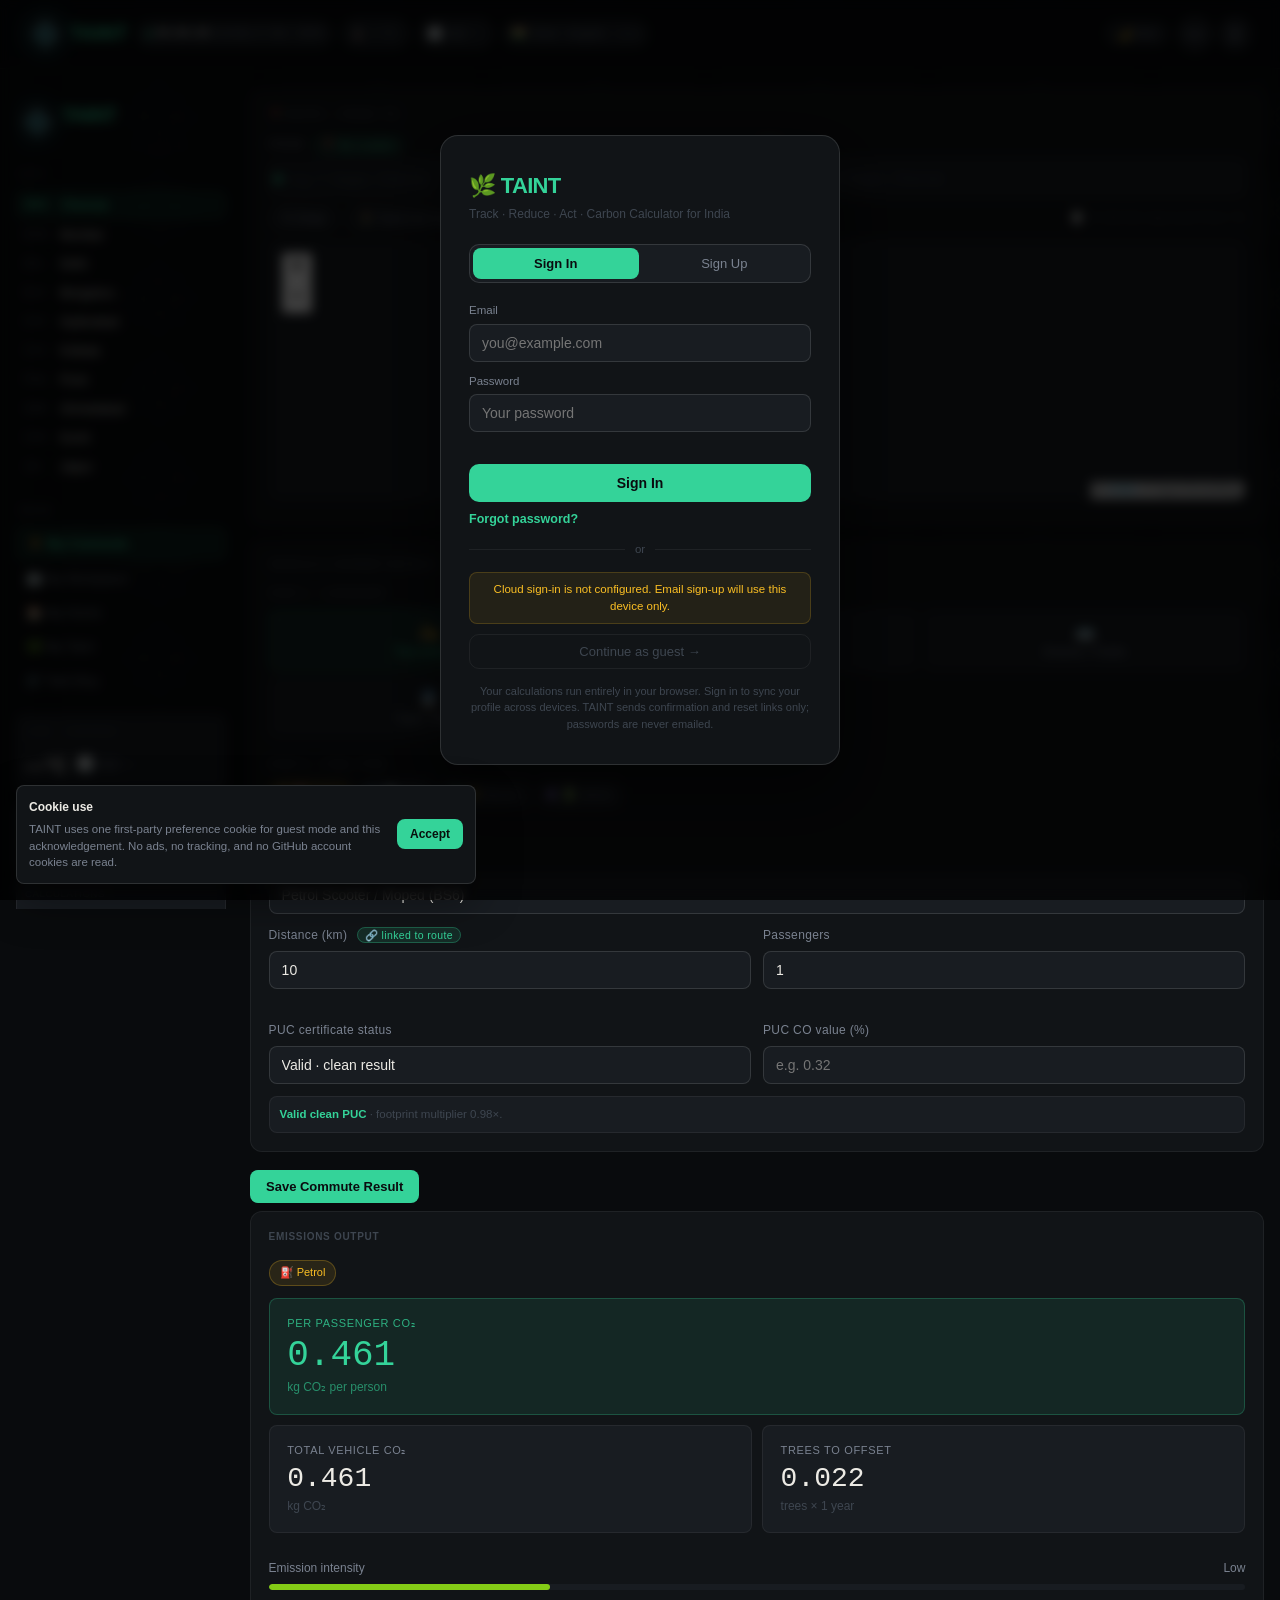
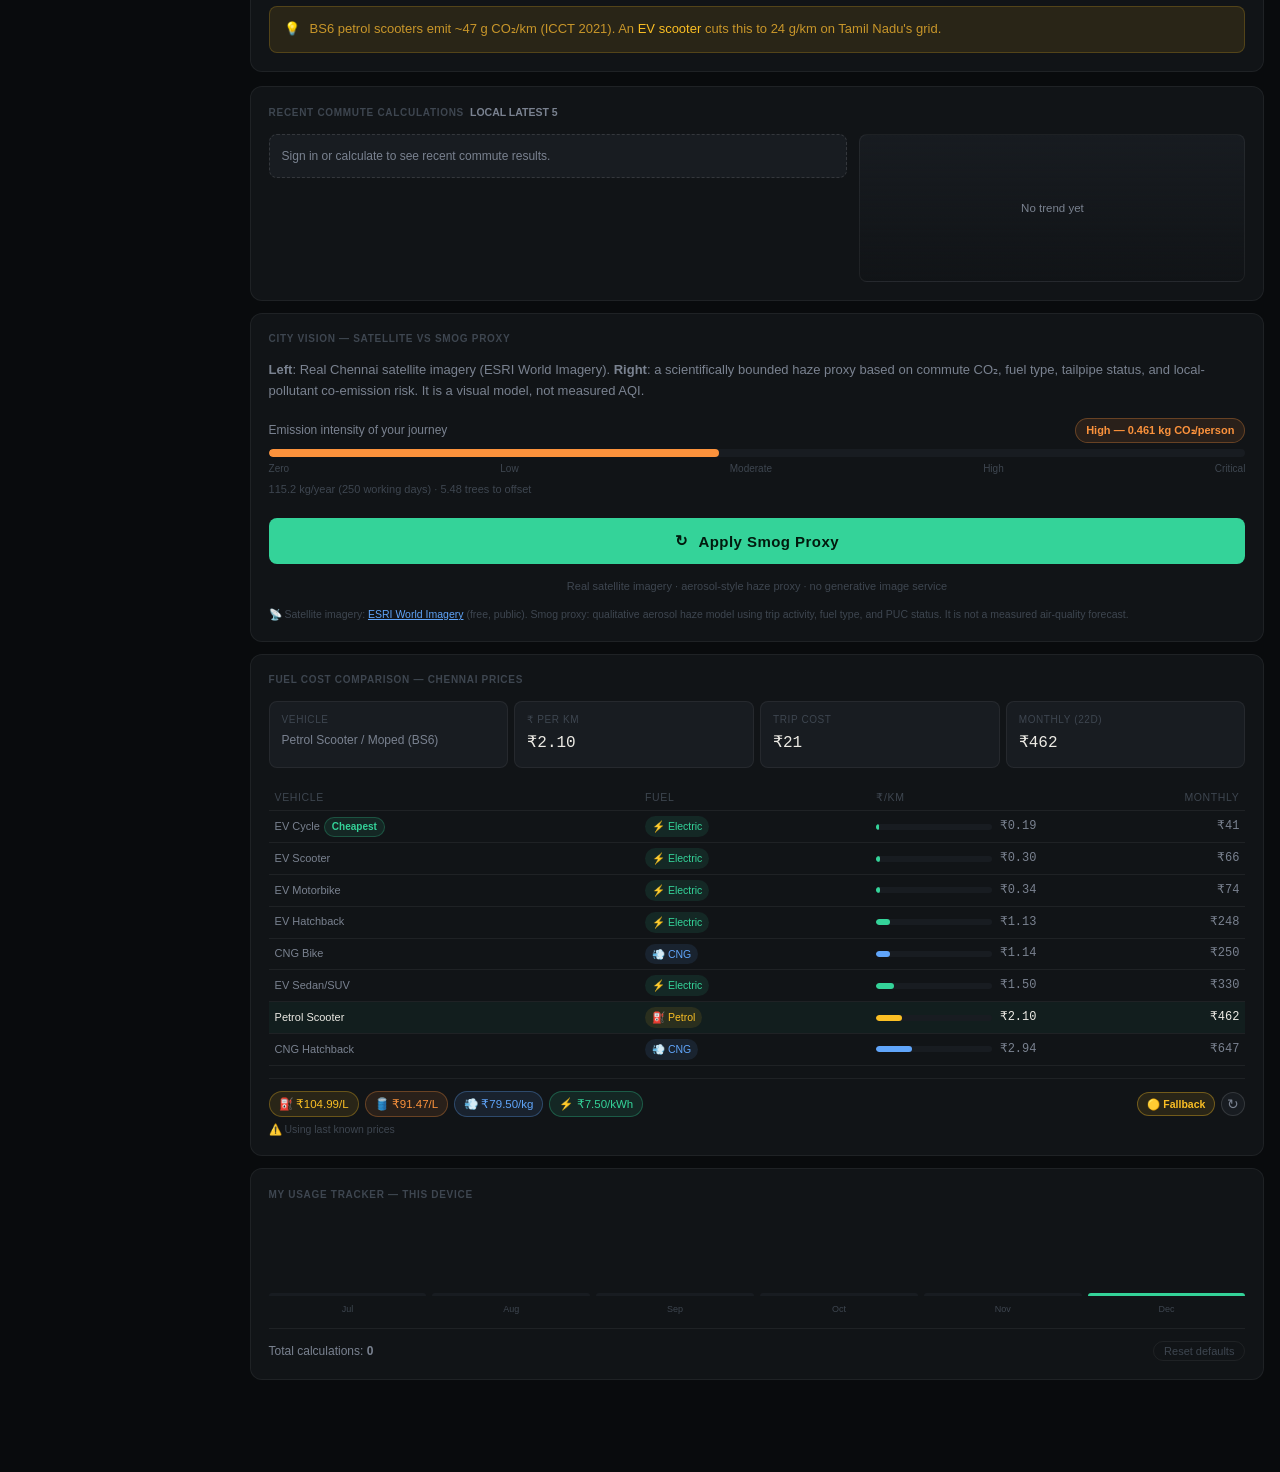
==== index.html @ b78916bf "Add auth validation and persisted history" ====
<!DOCTYPE html>
<html lang="en">
<head>
<!--
╔══════════════════════════════════════════════════════════════════════════════╗
║  TAINT — Carbon Emissions Calculator                                        ║
║  "Taint the Great Job Carefully!"                                           ║
╠══════════════════════════════════════════════════════════════════════════════╣
║  HOW TO HOST (free, no server required)                                     ║
║                                                                             ║
║  OPTION 1 — GitHub Pages                                                    ║
║    1. Create repo on github.com                                             ║
║    2. Upload file as index.html                                             ║
║    3. Settings → Pages → Deploy from branch → main / root                  ║
║    4. Live at: https://yourusername.github.io/repo-name                     ║
║                                                                             ║
║  OPTION 2 — Netlify Drop (30 seconds)                                       ║
║    1. Go to https://app.netlify.com/drop                                    ║
║    2. Drag & drop this file — instant live URL                              ║
║                                                                             ║
║  OPTION 3 — Vercel CLI                                                      ║
║    npm i -g vercel && vercel --yes (in folder with index.html)              ║
║                                                                             ║
║  GLOBAL STATS — Supabase (free Firebase alternative)                         ║
║    1. supabase.com → New project → SQL Editor → run setup SQL               ║
║    2. Enable Realtime Database (test mode)                                  ║
║    3. Replace SUPABASE_CONFIG below with your project URL + anon key        ║
║    4. Set DB rules: stats path → .read/.write true, all else false         ║
║                                                                             ║
║  LIVE FUEL PRICES                                                           ║
║    Scraped daily from goodreturns.in via CORS proxy.                        ║
║    No API key. Falls back: cache → DEFAULT_PRICES if fetch fails.           ║
║                                                                             ║
║  AQI — replace WAQI_TOKEN='demo' with free token from aqicn.org/api/       ║
║  FEEDBACK — replace FEEDBACK_EMAIL with your email (FormSubmit.co)         ║
║  CONTACT: taint.calculator@gmail.com                                        ║
╚══════════════════════════════════════════════════════════════════════════════╝
-->
<meta charset="UTF-8"/>
<meta http-equiv="Content-Security-Policy" content="default-src 'self'; script-src 'self' 'unsafe-inline' https://cdnjs.cloudflare.com https://cdn.jsdelivr.net; style-src 'self' 'unsafe-inline' https://fonts.googleapis.com https://cdnjs.cloudflare.com; font-src https://fonts.gstatic.com data:; img-src 'self' data: blob: https:; connect-src 'self' https://api.anthropic.com https://nominatim.openstreetmap.org https://router.project-osrm.org https://api.waqi.info https://api.open-meteo.com https://*.supabase.co https://formsubmit.co https://server.arcgisonline.com; form-action 'self' https://formsubmit.co; frame-src 'none'; worker-src 'none'; object-src 'none'; base-uri 'self';">

<meta name="viewport" content="width=device-width,initial-scale=1.0"/>
<title>TAINT — Carbon Emissions Calculator</title>
<meta name="description" content="TAINT: Taint the Great Job Carefully! Calculate CO₂ emissions for Indian city commutes, homes, workplaces, and purchases."/>
<meta name="theme-color" content="#090b0d" id="themeMeta"/>
<link rel="preconnect" href="https://fonts.googleapis.com"/>
<link rel="preconnect" href="https://fonts.gstatic.com" crossorigin/>
<link rel="stylesheet" href="./vendor/leaflet/1.9.4/leaflet.min.css"/>
<script src="./vendor/leaflet/1.9.4/leaflet.min.js"></script>
<script src="./assets/js/leaflet-popup-sanitize.js?v=20260527" defer></script>
<link href="https://fonts.googleapis.com/css2?family=Syne:wght@600;700&family=DM+Mono:wght@400;500&family=DM+Sans:wght@400;500;600&display=swap" rel="stylesheet"/>
<!-- Supabase used for global stats (no SDK needed — plain fetch) -->
<script src="https://cdn.jsdelivr.net/npm/@supabase/supabase-js@2.106.1/dist/umd/supabase.min.js" integrity="sha384-dzQgxMPp/h+N0t5qDf6Bp516wKZr3pXgGMpA7/ZM6tiWkqYo90N060L03dxnZ8Tf" crossorigin="anonymous" referrerpolicy="no-referrer" defer></script>

<link rel="stylesheet" href="./assets/css/app.css?v=20260531-data-regression"/>

</head>
<body>
<div class="loading-overlay" id="loadingOverlay" aria-hidden="true">
  <img class="loading-logo" src="./assets/logo1.png" alt="">
</div>

<!-- ═══════════════════════════════════════════════
     TOPBAR — sticky full-width, OUTSIDE .wrap
     Contains: TAINT logo · live clock · temperature
               AQI · language/country · theme toggle
     ═══════════════════════════════════════════════ -->
<nav class="topbar" role="banner">
  <div class="topbar-inner">

    <!-- Brand -->
    <a class="logo" href="#" aria-label="TAINT home">
      <img class="logo-mark" src="./assets/logo1.png" alt="">
      <span class="logo-text"><span class="logo-name">TAINT</span></span>
    </a>

    <!-- Live clock -->
    <div class="clock-pill" id="clockPill">
      <span class="clock-dot"></span>
      <strong id="cTime">--:--:--</strong>
      <span id="cDay">---</span>
      <span id="cDate">-- --- ----</span>
    </div>

    <!-- Live temperature (Open-Meteo, no key) -->
    <div class="temp-chip" id="tempChip" title="Current temperature">
      <span>🌡️</span>
      <span class="tv" id="tempVal">—</span>
      <span id="tempUnit">°C</span>
      <span style="font-size:10px;opacity:.7" id="tempDesc"></span>
    </div>

    <!-- Air quality index -->
    <div class="aqi-chip" id="aqiChip" title="Air Quality Index">
      <span id="aqiEmoji">🌫️</span>
      <span>AQI</span>
      <span class="av" id="aqiVal">—</span>
      <span style="font-size:10px;opacity:.7" id="aqiLbl"></span>
    </div>

    <!-- Language & country -->
    <div class="lang-chip" title="Website language and target region">
      <span>🇮🇳</span>
      <span>Tamil · English</span>
      <span style="opacity:.5;font-size:10px">· India</span>
    </div>

    <!-- Dark / light theme toggle -->
    <button class="theme-btn" id="themeBtn">🌙 Dark</button>
    <div class="account-controls">
      <button class="user-avatar-btn" id="userAvatarBtn" title="Sign in / Account" aria-label="User account">
        <span id="userAvatarInitial">GU</span>
      </button>
      <button class="account-menu-btn" id="accountMenuBtn" type="button" aria-label="Account menu" aria-expanded="false" aria-controls="accountMenu">
        <span></span><span></span><span></span>
      </button>
      <div class="account-menu" id="accountMenu" role="menu" aria-label="Account details">
        <div class="account-menu-title" id="accountMenuName">Guest</div>
        <div class="account-menu-email" id="accountMenuEmail">Not signed in</div>
        <div class="account-menu-meta" id="accountMenuProvider">Local browser</div>
        <button class="account-menu-action" id="accountDetailsBtn" type="button">Account details</button>
        <button class="account-menu-action danger" id="accountLogoutBtn" type="button">Logout</button>
      </div>
    </div>

  </div>
</nav>

<!-- ═══════════════════════════════════════════════
     PAGE WRAPPER — max-width centred column
     ═══════════════════════════════════════════════ -->
<main class="wrap">

  <!-- ── LEFT SIDEBAR (desktop) ── -->
  <aside class="app-sidebar" id="appSidebar">
    <div class="sb-brand">
      <img class="sb-brand-logo" src="./assets/logo1.png" alt="">
      <span class="sb-brand-name">TAINT</span>
    </div>
    <div class="sb-label">City</div>
    <div class="sb-cities" id="sbCities"></div>
    <div class="sb-label" style="margin-top:16px">Mode</div>
    <nav class="sb-modes" id="sbModes"></nav>
    <div class="sb-weather" id="sbWeather"></div>
    <div class="sb-mini-stats" id="sbMiniStats"></div>
    <!-- User state at bottom of sidebar -->
    <div class="sb-user" id="sbUser">
      <div class="sb-user-row" id="sbUserRow">
        <div class="sb-avatar" id="sbAvatar">GU</div>
        <div class="sb-user-info">
          <div class="sb-user-name" id="sbUserName">Guest</div>
          <button class="sb-user-action" id="sbUserAction">Sign In</button>
        </div>
      </div>
    </div>
  </aside>

  <!-- ── MOBILE TOP NAV ── -->
  <div class="mobile-nav">
    <!-- ── HEADER ── -->
  <div class="header">
    <div class="badge-row">
      <span class="badge">🌿 India · Multi-city</span>
      <span class="aqi-badge" id="aqiBadge">🌫️ AQI checking…</span>
      <span class="aqi-badge" id="tempBadge">🌡️ fetching temp…</span>
    </div>
    <h1>Carbon Emissions Calculator</h1>
    <p class="slogan">Taint the Great Job Carefully!</p>
    <p class="header-sub">Scientific methodology from CEA, ICCT, IPCC &amp; MoRTH. Live fuel prices · OSM routing · Real-time AQI &amp; weather.</p>
  </div>

  <!-- ── GLOBAL STATS ── -->
  <div class="stats-bar" hidden aria-hidden="true">
    <div class="stat-pill hl">
      <div class="sp-lbl"><span class="dot"></span>Unique visitors</div>
      <div class="sp-val" id="statUsers">—</div>
      <div class="sp-sub" id="statUsersLbl">connecting…</div>
    </div>
    <div class="stat-pill">
      <div class="sp-lbl">Total calculations</div>
      <div class="sp-val" id="statCalcs">—</div>
      <div class="sp-sub" id="statCalcsLbl">all time</div>
    </div>
    <div class="stat-pill">
      <div class="sp-lbl">This month (device)</div>
      <div class="sp-val" id="statMonth">0</div>
      <div class="sp-sub">on this device</div>
    </div>
  </div>

  <!-- ── CITY PICKER ── -->
  <div class="city-picker-wrap">
    <div class="city-picker" id="cityPicker">
      <button class="city-pill active" data-city="chennai"><span class="cp-code">MAS</span><span class="cp-name">Chennai</span></button>
      <button class="city-pill" data-city="mumbai"><span class="cp-code">BOM</span><span class="cp-name">Mumbai</span></button>
      <button class="city-pill" data-city="delhi"><span class="cp-code">DEL</span><span class="cp-name">Delhi NCR</span></button>
      <button class="city-pill" data-city="bangalore"><span class="cp-code">BLR</span><span class="cp-name">Bengaluru</span></button>
      <button class="city-pill" data-city="hyderabad"><span class="cp-code">HYD</span><span class="cp-name">Hyderabad</span></button>
      <button class="city-pill" data-city="kolkata"><span class="cp-code">CCU</span><span class="cp-name">Kolkata</span></button>
      <button class="city-pill" data-city="pune"><span class="cp-code">PNQ</span><span class="cp-name">Pune</span></button>
      <button class="city-pill" data-city="ahmedabad"><span class="cp-code">AMD</span><span class="cp-name">Ahmedabad</span></button>
      <button class="city-pill" data-city="kochi"><span class="cp-code">COK</span><span class="cp-name">Kochi</span></button>
      <button class="city-pill" data-city="jaipur"><span class="cp-code">JAI</span><span class="cp-name">Jaipur</span></button>
    </div>
  </div>

  <!-- ── MODE TOGGLE ── -->
  <div class="mode-toggle">
    <button class="mode-tab active" id="modeCommute"   data-mode="commute">🧍 My Commute</button>
    <button class="mode-tab"        id="modeWorkplace" data-mode="workplace">🏢 My Workplace</button>
    <button class="mode-tab"        id="modeHome"      data-mode="home">🏠 My Home</button>
    <button class="mode-tab"        id="modeTaint"     data-mode="taint">🌿 My Taint</button>
    <button class="mode-tab"        id="modeBuy"       data-mode="buy">🛒 Taint Buy</button>
    <button class="mode-tab"        id="modeAdmin"     data-mode="admin" data-admin-only="true" hidden>Taint Admin</button>
  </div>

  </div><!-- /mobile-nav -->

  <!-- ── MAIN CONTENT ── -->
  <div class="app-content">

  <!-- ════════════════════════════════════════════
       COMMUTE MODE (existing content)
       ════════════════════════════════════════════ -->
  <div id="commuteSection">
  <div class="card">
    <div class="card-title">📍 Route — From / To</div>

    <!-- Text search inputs -->
    <div class="route-grid">
      <div class="rg-fg">
        <label for="fromLoc">From <button class="geo-btn" id="geoFromBtn" title="Use my current location">📍 My Location</button></label>
        <div class="ri-wrap">
          <span class="ri-dot from-dot"></span>
          <input class="route-input" id="fromLoc" type="text" placeholder="e.g. T. Nagar, Chennai" autocomplete="off"/>
          <button class="ri-clear" id="fromClear">✕</button>
        </div>
        <div class="ac-list" id="fromAc"></div>
      </div>
      <div class="rg-fg">
        <label for="toLoc">To</label>
        <div class="ri-wrap">
          <span class="ri-dot to-dot"></span>
          <input class="route-input" id="toLoc" type="text" placeholder="e.g. Anna Nagar, Chennai" autocomplete="off"/>
          <button class="ri-clear" id="toClear">✕</button>
        </div>
        <div class="ac-list" id="toAc"></div>
      </div>
    </div>
    <div class="swap-row">
      <button class="swap-btn" id="swapBtn" title="Swap locations">⇅ Swap</button>
      <button class="live-track-btn" id="ltToggleBtn">🚦 Track Live Journey</button>
      <span class="route-map-hint" id="routeMapHint">🖱️ Or click the map to pin From / To</span>
    </div>

    <!-- Live Journey Tracker (expands below swap row) -->
    <div class="lt-card" id="ltCard">
      <!-- Status bar -->
      <div class="lt-status-bar">
        <span class="lt-status-dot" id="ltDot"></span>
        <span class="lt-status-txt" id="ltStatusTxt">Ready to track</span>
        <button class="lt-stop-btn" id="ltStopBtn">■ Stop</button>
      </div>

      <!-- Speed + vehicle prediction -->
      <div class="lt-main">
        <!-- Speed gauge -->
        <div class="lt-gauge">
          <svg viewBox="0 0 120 70" class="lt-gauge-svg">
            <path d="M10,65 A55,55 0 0,1 110,65" fill="none" stroke="var(--bd2)" stroke-width="8" stroke-linecap="round"/>
            <path d="M10,65 A55,55 0 0,1 110,65" fill="none" stroke="var(--green)" stroke-width="8" stroke-linecap="round"
              stroke-dasharray="172.8" stroke-dashoffset="172.8" id="ltGaugeArc" style="transition:stroke-dashoffset .5s,stroke .5s"/>
          </svg>
          <div class="lt-speed-overlay">
            <span class="lt-speed-val" id="ltSpeedVal">0</span>
            <span class="lt-speed-unit">km/h</span>
          </div>
        </div>

        <!-- Prediction panel -->
        <div class="lt-pred-panel">
          <div class="lt-pred-badge" id="ltPredBadge">
            <span class="lt-pred-icon" id="ltPredIcon">🔍</span>
            <span class="lt-pred-lbl"  id="ltPredLbl">Detecting…</span>
          </div>
          <div class="lt-confidence" id="ltConfidence">
            <span class="lt-conf-bar" id="ltConf1"></span>
            <span class="lt-conf-bar" id="ltConf2"></span>
            <span class="lt-conf-bar" id="ltConf3"></span>
            <span class="lt-conf-txt" id="ltConfTxt">—</span>
          </div>
          <div class="lt-stats-grid">
            <div class="lt-stat"><span class="lt-stat-v" id="ltDistVal">0.00</span><span class="lt-stat-l">km</span></div>
            <div class="lt-stat"><span class="lt-stat-v" id="ltCO2Val">0.0</span><span class="lt-stat-l">g CO₂</span></div>
            <div class="lt-stat"><span class="lt-stat-v" id="ltTimeVal">0:00</span><span class="lt-stat-l">elapsed</span></div>
            <div class="lt-stat"><span class="lt-stat-v" id="ltAvgSpeedVal">—</span><span class="lt-stat-l">avg km/h</span></div>
          </div>
        </div>
      </div>

      <!-- Speed history mini sparkline -->
      <div class="lt-spark-wrap">
        <span class="lt-spark-lbl">Speed history</span>
        <svg id="ltSparkline" class="lt-sparkline" viewBox="0 0 300 40" preserveAspectRatio="none">
          <polyline id="ltSparkPoly" points="" fill="none" stroke="var(--green)" stroke-width="1.5" stroke-linejoin="round"/>
        </svg>
      </div>

      <!-- Journey summary (shown after stop) -->
      <div class="lt-summary" id="ltSummary">
        <div class="lt-sum-title">Journey Summary</div>
        <div class="lt-sum-grid" id="ltSumGrid"></div>
        <button class="lt-use-btn" id="ltUseBtn">✓ Use this journey for CO₂ calculation</button>
      </div>
    </div>

    <!-- Route map -->
    <div id="routeMapWrap">
      <div id="routeMap"></div>
    </div>

    <!-- Route results strip -->
    <div class="route-result" id="routeResult">
      <span class="spin" id="routeSpin"></span>
      <div class="rr-mode-row" id="rrModeRow">
        <div class="rr-mode-chip active" id="chipDrive">🚗 <span id="rrTimeDrive">—</span></div>
        <div class="rr-mode-chip" id="chipBus">🚌 <span id="rrTimeBus">—</span></div>
        <div class="rr-mode-chip" id="chipCycle">🚲 <span id="rrTimeCycle">—</span></div>
        <div class="rr-mode-chip" id="chipWalk">🚶 <span id="rrTimeWalk">—</span></div>
        <div class="rr-mode-chip" id="chipTransit">🚆 <span id="rrTimeTransit">—</span></div>
      </div>
      <!-- effective distance — stays in sync with Step 3 input -->
      <div class="rr-effective" id="rrEffectiveRow">
        <span class="rr-eff-label">Effective distance for selected mode</span>
        <span class="rr-eff-val" id="rrEffective">—</span>
      </div>
      <!-- factor breakdown -->
      <div class="rr-factor-row" id="rrFactorRow"></div>
      <div class="rr-stats">
        <div class="rr-item">🛣️ <span class="rr-val" id="rrDist">—</span> km road</div>
        <span class="rr-sep">·</span>
        <div class="rr-item">📏 <span class="rr-val" id="rrLine">—</span> km straight</div>
        <span class="rr-note" id="rrModeNote">OpenStreetMap · OSRM · auto-fills distance below</span>
      </div>
    </div>
    <div class="route-err" id="routeErr">Could not find one or both locations. Try adding "Chennai".</div>
  </div>

  <!-- ── CALCULATOR INPUT ── -->
  <div class="card">
    <div class="card-title">Vehicle &amp; journey details</div>

    <!-- Step 1: Category -->
    <div class="card-title" style="margin-bottom:.5rem">Step 1 — Category</div>
    <div class="cat-toggle" id="catToggle">
      <button class="cat-btn active" data-cat="two"><span class="ci">🛵</span>Two-wheeler</button>
      <button class="cat-btn" data-cat="four"><span class="ci">🚗</span>Four-wheeler</button>
      <button class="cat-btn" data-cat="shared"><span class="ci">🚌</span>Shared / Public</button>
      <button class="cat-btn" data-cat="transit"><span class="ci">🚆</span>Train / Metro</button>
    </div>

    <!-- Step 2: Fuel type -->
    <div class="card-title" style="margin-bottom:.5rem">Step 2 — Fuel type</div>
    <div class="fuel-pills" id="fuelPills"></div>

    <!-- Hybrid sub-type panel (shown only for hybrid) -->
    <div class="hybrid-panel" id="hybridPanel" style="display:none">
      <div class="hp-lbl">Hybrid technology</div>
      <button class="hp-btn active" data-htype="mild">Mild Hybrid (MHEV)</button>
      <button class="hp-btn" data-htype="strong">Strong Hybrid (HEV)</button>
      <button class="hp-btn" data-htype="phev">Plug-in Hybrid (PHEV)</button>
    </div>

    <!-- Step 3: Vehicle + journey params -->
    <div class="card-title" style="margin-bottom:.5rem">Step 3 — Vehicle &amp; journey</div>
    <div class="form-grid">
      <div class="fg full">
        <label for="vehicle">Vehicle type</label>
        <select id="vehicle"></select>
        <div class="no-veh" id="noVeh">No vehicles for this combination.</div>
      </div>
      <div class="fg">
        <label for="distance">Distance (km)
          <span class="dist-link-badge" id="distLinkBadge">🔗 linked to route</span>
          <button class="dist-reset-btn" id="distResetBtn" style="display:none">↩ reset</button>
        </label>
        <input type="number" id="distance" min="0.1" step="0.1" value="10" placeholder="e.g. 15"/>
      </div>
      <div class="fg">
        <label for="passengers">Passengers</label>
        <input type="number" id="passengers" min="1" step="1" value="1" placeholder="e.g. 2"/>
      </div>
      <div class="fg">
        <label for="pucStatus">PUC certificate status</label>
        <select id="pucStatus">
          <option value="valid_clean" selected>Valid · clean result</option>
          <option value="valid_average">Valid · average result</option>
          <option value="near_limit">Valid · near limit</option>
          <option value="expired">Expired / not available</option>
          <option value="failed">Failed / above limit</option>
          <option value="unknown">Unknown</option>
        </select>
      </div>
      <div class="fg" id="pucCoField">
        <label for="pucCo">PUC CO value (%)</label>
        <input type="number" id="pucCo" min="0" max="10" step="0.01" placeholder="e.g. 0.32"/>
      </div>
      <div class="fg" id="pucSmokeField" style="display:none">
        <label for="pucSmoke">Diesel smoke opacity (%)</label>
        <input type="number" id="pucSmoke" min="0" max="100" step="0.1" placeholder="e.g. 42"/>
      </div>
      <div class="fg full">
        <div class="puc-note" id="pucNote">PUC data applies a maintenance correction to tailpipe vehicles. Electric and rail modes use city grid intensity instead.</div>
      </div>
    </div>
  </div>

  <!-- ── EMISSIONS OUTPUT ── -->
  <button class="wp-calc-btn compact-calc" id="commuteCalcBtn" style="margin-bottom:8px">Save Commute Result</button>

  <div class="card">
    <div class="card-title">Emissions output</div>
    <div class="fuel-badge petrol" id="fuelBadge">⛽ Petrol</div>
    <div class="results-grid">
      <div class="rc primary">
        <div class="rc-lbl">Per passenger CO₂</div>
        <div class="rc-val" id="perPax">0.000</div>
        <div class="rc-unit">kg CO₂ per person</div>
      </div>
      <div class="rc">
        <div class="rc-lbl">Total vehicle CO₂</div>
        <div class="rc-val" id="totalCo2">0.000</div>
        <div class="rc-unit">kg CO₂</div>
      </div>
      <div class="rc">
        <div class="rc-lbl">Trees to offset</div>
        <div class="rc-val" id="trees">0.000</div>
        <div class="rc-unit">trees × 1 year</div>
      </div>
    </div>
    <!-- Comparison vs petrol (hidden for petrol) -->
    <div class="cmp-row" id="cmpRow"></div>
    <!-- Emission intensity bar -->
    <div class="rating-wrap">
      <div class="rating-lbl"><span>Emission intensity</span><span id="ratingTxt">—</span></div>
      <div class="rating-bg"><div class="rating-fill" id="ratingBar" style="width:0%"></div></div>
    </div>
    <!-- Personalised tip -->
    <div class="tip">💡 <span id="tipText">Select a vehicle above to see your personalised insight.</span></div>
  </div>

  <!-- ══════════════════════════════════════════════════
       CITY VISION — Satellite + Smog Proxy
       LEFT  : Real Chennai satellite imagery via ESRI
               World Imagery (free · no key · instant)
       RIGHT : synced satellite view with an aerosol haze proxy
               scaled by calculated CO₂, fuel, and PUC status
       ══════════════════════════════════════════════════ -->
  <div class="card recent-card" id="commuteHistoryCard">
    <div class="card-title">Recent Commute Calculations <span class="recent-meta" id="commuteRecentMeta">latest 5</span></div>
    <div class="recent-layout">
      <div class="recent-list" id="commuteRecentList"><div class="recent-empty">Sign in or calculate to see recent commute results.</div></div>
      <div class="trend-chart" id="commuteTrendChart" aria-label="Commute trend chart"></div>
    </div>
  </div>

  <div class="card" id="cityVisionCard">
    <div class="card-title">City vision — Satellite vs Smog Proxy</div>
    <p class="vision-intro">
      <strong>Left</strong>: Real <span id="visionCityName">Chennai</span> satellite imagery (ESRI World Imagery).
      <strong>Right</strong>: a scientifically bounded haze proxy based on commute CO₂, fuel type,
      tailpipe status, and local-pollutant co-emission risk. It is a visual model, not measured AQI.
    </p>

    <!-- Emission intensity meter -->
    <div class="vi-meter">
      <div class="vi-meter-labels">
        <span>Emission intensity of your journey</span>
        <span class="vi-badge" id="viIntensityText">Calculate above to see impact ↑</span>
      </div>
      <div class="vi-bar-bg">
        <div class="vi-bar-fill" id="viBarFill" style="width:0%"></div>
      </div>
      <div class="vi-scale">
        <span>Zero</span><span>Low</span><span>Moderate</span><span>High</span><span>Critical</span>
      </div>
      <div style="font-size:11px;color:var(--hi);margin-top:4px" id="viDetail"></div>
    </div>

    <!-- Generate CTA — reveals after first calculation -->
    <div id="genCta" style="display:none">
      <button class="gen-btn" id="genBtn">
        <span id="genBtnIcon">↻</span>
        <span id="genBtnText">Apply Smog Proxy</span>
      </button>
      <div style="font-size:11px;color:var(--hi);text-align:center;margin-top:5px">
        Real satellite imagery · aerosol-style haze proxy · no generative image service
      </div>
    </div>

    <!-- Image comparison -->
    <div class="vision-grid" id="visionGrid" style="display:none">

      <!-- LEFT: Real ESRI satellite tiles stitched on canvas (3×3 grid, CORS-enabled) -->
      <div class="vision-panel">
        <div class="vision-label-row">
          <span class="vision-label">Real satellite — Chennai</span>
          <span class="vs-pill green">ESRI World Imagery</span>
        </div>
        <div class="img-frame" id="frameClean" style="min-height:320px">
          <div id="mapSat" style="width:100%;height:100%;border-radius:var(--rs);min-height:320px"></div>
          <div class="img-overlay hidden" id="overlayClean">
            <div class="img-spinner"></div>
            <span id="overlayCleanTxt">Loading satellite tiles…</span>
          </div>
        </div>
        <div class="vision-stats">
          <span class="vs-pill green">ESRI World Imagery</span>
          <span class="vs-pill green">13.08°N · 80.27°E · Chennai</span>
        </div>
        <div class="sat-controls">
          <label style="font-size:11px;color:var(--mu)">Area:</label>
          <select id="satArea" class="sat-select">
            <option value="marina">Marina &amp; Central</option>
            <option value="adyar">South — Adyar</option>
            <option value="annanagar">Anna Nagar</option>
            <option value="omr">OMR / IT Corridor</option>
            <option value="guindy">Guindy / Airport</option>
          </select>
          <button class="sat-reload-btn" id="satReloadBtn">↺ Reload</button>
        </div>
      </div>

      <!-- RIGHT: Canvas copy + CSS filter + smog overlay per emission level -->
      <div class="vision-panel">
        <div class="vision-label-row">
          <span class="vision-label">Smog proxy from this trip</span>
          <span class="vs-pill" id="vsPollBadge">Calculate above ↑</span>
        </div>
        <div class="img-frame" style="position:relative;min-height:320px">
          <div id="mapEffect" style="width:100%;height:100%;min-height:320px;border-radius:var(--rs);transition:filter .8s"></div>
          <div id="smogOverlay" style="position:absolute;inset:0;border-radius:var(--rs);pointer-events:none;transition:background .8s,opacity .8s;opacity:0"></div>
          <div class="img-overlay" id="overlayPolluted">
            <div class="img-spinner" id="pollSpinner" style="display:none"></div>
            <span id="overlayPollTxt">Calculate a journey above ↑</span>
          </div>
        </div>
        <div class="vision-stats">
          <span class="vs-pill" id="vsAqiPill">Local pollutant proxy…</span>
          <span class="vs-pill" id="vsSmogPill">Haze level…</span>
        </div>
        <div style="font-size:10.5px;color:var(--hi);margin-top:6px;line-height:1.5">
          Same satellite map with aerosol-style desaturation, brightness loss, and haze overlay. CO₂ is used as an activity proxy; fuel and PUC status adjust local-smog intensity.
        </div>
      </div>
    </div>
    <!-- Prompt inspection -->
    <details id="promptDetails" style="display:none;margin-top:.75rem">
      <summary style="font-size:12px;color:var(--mu)">View smog proxy method</summary>
      <div style="margin-top:8px">
        <div style="font-size:10px;color:var(--hi);text-transform:uppercase;letter-spacing:.06em;margin-bottom:3px">Smog proxy method</div>
        <div class="prompt-box" id="promptPolluted"></div>
      </div>
    </details>

    <!-- Impact stats -->
    <div class="vision-compare" id="visionCompare" style="display:none">
      <div class="vc-item">
        <div class="vc-lbl">Annual CO₂</div>
        <div class="vc-val" id="vcAnnual">—</div>
        <div class="vc-unit">kg CO₂/yr (250 days)</div>
      </div>
      <div class="vc-item">
        <div class="vc-lbl">Trees to offset</div>
        <div class="vc-val" id="vcTrees">—</div>
        <div class="vc-unit">trees × 1 year</div>
      </div>
      <div class="vc-item">
        <div class="vc-lbl">Local pollutant proxy</div>
        <div class="vc-val" id="vcAqi">—</div>
        <div class="vc-unit">index points added</div>
      </div>
      <div class="vc-item">
        <div class="vc-lbl">Visibility loss</div>
        <div class="vc-val" id="vcVis">—</div>
        <div class="vc-unit">% vs clear satellite day</div>
      </div>
    </div>

    <p style="font-size:10.5px;color:var(--hi);margin-top:.75rem;line-height:1.5">
      📡 Satellite imagery: <a href="https://www.esri.com/en-us/arcgis/products/arcgis-world-imagery" target="_blank" rel="noopener" style="color:var(--blue)">ESRI World Imagery</a> (free, public).
      Smog proxy: qualitative aerosol haze model using trip activity, fuel type, and PUC status. It is not a measured air-quality forecast.
    </p>
  </div>
  <!-- ── FUEL COST COMPARISON ── -->
  <div class="card">
    <div class="card-title">Fuel cost comparison — Chennai prices</div>
    <div class="cost-summary">
      <div class="cs-box"><div class="cs-lbl">Vehicle</div><div style="font-size:12px;color:var(--mu);margin-top:2px" id="costVehName">—</div></div>
      <div class="cs-box"><div class="cs-lbl">₹ per km</div><div class="cs-val" id="costPerKm">—</div></div>
      <div class="cs-box"><div class="cs-lbl">Trip cost</div><div class="cs-val" id="costTrip">—</div></div>
      <div class="cs-box"><div class="cs-lbl">Monthly (22d)</div><div class="cs-val" id="costMonth">—</div></div>
    </div>
    <table class="alt-table">
      <thead><tr><th>Vehicle</th><th>Fuel</th><th>₹/km</th><th>Monthly</th></tr></thead>
      <tbody id="altBody"></tbody>
    </table>
    <!-- Live price pills + badge -->
    <div class="price-row">
      <div class="price-pills">
        <span class="pp petrol">⛽ <span id="ppPetrol">₹—/L</span></span>
        <span class="pp diesel">🛢️ <span id="ppDiesel">₹—/L</span></span>
        <span class="pp cng">💨 <span id="ppCng">₹—/kg</span></span>
        <span class="pp electric">⚡ <span id="ppElec">₹—/kWh</span></span>
      </div>
      <div class="price-right">
        <span class="pbadge loading" id="priceBadge">⏳ Fetching…</span>
        <button class="refresh-btn" id="refreshBtn" title="Refresh prices">↻</button>
      </div>
    </div>
    <div class="price-updated" id="priceUpdated"></div>
  </div>

  <!-- ── MONTHLY USAGE TRACKER ── -->
  <div class="card">
    <div class="card-title">My usage tracker — this device</div>
    <div class="month-chart" id="monthChart"></div>
    <div class="month-lbls" id="monthLbls"></div>
    <div class="tracker-foot">
      <span>Total calculations: <strong id="totalLocal">0</strong> <span id="firstSeenLbl" style="font-size:11px"></span></span>
      <button class="reset-btn" id="resetBtn" title="Restore calculator defaults and clear local usage counters">Reset defaults</button>
    </div>
  </div>

  </div><!-- /commuteSection -->

  <!-- ════════════════════════════════════════════
       TAINT ADMIN MODE
       ════════════════════════════════════════════ -->
  <div id="adminSection" style="display:none">

  <div class="card">
    <div class="card-title">Taint Admin overview <span class="admin-owner-pill" id="adminAccessState">Owner only</span></div>
    <div class="admin-metrics">
      <div class="admin-metric">
        <div class="admin-metric-label">Unique users</div>
        <div class="admin-metric-val" id="adminUsers">—</div>
        <div class="admin-metric-sub" id="adminUsersLbl">waiting for stats</div>
      </div>
      <div class="admin-metric">
        <div class="admin-metric-label">Calculation count</div>
        <div class="admin-metric-val" id="adminCalcs">—</div>
        <div class="admin-metric-sub" id="adminCalcsLbl">all time</div>
      </div>
      <div class="admin-metric">
        <div class="admin-metric-label">This month</div>
        <div class="admin-metric-val" id="adminMonth">0</div>
        <div class="admin-metric-sub">on this device</div>
      </div>
    </div>
    <div class="admin-note">Admin mode contains technical factors, scientific references, and source audit notes. Hosting instructions are intentionally kept out of the app UI and remain in the repository docs.</div>
  </div>

  <div class="card admin-layer-card">
    <div class="card-title">Application layers</div>
    <div class="admin-env-row">
      <span>Environment</span>
      <b id="adminEnvName">dev</b>
      <span id="adminEnvProject">Supabase dev project</span>
      <span id="adminEnvSite">GitHub Pages dev site</span>
    </div>
    <div class="layer-grid">
      <div class="layer-tile presentation">
        <b>Presentation</b>
        <span>HTML, CSS, responsive modes, logo, loading state, and UI notifications.</span>
      </div>
      <div class="layer-tile business">
        <b>Business</b>
        <span>Carbon formulas, commute/home/workplace calculations, PUC adjustment, and recommendations.</span>
      </div>
      <div class="layer-tile persistence">
        <b>Persistence</b>
        <span>First-party guest cookie, localStorage fallback, Supabase Auth, and queued writes.</span>
      </div>
      <div class="layer-tile data">
        <b>Data</b>
        <span>Supabase tables, RPCs, JSON artifacts, media buckets, process logs, and scientific references.</span>
      </div>
    </div>
  </div>

  <!-- ── EMISSION FACTORS TABLE ── -->
  <div class="card factor-card">
    <details>
      <summary>Emission factors by vehicle &amp; fuel type</summary>
      <table class="ft">
        <thead><tr><th>Vehicle</th><th>Fuel</th><th>Source</th><th>g CO₂/km</th></tr></thead>
        <tbody>
          <tr class="gh"><td colspan="4">Two-wheelers (BS6 real-world urban)</td></tr>
          <tr><td>E-bicycle / EV Cycle</td><td><span class="fdc"><span class="fdot electric"></span>Electric</span></td><td>ICCT 2021</td><td>11</td></tr>
          <tr><td>EV Scooter (Ola S1, Ather)</td><td><span class="fdc"><span class="fdot electric"></span>Electric</span></td><td>ICCT 2021, CEA grid</td><td>24</td></tr>
          <tr><td>EV Motorbike (Revolt, Ultraviolette)</td><td><span class="fdc"><span class="fdot electric"></span>Electric</span></td><td>ICCT 2021</td><td>27</td></tr>
          <tr><td>CNG Motorbike (Bajaj Freedom 125)</td><td><span class="fdc"><span class="fdot cng"></span>CNG</span></td><td>IPCC 2006, ARAI</td><td>35</td></tr>
          <tr><td>Petrol Scooter / Moped (BS6)</td><td><span class="fdc"><span class="fdot petrol"></span>Petrol</span></td><td>ICCT 2021, MoRTH</td><td>47</td></tr>
          <tr><td>Petrol Motorbike 100–150cc</td><td><span class="fdc"><span class="fdot petrol"></span>Petrol</span></td><td>ICCT 2021</td><td>57</td></tr>
          <tr><td>Petrol Bike 150cc+</td><td><span class="fdc"><span class="fdot petrol"></span>Petrol</span></td><td>ICCT 2021</td><td>78</td></tr>
          <tr><td>Mild Hybrid Scooter (MHEV)</td><td><span class="fdc"><span class="fdot hybrid"></span>Hybrid</span></td><td>ICCT 2021 derived</td><td>34</td></tr>
          <tr><td>Strong Hybrid Scooter (HEV)</td><td><span class="fdc"><span class="fdot hybrid"></span>Hybrid</span></td><td>ICCT 2021 derived</td><td>26</td></tr>
          <tr class="gh"><td colspan="4">Four-wheelers (BS6 + real-world adj.)</td></tr>
          <tr><td>EV Car — hatchback (TN grid)</td><td><span class="fdc"><span class="fdot electric"></span>Electric</span></td><td>ICCT 2021, CEA grid</td><td>91</td></tr>
          <tr><td>EV Car — sedan/SUV (TN grid)</td><td><span class="fdc"><span class="fdot electric"></span>Electric</span></td><td>ICCT 2021, CEA grid</td><td>105</td></tr>
          <tr><td>CNG Hatchback (WagonR CNG)</td><td><span class="fdc"><span class="fdot cng"></span>CNG</span></td><td>IPCC 2006 + ARAI</td><td>90</td></tr>
          <tr><td>CNG Sedan</td><td><span class="fdc"><span class="fdot cng"></span>CNG</span></td><td>IPCC 2006 + ARAI</td><td>110</td></tr>
          <tr><td>CNG SUV/MPV (Ertiga CNG)</td><td><span class="fdc"><span class="fdot cng"></span>CNG</span></td><td>IPCC 2006 + ARAI</td><td>128</td></tr>
          <tr><td>Petrol Hatchback (Swift, i20)</td><td><span class="fdc"><span class="fdot petrol"></span>Petrol</span></td><td>MoRTH / ICCT 2021</td><td>104</td></tr>
          <tr><td>Petrol Sedan (City, Verna) ★</td><td><span class="fdc"><span class="fdot petrol"></span>Petrol</span></td><td>MoRTH / ICCT 2021</td><td>121</td></tr>
          <tr><td>Petrol SUV/MUV (Creta, XUV)</td><td><span class="fdc"><span class="fdot petrol"></span>Petrol</span></td><td>MoRTH / ICCT 2021</td><td>155</td></tr>
          <tr><td>Diesel Sedan</td><td><span class="fdc"><span class="fdot diesel"></span>Diesel</span></td><td>IIT Delhi / ScienceDirect</td><td>98</td></tr>
          <tr><td>Diesel SUV / MUV</td><td><span class="fdc"><span class="fdot diesel"></span>Diesel</span></td><td>IIT Delhi / ScienceDirect</td><td>138</td></tr>
          <tr><td>Mild Hybrid MHEV sedan</td><td><span class="fdc"><span class="fdot hybrid"></span>Hybrid</span></td><td>ICCT LCA India 2025</td><td>88</td></tr>
          <tr><td>Strong Hybrid HEV sedan ★</td><td><span class="fdc"><span class="fdot hybrid"></span>Hybrid</span></td><td>ICCT LCA India 2025</td><td>70</td></tr>
          <tr><td>Strong Hybrid HEV SUV</td><td><span class="fdc"><span class="fdot hybrid"></span>Hybrid</span></td><td>ICCT LCA India 2025</td><td>90</td></tr>
          <tr><td>PHEV sedan</td><td><span class="fdc"><span class="fdot hybrid"></span>Hybrid</span></td><td>ICCT 2021 global LCA</td><td>55</td></tr>
          <tr><td>PHEV SUV</td><td><span class="fdc"><span class="fdot hybrid"></span>Hybrid</span></td><td>ICCT 2021 global LCA</td><td>73</td></tr>
          <tr class="gh"><td colspan="4">Shared / Public — petrol taxis</td></tr>
          <tr><td>Petrol Taxi hatchback (Ola/Uber Micro)</td><td><span class="fdc"><span class="fdot petrol"></span>Petrol</span></td><td>MoRTH/ICCT 2021</td><td>130</td></tr>
          <tr><td>Petrol Taxi sedan (Ola Prime, Uber Go)</td><td><span class="fdc"><span class="fdot petrol"></span>Petrol</span></td><td>MoRTH/ICCT 2021</td><td>148</td></tr>
          <tr><td>Petrol Taxi SUV (Ola SUV, Innova taxi)</td><td><span class="fdc"><span class="fdot petrol"></span>Petrol</span></td><td>MoRTH/ICCT 2021</td><td>168</td></tr>
          <tr><td>Petrol Maxi-cab / Shared taxi</td><td><span class="fdc"><span class="fdot petrol"></span>Petrol</span></td><td>MoRTH/ICCT 2021</td><td>175</td></tr>
          <tr><td>Petrol Mini-bus (school/office)</td><td><span class="fdc"><span class="fdot petrol"></span>Petrol</span></td><td>MoRTH estimated</td><td>280</td></tr>
          <tr class="gh"><td colspan="4">Shared / Public — CNG / Diesel / Electric</td></tr>
          <tr><td>Auto-rickshaw (CNG)</td><td><span class="fdc"><span class="fdot cng"></span>CNG</span></td><td>ScienceDirect 2022</td><td>55</td></tr>
          <tr><td>Share Auto (CNG)</td><td><span class="fdc"><span class="fdot cng"></span>CNG</span></td><td>ScienceDirect 2022</td><td>55</td></tr>
          <tr><td>CNG City Bus</td><td><span class="fdc"><span class="fdot cng"></span>CNG</span></td><td>IPCC 2006 + ARAI</td><td>520</td></tr>
          <tr><td>MTC City Bus (diesel)</td><td><span class="fdc"><span class="fdot diesel"></span>Diesel</span></td><td>MoRTH / IPCC 2006</td><td>640</td></tr>
          <tr><td>Electric Auto / E-rickshaw</td><td><span class="fdc"><span class="fdot electric"></span>Electric</span></td><td>ICCT India, CEA grid</td><td>14</td></tr>
          <tr><td>Electric Bus (TN grid)</td><td><span class="fdc"><span class="fdot electric"></span>Electric</span></td><td>ICCT 2021, CEA grid</td><td>195</td></tr>
          <tr><td>Metro Rail — CMRL</td><td><span class="fdc"><span class="fdot electric"></span>Electric</span></td><td>CMRL / CEA grid</td><td>35</td></tr>
        </tbody>
      </table>
      <p class="factor-note">★ Key benchmarks: petrol sedan fleet avg 120.6 g/km (ICCT/MoRTH 2021); Honda City HEV ~70 g/km (ICCT LCA 2025). EV values use city/state grid intensity from CEA (current Chennai/Tamil Nadu setting: 0.716 kg CO₂/kWh). CNG via IPCC 2006 × ARAI mileage. 1 tree ≈ 21 kg CO₂/yr (IPCC AR6).</p>
    </details>
  </div>

  <!-- ── SCIENTIFIC REFERENCES ── -->
  <div class="card">
    <details>
      <summary>Scientific references</summary>
      <div class="src-list">
        <div class="src-item"><span class="src-tag tn">CEA</span>Central Electricity Authority. <em>CO₂ Baseline Database for the Indian Power Sector.</em> Used for state/grid electricity intensity. <a href="https://cea.nic.in/cdm-co2-baseline-database/?lang=en" target="_blank" rel="noopener">Source</a></div>
        <div class="src-item"><span class="src-tag icct">ICCT</span>International Council on Clean Transportation. <em>Life-cycle greenhouse gas emissions of combustion engine and electric passenger cars and two-wheelers in India.</em> Used for vehicle technology comparisons. <a href="https://theicct.org/publication/life-cycle-greenhouse-gas-emissions-of-combustion-engine-and-electric-passenger-cars-and-two-wheelers-in-india/" target="_blank" rel="noopener">Source</a></div>
        <div class="src-item"><span class="src-tag ipcc">IPCC</span>IPCC AR6 WGIII, Chapter 10: Transport. Used for transport decarbonisation framing and mitigation benchmarks. <a href="https://www.ipcc.ch/report/ar6/wg3/downloads/" target="_blank" rel="noopener">Source</a></div>
        <div class="src-item"><span class="src-tag ipcc">IPCC</span>IPCC 2006 Guidelines for National Greenhouse Gas Inventories. Used for fuel combustion accounting principles. <a href="https://www.ipcc-nggip.iges.or.jp/public/2006gl/" target="_blank" rel="noopener">Source</a></div>
        <div class="src-item"><span class="src-tag morth">MoRTH</span>Ministry of Road Transport &amp; Highways. Vehicular emission norms and PUC context for India. <a href="https://morth.nic.in/en/vehicular-emission-norms" target="_blank" rel="noopener">Source</a></div>
        <div class="src-item"><span class="src-tag morth">PUC</span>National Government Services Portal. PUC certificates confirm whether vehicle emissions meet required norms; TAINT uses the PUC value as a maintenance correction, not as a direct CO₂ measurement. <a href="https://services.india.gov.in/service/detail/pollution-under-control-puc-certificate-1" target="_blank" rel="noopener">Source</a></div>
      </div>
      <div class="gap-list">
        <div class="gap-item"><b>Gap fixed:</b> grid electricity now cites CEA's CO₂ Baseline Database instead of a state utility-only note, so EV and rail factors have an India power-sector source.</div>
        <div class="gap-item"><b>Gap fixed:</b> vehicle comparisons cite ICCT's India life-cycle work and IPCC AR6 transport context instead of relying only on raw table factors.</div>
        <div class="gap-item"><b>Gap fixed:</b> PUC is treated as a maintenance and tailpipe-pollutant proxy. It is not used as a direct CO₂ instrument.</div>
        <div class="gap-item warn"><b>Remaining approximation:</b> city fleet mix, live congestion emissions, real AQI chemistry, and satellite-smog visuals are modeled estimates. Admin factors should be recalibrated when verified city fleet or remote-sensing data is available.</div>
      </div>
    </details>
  </div>

  <!-- ── HOSTING GUIDE ── -->
  <div class="card" hidden aria-hidden="true">
    <details>
      <summary>How to host this page &amp; enable global stats</summary>
      <div class="host-steps">
        <div class="host-step"><span class="hn">1</span><div>Test locally over HTTP, not <code style="color:var(--blue);font-family:'DM Mono',monospace">file://</code>, so Supabase Auth redirects and browser storage behave like production.<div class="code-blk">python -m http.server 8787</div><div class="code-blk">http://127.0.0.1:8787/index.html</div></div></div>
        <div class="host-step"><span class="hn">2</span><div>Deploy the static site from this repository:<div class="code-blk">GitHub Pages: Settings → Pages → Deploy from branch → main / root</div><div class="code-blk">Netlify: drag &amp; drop this folder or connect the GitHub repo</div><div class="code-blk">Vercel: import the GitHub repo as a static project</div></div></div>
        <div class="host-step"><span class="hn">3</span><div>
          Create a free Supabase project for global tracking:<br>
          <div class="code-blk">supabase.com → New project → SQL Editor → run setup SQL → paste URL + anon/publishable key</div>
        </div></div>
        <div class="host-step"><span class="hn">4</span><div>Paste your Project URL and anon/publishable key into <code style="color:var(--blue);font-family:'DM Mono',monospace">supabase-config.js</code>.</div></div>
        <div class="host-step"><span class="hn">5</span><div>Run <code style="color:var(--blue);font-family:'DM Mono',monospace">taint_supabase_schema.sql</code>, <code style="color:var(--blue);font-family:'DM Mono',monospace">supabase_business_storage_migration.sql</code>, <code style="color:var(--blue);font-family:'DM Mono',monospace">supabase_sensitive_data_encryption.sql</code>, and both advisor follow-up SQL files in Supabase SQL Editor.</div></div>
        <div class="host-step"><span class="hn">6</span><div>In Supabase Authentication → URL Configuration, set the Site URL and Redirect URLs to your hosted domain. Enable Google, GitHub, or enterprise SSO in Authentication → Providers only when those buttons should appear.</div></div>
      </div>
    </details>
  </div>

  </div><!-- /adminSection -->

  <!-- ════════════════════════════════════════════
       WORKPLACE MODE
       ════════════════════════════════════════════ -->
  <div id="workplaceSection" style="display:none">

  <!-- WP1: Profile -->
  <div class="card">
    <div class="card-title">🏢 Workplace Profile</div>
    <div class="fg-grid">
      <div class="fg"><label>Company / Office name</label>
        <input type="text" id="wpName" placeholder="e.g. Acme Technologies"/></div>
      <div class="fg"><label>Industry sector</label>
        <select id="wpSector">
          <option value="it">IT / Software / Tech</option>
          <option value="finance">Finance / Banking / Insurance</option>
          <option value="healthcare">Healthcare / Pharma</option>
          <option value="retail">Retail / E-commerce</option>
          <option value="manufacturing">Manufacturing / Industrial</option>
          <option value="education">Education / Research</option>
          <option value="hospitality">Hospitality / Food service</option>
          <option value="other">Other / Mixed</option>
        </select></div>
      <div class="fg"><label>Total employees in office</label>
        <input type="number" id="wpEmployees" min="1" value="50" placeholder="50"/></div>
      <div class="fg"><label>Office area (sq ft)</label>
        <input type="number" id="wpArea" min="100" value="5000" placeholder="5000"/></div>
      <div class="fg"><label>Working days per year</label>
        <input type="number" id="wpDays" min="1" max="365" value="250" placeholder="250"/></div>
      <div class="fg"><label>Office occupancy (%)</label>
        <input type="number" id="wpOccupancy" min="1" max="100" value="80" placeholder="80"/></div>
    </div>
  </div>

  <!-- WP2: Energy -->
  <div class="card">
    <div class="card-title">⚡ Energy Consumption</div>
    <div class="wp-section-lbl">Grid electricity
      <span id="wpGridNote" style="text-transform:none;font-weight:400;letter-spacing:0;color:var(--hi);margin-left:6px;">Chennai (Tamil Nadu): 0.716 kg CO₂/kWh</span>
    </div>
    <div class="fg-grid">
      <div class="fg"><label>Monthly electricity (kWh)
        <span class="wp-or">or</span>
        <span class="wp-note">₹ bill ÷ ₹8/kWh ≈ kWh</span></label>
        <input type="number" id="wpElecKwh" min="0" value="8000" placeholder="8000"/></div>
      <div class="fg"><label>Renewable / Solar share (%)</label>
        <input type="number" id="wpSolar" min="0" max="100" value="0" placeholder="0"/></div>
    </div>
    <div class="wp-section-lbl">Air conditioning</div>
    <div class="fg-grid">
      <div class="fg"><label>Number of AC units</label>
        <input type="number" id="wpAcUnits" min="0" value="10" placeholder="10"/></div>
      <div class="fg"><label>Average capacity (tons each)</label>
        <select id="wpAcTons">
          <option value="1">1 ton</option>
          <option value="1.5" selected>1.5 ton</option>
          <option value="2">2 ton</option>
          <option value="5">5 ton (cassette)</option>
        </select></div>
      <div class="fg"><label>Usage hours per working day</label>
        <input type="number" id="wpAcHours" min="0" max="24" value="9" placeholder="9"/></div>
    </div>
    <div class="wp-section-lbl">Backup / Other fuel</div>
    <div class="fg-grid">
      <div class="fg"><label>Diesel generator (litres / month)</label>
        <input type="number" id="wpDiesel" min="0" value="0" placeholder="0"/></div>
      <div class="fg"><label>LPG / Piped gas (kg / month)</label>
        <input type="number" id="wpLpg" min="0" value="0" placeholder="0"/></div>
    </div>
  </div>

  <!-- WP3: Devices -->
  <div class="card">
    <div class="card-title">💻 Work Devices</div>
    <div class="fg-grid">
      <div class="fg"><label>Laptops / Tablets</label>
        <input type="number" id="wpLaptops" min="0" value="50" placeholder="50"/></div>
      <div class="fg"><label>Avg laptop hours / working day</label>
        <input type="number" id="wpLaptopHrs" min="0" max="24" value="8" placeholder="8"/></div>
      <div class="fg"><label>Desktop computers</label>
        <input type="number" id="wpDesktops" min="0" value="0" placeholder="0"/></div>
      <div class="fg"><label>Avg desktop hours / working day</label>
        <input type="number" id="wpDesktopHrs" min="0" max="24" value="8" placeholder="8"/></div>
      <div class="fg"><label>External monitors</label>
        <input type="number" id="wpMonitors" min="0" value="30" placeholder="30"/></div>
      <div class="fg"><label>Server room? Rated power (kW)</label>
        <input type="number" id="wpServerKw" min="0" value="0" placeholder="0 if none"/></div>
      <div class="fg"><label>Printer pages per month</label>
        <input type="number" id="wpPrintPages" min="0" value="500" placeholder="500"/></div>
    </div>
  </div>

  <!-- WP4: Business Travel -->
  <div class="card">
    <div class="card-title">✈️ Business Travel <span class="wp-per">(per year, whole team)</span></div>
    <div class="wp-section-lbl">Flights</div>
    <div class="fg-grid">
      <div class="fg"><label>Domestic round trips</label>
        <input type="number" id="wpDomFlights" min="0" value="0" placeholder="0"/></div>
      <div class="fg"><label>Avg domestic flight distance (km one-way)</label>
        <input type="number" id="wpDomFlightKm" min="0" value="800" placeholder="800"/></div>
      <div class="fg"><label>International round trips</label>
        <input type="number" id="wpIntlFlights" min="0" value="0" placeholder="0"/></div>
      <div class="fg"><label>Avg international flight distance (km one-way)</label>
        <input type="number" id="wpIntlFlightKm" min="0" value="3000" placeholder="3000"/></div>
    </div>
    <div class="wp-section-lbl">Ground travel</div>
    <div class="fg-grid">
      <div class="fg"><label>Intercity train (km / year, team total)</label>
        <input type="number" id="wpTrainKm" min="0" value="0" placeholder="0"/></div>
      <div class="fg"><label>Intercity road / taxi (km / year, team total)</label>
        <input type="number" id="wpRoadKm" min="0" value="0" placeholder="0"/></div>
    </div>
  </div>

  <!-- WP5: Remote Work -->
  <div class="card">
    <div class="card-title">🏠 Remote Work / WFH</div>
    <div class="fg-grid">
      <div class="fg"><label>WFH days per week per employee</label>
        <input type="number" id="wpWfhDays" min="0" max="7" value="1" placeholder="1"/></div>
      <div class="fg"><label>Typical home setup</label>
        <select id="wpHomeSetup">
          <option value="laptop">Laptop only (~50W)</option>
          <option value="laptop_monitor" selected>Laptop + monitor (~80W)</option>
          <option value="desktop">Desktop setup (~200W)</option>
        </select></div>
      <div class="fg"><label>Home AC hours during WFH (hrs / day)</label>
        <input type="number" id="wpHomeAcHrs" min="0" max="24" value="4" placeholder="4"/></div>
    </div>
  </div>

  <!-- WP6: Resources & Waste -->
  <div class="card">
    <div class="card-title">🗑️ Resources &amp; Waste</div>
    <div class="fg-grid">
      <div class="fg"><label>Paper reams / month (500 sheets each)</label>
        <input type="number" id="wpPaper" min="0" value="10" placeholder="10"/></div>
      <div class="fg"><label>Water consumption (litres / day)</label>
        <input type="number" id="wpWater" min="0" value="500" placeholder="500"/></div>
      <div class="fg"><label>Cafeteria / catered meals per day</label>
        <input type="number" id="wpMeals" min="0" value="0" placeholder="0"/></div>
      <div class="fg"><label>General waste (kg / month)</label>
        <input type="number" id="wpWaste" min="0" value="50" placeholder="50"/></div>
    </div>
  </div>

  <!-- WP7: Team Commute -->
  <div class="card">
    <div class="card-title">🚌 Team Commute <span class="wp-per">(aggregate)</span></div>
    <div class="fg-grid">
      <div class="fg"><label>Employees commuting to office daily</label>
        <input type="number" id="wpCommuters" min="0" value="40" placeholder="40"/></div>
      <div class="fg"><label>Average one-way distance (km)</label>
        <input type="number" id="wpCommuteKm" min="0" value="12" placeholder="12"/></div>
    </div>
    <div class="wp-mode-split">
      <div class="wp-split-lbl">Transport mode split (must sum to 100%)</div>
      <div class="wp-split-grid">
        <div class="wp-split-row"><span>🚗 Car / Two-wheeler (petrol)</span>
          <input type="number" class="wp-split-inp" id="wpSplitCar" min="0" max="100" value="40"/><span>%</span></div>
        <div class="wp-split-row"><span>🚌 Bus / MTC</span>
          <input type="number" class="wp-split-inp" id="wpSplitBus" min="0" max="100" value="30"/><span>%</span></div>
        <div class="wp-split-row"><span>🚆 Metro / MRTS</span>
          <input type="number" class="wp-split-inp" id="wpSplitMetro" min="0" max="100" value="20"/><span>%</span></div>
        <div class="wp-split-row"><span>🛺 Auto / Share</span>
          <input type="number" class="wp-split-inp" id="wpSplitAuto" min="0" max="100" value="10"/><span>%</span></div>
      </div>
      <div class="wp-split-total">Total: <span id="wpSplitSum">100</span>%
        <span class="wp-split-ok" id="wpSplitOk">✓</span></div>
    </div>
  </div>

  <!-- WP Calculate button -->
  <button class="wp-calc-btn" id="wpCalcBtn">Calc Workplace</button>

  <!-- WP Results -->
  <div class="card" id="wpResultCard" style="display:none">
    <div class="card-title">📊 Workplace Carbon Footprint
      <button class="wp-export-btn" id="wpExportBtn">📥 Export Report</button>
    </div>

    <!-- Headline number -->
    <div class="wp-hero">
      <div class="wp-hero-num">
        <span id="wpTotalVal">—</span>
        <span class="wp-hero-unit">t CO₂e / year</span>
      </div>
      <div class="wp-hero-sub">
        <span id="wpPerEmp">—</span> t CO₂e per employee ·
        <span id="wpGrade" class="sc-grade">—</span>
      </div>
    </div>

    <!-- Scope bars -->
    <div class="wp-scopes">
      <div class="wp-scope-row" id="wpScope1Row">
        <div class="wp-scope-hdr">
          <span class="wp-scope-dot s1"></span>
          <span class="wp-scope-name">Scope 1 — Direct emissions</span>
          <span class="wp-scope-val" id="wpS1Val">—</span>
        </div>
        <div class="wp-scope-bar-wrap"><div class="wp-scope-bar s1" id="wpS1Bar"></div></div>
        <div class="wp-scope-detail" id="wpS1Detail"></div>
      </div>
      <div class="wp-scope-row" id="wpScope2Row">
        <div class="wp-scope-hdr">
          <span class="wp-scope-dot s2"></span>
          <span class="wp-scope-name">Scope 2 — Purchased electricity</span>
          <span class="wp-scope-val" id="wpS2Val">—</span>
        </div>
        <div class="wp-scope-bar-wrap"><div class="wp-scope-bar s2" id="wpS2Bar"></div></div>
        <div class="wp-scope-detail" id="wpS2Detail"></div>
      </div>
      <div class="wp-scope-row" id="wpScope3Row">
        <div class="wp-scope-hdr">
          <span class="wp-scope-dot s3"></span>
          <span class="wp-scope-name">Scope 3 — Value chain</span>
          <span class="wp-scope-val" id="wpS3Val">—</span>
        </div>
        <div class="wp-scope-bar-wrap"><div class="wp-scope-bar s3" id="wpS3Bar"></div></div>
        <div class="wp-scope-detail" id="wpS3Detail"></div>
      </div>
    </div>

    <!-- Breakdown donut + category table -->
    <div class="wp-breakdown">
      <svg id="wpDonut" viewBox="0 0 120 120" class="wp-donut">
        <circle cx="60" cy="60" r="48" fill="none" stroke="var(--bd2)" stroke-width="18"/>
      </svg>
      <div class="wp-cat-list" id="wpCatList"></div>
    </div>

    <!-- Industry benchmark -->
    <div class="wp-benchmark" id="wpBenchmark"></div>

    <!-- Reduction tips -->
    <div class="wp-tips" id="wpTips">
      <div class="wp-tips-title">💡 Top reduction opportunities</div>
      <div id="wpTipsList"></div>
    </div>
  </div>

  <div class="card recent-card" id="workplaceHistoryCard">
    <div class="card-title">Recent Workplace Calculations <span class="recent-meta" id="workplaceRecentMeta">latest 5</span></div>
    <div class="recent-layout">
      <div class="recent-list" id="workplaceRecentList"><div class="recent-empty">Sign in or calculate to see recent workplace results.</div></div>
      <div class="trend-chart" id="workplaceTrendChart" aria-label="Workplace trend chart"></div>
    </div>
  </div>

  </div><!-- /workplaceSection -->

  <!-- ════════════════════════════════════════════
       HOME MODE
       ════════════════════════════════════════════ -->
  <div id="homeSection" style="display:none">

  <!-- HM1: Home Profile -->
  <div class="card">
    <div class="card-title">🏠 Home Profile</div>
    <div class="fg-grid">
      <div class="fg"><label>House type</label>
        <select id="hmType">
          <option value="apartment">Apartment / Flat</option>
          <option value="independent">Independent House / Villa</option>
          <option value="row">Row House / Duplex</option>
          <option value="studio">Studio / 1-Room</option>
        </select></div>
      <div class="fg"><label>Size</label>
        <select id="hmBhk">
          <option value="1bhk">1 BHK (~500 sq ft)</option>
          <option value="2bhk" selected>2 BHK (~900 sq ft)</option>
          <option value="3bhk">3 BHK (~1400 sq ft)</option>
          <option value="4bhk">4+ BHK / Villa (~2500 sq ft)</option>
        </select></div>
      <div class="fg"><label>Number of occupants</label>
        <input type="number" id="hmOccupants" min="1" max="20" value="4" placeholder="4"/></div>
      <div class="fg"><label>Floors in building</label>
        <select id="hmFloor">
          <option value="ground">Ground floor</option>
          <option value="mid">Mid floor (2–6)</option>
          <option value="high" selected>High floor (7+)</option>
          <option value="independent">Independent / No lift</option>
        </select></div>
    </div>
  </div>

  <!-- HM2: Energy & Appliances -->
  <div class="card">
    <div class="card-title">⚡ Energy &amp; Appliances</div>
    <div class="wp-section-lbl">Grid electricity
      <span id="hmGridNote" style="text-transform:none;font-weight:400;letter-spacing:0;color:var(--hi);margin-left:6px">Chennai: 0.716 kg CO₂/kWh</span>
    </div>
    <div class="fg-grid">
      <div class="fg"><label>Monthly electricity (kWh)
        <span class="wp-note">₹ bill ÷ ₹7/kWh ≈ kWh</span></label>
        <input type="number" id="hmElec" min="0" value="200" placeholder="200"/></div>
      <div class="fg"><label>Solar / renewable share (%)</label>
        <input type="number" id="hmSolar" min="0" max="100" value="0" placeholder="0"/></div>
    </div>
    <div class="wp-section-lbl">Air conditioning</div>
    <div class="fg-grid">
      <div class="fg"><label>AC units</label>
        <input type="number" id="hmAcUnits" min="0" value="1" placeholder="1"/></div>
      <div class="fg"><label>Capacity (tons each)</label>
        <select id="hmAcTons">
          <option value="1">1 ton</option>
          <option value="1.5" selected>1.5 ton</option>
          <option value="2">2 ton</option>
        </select></div>
      <div class="fg"><label>Usage hours / day</label>
        <input type="number" id="hmAcHours" min="0" max="24" value="6" placeholder="6"/></div>
      <div class="fg"><label>Months in use / year</label>
        <input type="number" id="hmAcMonths" min="0" max="12" value="8" placeholder="8"/></div>
    </div>
    <div class="wp-section-lbl">Other appliances</div>
    <div class="fg-grid">
      <div class="fg"><label>Ceiling fans (count)</label>
        <input type="number" id="hmFans" min="0" value="4" placeholder="4"/></div>
      <div class="fg"><label>Fan usage hours / day</label>
        <input type="number" id="hmFanHrs" min="0" max="24" value="10" placeholder="10"/></div>
      <div class="fg"><label>Water heater / geyser</label>
        <select id="hmGeyser">
          <option value="none">None / Cold water</option>
          <option value="solar_thermal">Solar thermal</option>
          <option value="electric_2kw" selected>Electric 2 kW</option>
          <option value="electric_3kw">Electric 3 kW</option>
          <option value="instant">Instant / Tankless 4.5 kW</option>
        </select></div>
      <div class="fg"><label>Geyser usage (litres / day)</label>
        <input type="number" id="hmGeyserL" min="0" value="60" placeholder="60"/></div>
      <div class="fg"><label>Refrigerator size</label>
        <select id="hmFridge">
          <option value="small">Small &lt;180 L (~0.5 kWh/day)</option>
          <option value="medium" selected>Medium 180–400 L (~1 kWh/day)</option>
          <option value="large">Large 400–600 L (~1.5 kWh/day)</option>
          <option value="double">Double door / Side-by-side (~2 kWh/day)</option>
        </select></div>
      <div class="fg"><label>Washing machine loads / week</label>
        <input type="number" id="hmWash" min="0" value="5" placeholder="5"/></div>
      <div class="fg"><label>TV / streaming hours / day</label>
        <input type="number" id="hmTvHrs" min="0" max="24" value="3" placeholder="3"/></div>
      <div class="fg"><label>Computers / laptops at home</label>
        <input type="number" id="hmLaptops" min="0" value="2" placeholder="2"/></div>
    </div>
  </div>

  <!-- HM3: Cooking -->
  <div class="card">
    <div class="card-title">🔥 Cooking</div>
    <div class="fg-grid">
      <div class="fg"><label>LPG cylinders / month
        <span class="wp-note">(14.2 kg each, ~42 kg CO₂)</span></label>
        <input type="number" id="hmLpg" min="0" step="0.1" value="0.8" placeholder="0.8"/></div>
      <div class="fg"><label>PNG / piped gas (SCM / month)</label>
        <input type="number" id="hmPng" min="0" value="0" placeholder="0"/></div>
      <div class="fg"><label>Induction / electric cooking (hrs / day)</label>
        <input type="number" id="hmInduction" min="0" max="8" value="0" placeholder="0"/></div>
      <div class="fg"><label>Microwave / oven usage (hrs / day)</label>
        <input type="number" id="hmMicrowave" min="0" max="4" value="0.25" placeholder="0.25"/></div>
    </div>
  </div>

  <!-- HM4: Water -->
  <div class="card">
    <div class="card-title">💧 Water Usage</div>
    <div class="fg-grid">
      <div class="fg"><label>Daily household water (litres)</label>
        <input type="number" id="hmWater" min="0" value="300" placeholder="300"/></div>
      <div class="fg"><label>RO / water purifier (litres / day)</label>
        <input type="number" id="hmRo" min="0" value="10" placeholder="10"/></div>
      <div class="fg"><label>Swimming pool? (volume in litres)</label>
        <input type="number" id="hmPool" min="0" value="0" placeholder="0 if none"/></div>
      <div class="fg"><label>Garden / irrigation (litres / day)</label>
        <input type="number" id="hmGarden" min="0" value="0" placeholder="0"/></div>
    </div>
  </div>

  <!-- HM5: Personal Transport -->
  <div class="card">
    <div class="card-title">🚗 Personal Transport
      <span class="wp-per">(household total, excluding daily commute)</span></div>
    <div class="wp-section-lbl">Vehicles owned</div>
    <div class="fg-grid">
      <div class="fg"><label>Cars (petrol/diesel) — km / month</label>
        <input type="number" id="hmCarKm" min="0" value="500" placeholder="500"/></div>
      <div class="fg"><label>Car fuel type</label>
        <select id="hmCarFuel">
          <option value="petrol">Petrol</option>
          <option value="diesel">Diesel</option>
          <option value="cng">CNG</option>
          <option value="ev">Electric</option>
          <option value="none" selected>No car</option>
        </select></div>
      <div class="fg"><label>Two-wheelers — km / month</label>
        <input type="number" id="hmBikeKm" min="0" value="300" placeholder="300"/></div>
      <div class="fg"><label>Two-wheeler fuel</label>
        <select id="hmBikeFuel">
          <option value="petrol" selected>Petrol</option>
          <option value="electric">Electric</option>
          <option value="none">No two-wheeler</option>
        </select></div>
    </div>
    <div class="wp-section-lbl">Flights &amp; ride-hailing</div>
    <div class="fg-grid">
      <div class="fg"><label>Domestic flights / year (round trips)</label>
        <input type="number" id="hmDomFlights" min="0" value="2" placeholder="2"/></div>
      <div class="fg"><label>International flights / year (round trips)</label>
        <input type="number" id="hmIntlFlights" min="0" value="0" placeholder="0"/></div>
      <div class="fg"><label>Cab / auto (Ola, Uber) — km / month</label>
        <input type="number" id="hmCabKm" min="0" value="100" placeholder="100"/></div>
    </div>
  </div>

  <!-- HM6: Diet & Food -->
  <div class="card">
    <div class="card-title">🍽️ Diet &amp; Food</div>
    <div class="fg-grid">
      <div class="fg"><label>Diet type</label>
        <select id="hmDiet">
          <option value="vegan">Vegan (~2.5 kg CO₂/person/day)</option>
          <option value="vegetarian" selected>Vegetarian (~2.8 kg CO₂/person/day)</option>
          <option value="eggetarian">Eggetarian (~3.2 kg CO₂/person/day)</option>
          <option value="nonveg_occ">Non-veg occasionally (~3.8 kg CO₂/person/day)</option>
          <option value="nonveg_reg">Non-veg regularly (~5.0 kg CO₂/person/day)</option>
        </select></div>
      <div class="fg"><label>Local / seasonal produce (%)</label>
        <input type="number" id="hmLocalFood" min="0" max="100" value="60" placeholder="60"/></div>
      <div class="fg"><label>Eating out / ordering meals per week</label>
        <input type="number" id="hmEatOut" min="0" value="3" placeholder="3"/></div>
      <div class="fg"><label>Estimated food waste (%)</label>
        <select id="hmFoodWaste">
          <option value="5">Minimal (~5%)</option>
          <option value="15" selected>Average (~15%)</option>
          <option value="30">High (~30%)</option>
        </select></div>
    </div>
  </div>

  <!-- HM7: Shopping & Consumption -->
  <div class="card">
    <div class="card-title">🛍️ Shopping &amp; Consumption</div>
    <div class="fg-grid">
      <div class="fg"><label>New clothing items / year (household)</label>
        <input type="number" id="hmClothes" min="0" value="20" placeholder="20"/></div>
      <div class="fg"><label>Electronics purchased / year
        <span class="wp-note">(phones, gadgets)</span></label>
        <input type="number" id="hmElectronics" min="0" value="1" placeholder="1"/></div>
      <div class="fg"><label>Large appliances / year
        <span class="wp-note">(TV, fridge, AC)</span></label>
        <input type="number" id="hmAppliances" min="0" value="0" placeholder="0"/></div>
      <div class="fg"><label>Online deliveries / week</label>
        <input type="number" id="hmDeliveries" min="0" value="3" placeholder="3"/></div>
      <div class="fg"><label>Furniture / home goods / year</label>
        <select id="hmFurniture">
          <option value="0">None this year</option>
          <option value="1" selected>Minor (cushions, décor)</option>
          <option value="2">Moderate (shelf, table)</option>
          <option value="3">Major (sofa, bed, wardrobe)</option>
        </select></div>
    </div>
  </div>

  <!-- HM8: Waste & Recycling -->
  <div class="card">
    <div class="card-title">🗑️ Waste &amp; Recycling</div>
    <div class="fg-grid">
      <div class="fg"><label>Dry waste segregated for recycling?</label>
        <select id="hmSegregation">
          <option value="none">No segregation</option>
          <option value="partial">Partial segregation</option>
          <option value="full" selected>Full dry/wet separation</option>
        </select></div>
      <div class="fg"><label>Home composting?</label>
        <select id="hmCompost">
          <option value="no" selected>No</option>
          <option value="partial">Partial (some wet waste)</option>
          <option value="yes">Yes (most wet waste)</option>
        </select></div>
      <div class="fg"><label>E-waste properly recycled?</label>
        <select id="hmEwaste">
          <option value="no">No / bin disposal</option>
          <option value="yes" selected>Yes (authorised recycler)</option>
        </select></div>
      <div class="fg"><label>Single-use plastic usage</label>
        <select id="hmPlastic">
          <option value="high">High (bags, bottles, straws daily)</option>
          <option value="medium" selected>Medium (some reusables)</option>
          <option value="low">Low (mostly reusables)</option>
          <option value="none">Minimal / zero plastic</option>
        </select></div>
    </div>
  </div>

  <!-- HM Calculate -->
  <button class="wp-calc-btn" id="hmCalcBtn">Calc Home</button>

  <!-- HM Results -->
  <div class="card" id="hmResultCard" style="display:none">
    <div class="card-title">📊 Home Carbon Footprint
      <button class="wp-export-btn" id="hmExportBtn">📥 Export Report</button>
    </div>

    <!-- Hero -->
    <div class="wp-hero">
      <div class="wp-hero-num">
        <span id="hmTotalVal">—</span>
        <span class="wp-hero-unit">t CO₂e / year</span>
      </div>
      <div class="wp-hero-sub">
        <span id="hmPerCapita">—</span> t CO₂e per person ·
        <span id="hmGrade" class="sc-grade">—</span>
      </div>
    </div>

    <!-- Carbon budget bar -->
    <div class="hm-budget-wrap">
      <div class="hm-budget-bar-bg">
        <div class="hm-budget-bar-fill" id="hmBudgetBar"></div>
        <div class="hm-budget-marker india" id="hmMarkerIndia" title="India average">🇮🇳</div>
        <div class="hm-budget-marker paris" id="hmMarkerParis" title="1.5°C Paris budget">🌍</div>
        <div class="hm-budget-marker you"   id="hmMarkerYou"   title="Your footprint">📍</div>
      </div>
      <div class="hm-budget-labels">
        <span>0</span>
        <span id="hmBudgetScale"></span>
      </div>
      <div class="hm-budget-legend">
        <span>🇮🇳 India avg 1.9 t</span>
        <span>🌍 Paris 1.5°C budget 2.3 t/yr</span>
        <span>📍 You</span>
      </div>
    </div>

    <!-- Category breakdown -->
    <div class="wp-breakdown">
      <svg id="hmDonut" viewBox="0 0 120 120" class="wp-donut">
        <circle cx="60" cy="60" r="48" fill="none" stroke="var(--bd2)" stroke-width="18"/>
      </svg>
      <div class="wp-cat-list" id="hmCatList"></div>
    </div>

    <!-- Scope bars -->
    <div class="wp-scopes">
      <div class="wp-scope-row">
        <div class="wp-scope-hdr">
          <span class="wp-scope-dot s1"></span>
          <span class="wp-scope-name">Scope 1 — Direct (cooking gas, vehicles)</span>
          <span class="wp-scope-val" id="hmS1Val">—</span>
        </div>
        <div class="wp-scope-bar-wrap"><div class="wp-scope-bar s1" id="hmS1Bar"></div></div>
        <div class="wp-scope-detail" id="hmS1Detail"></div>
      </div>
      <div class="wp-scope-row">
        <div class="wp-scope-hdr">
          <span class="wp-scope-dot s2"></span>
          <span class="wp-scope-name">Scope 2 — Home electricity</span>
          <span class="wp-scope-val" id="hmS2Val">—</span>
        </div>
        <div class="wp-scope-bar-wrap"><div class="wp-scope-bar s2" id="hmS2Bar"></div></div>
        <div class="wp-scope-detail" id="hmS2Detail"></div>
      </div>
      <div class="wp-scope-row">
        <div class="wp-scope-hdr">
          <span class="wp-scope-dot s3"></span>
          <span class="wp-scope-name">Scope 3 — Food, shopping, flights, water, waste</span>
          <span class="wp-scope-val" id="hmS3Val">—</span>
        </div>
        <div class="wp-scope-bar-wrap"><div class="wp-scope-bar s3" id="hmS3Bar"></div></div>
        <div class="wp-scope-detail" id="hmS3Detail"></div>
      </div>
    </div>

    <!-- Benchmark -->
    <div class="wp-benchmark" id="hmBenchmark"></div>

    <!-- Tips -->
    <div class="wp-tips" id="hmTips">
      <div class="wp-tips-title">💡 Top reduction opportunities</div>
      <div id="hmTipsList"></div>
    </div>
  </div>

  <div class="card recent-card" id="homeHistoryCard">
    <div class="card-title">Recent Home Calculations <span class="recent-meta" id="homeRecentMeta">latest 5</span></div>
    <div class="recent-layout">
      <div class="recent-list" id="homeRecentList"><div class="recent-empty">Sign in or calculate to see recent home results.</div></div>
      <div class="trend-chart" id="homeTrendChart" aria-label="Home trend chart"></div>
    </div>
  </div>

  </div><!-- /homeSection -->

  <!-- ════════════════════════════════════════════
       MY TAINT — unified wizard
       ════════════════════════════════════════════ -->
  <div id="taintSection" style="display:none">

  <!-- Progress header -->
  <div class="mt-progress-wrap">
    <div class="mt-steps" id="mtSteps">
      <div class="mt-step active" data-step="0"><span class="mt-dot">1</span><span class="mt-slbl">Profile</span></div>
      <div class="mt-step" data-step="1"><span class="mt-dot">2</span><span class="mt-slbl">Commute</span></div>
      <div class="mt-step" data-step="2"><span class="mt-dot">3</span><span class="mt-slbl">Workplace</span></div>
      <div class="mt-step" data-step="3"><span class="mt-dot">4</span><span class="mt-slbl">Home</span></div>
      <div class="mt-step" data-step="4"><span class="mt-dot">5</span><span class="mt-slbl">Results</span></div>
      <div class="mt-step" data-step="5"><span class="mt-dot">6</span><span class="mt-slbl">Reflect</span></div>
    </div>
    <div class="mt-prog-bar"><div class="mt-prog-fill" id="mtProgFill"></div></div>
  </div>

  <!-- Step panels -->
  <div class="mt-panel" id="mtStep0">
    <div class="mt-panel-title">👋 Welcome to My Taint</div>
    <p class="mt-desc">Your complete personal carbon profile — commute, workplace and home combined in one guided flow. Takes about 3 minutes.</p>
    <div class="fg-grid">
      <div class="fg"><label>Your name (optional)</label>
        <input type="text" id="mtName" placeholder="e.g. Priya"/></div>
      <div class="fg"><label>City</label>
        <select id="mtCity">
          <option value="chennai">Chennai</option><option value="mumbai">Mumbai</option>
          <option value="delhi">Delhi NCR</option><option value="bangalore">Bengaluru</option>
          <option value="hyderabad">Hyderabad</option><option value="kolkata">Kolkata</option>
          <option value="pune">Pune</option><option value="ahmedabad">Ahmedabad</option>
          <option value="kochi">Kochi</option><option value="jaipur">Jaipur</option>
        </select></div>
      <div class="fg"><label>Household size</label>
        <input type="number" id="mtOccupants" min="1" max="20" value="3" placeholder="3"/></div>
      <div class="fg"><label>I mostly want to track</label>
        <select id="mtFocus">
          <option value="all">All — commute + workplace + home</option>
          <option value="commute">Daily commute only</option>
          <option value="home">Home & lifestyle</option>
        </select></div>
    </div>
  </div>

  <div class="mt-panel" id="mtStep1" style="display:none">
    <div class="mt-panel-title">🚗 Daily Commute</div>
    <p class="mt-desc">How do you typically get to work or school?</p>
    <div class="fg-grid">
      <div class="fg"><label>One-way distance (km)</label>
        <input type="number" id="mtCommuteKm" min="0" value="12" placeholder="12"/></div>
      <div class="fg"><label>Travel mode</label>
        <select id="mtCommuteMode">
          <option value="walk">🚶 Walk</option>
          <option value="cycle">🚲 Cycle / E-bike</option>
          <option value="two_petrol">🛵 Two-wheeler (petrol)</option>
          <option value="two_ev">⚡ Two-wheeler (electric)</option>
          <option value="car_petrol">🚗 Car (petrol)</option>
          <option value="car_ev">🚗 Car (electric)</option>
          <option value="car_cng">🚗 Car (CNG)</option>
          <option value="auto">🛺 Auto / Share Auto</option>
          <option value="bus">🚌 City Bus</option>
          <option value="metro" selected>🚆 Metro / Train</option>
          <option value="cab">📱 Cab (Ola / Uber)</option>
        </select></div>
      <div class="fg"><label>Days per week</label>
        <input type="number" id="mtCommuteDays" min="1" max="7" value="5" placeholder="5"/></div>
      <div class="fg"><label>Passengers (if carpooling)</label>
        <input type="number" id="mtCommutePax" min="1" max="10" value="1" placeholder="1"/></div>
    </div>
    <div class="mt-saved-badge" id="mtCommuteResult"></div>
  </div>

  <div class="mt-panel" id="mtStep2" style="display:none">
    <div class="mt-panel-title">🏢 Workplace Contribution</div>
    <p class="mt-desc">Your share of your office's carbon footprint — roughly per employee.</p>
    <div class="fg-grid">
      <div class="fg"><label>Monthly office electricity (kWh)
        <span class="wp-note">÷ employees for your share</span></label>
        <input type="number" id="mtOfficeElec" min="0" value="200" placeholder="200"/></div>
      <div class="fg"><label>AC hours at office per day</label>
        <input type="number" id="mtOfficeAcHrs" min="0" max="16" value="8" placeholder="8"/></div>
      <div class="fg"><label>WFH days per week</label>
        <input type="number" id="mtWfhDays" min="0" max="7" value="1" placeholder="1"/></div>
      <div class="fg"><label>Domestic flights / year (round trips)</label>
        <input type="number" id="mtBizFlights" min="0" value="0" placeholder="0"/></div>
    </div>
    <div class="mt-saved-badge" id="mtWorkplaceResult"></div>
  </div>

  <div class="mt-panel" id="mtStep3" style="display:none">
    <div class="mt-panel-title">🏠 Home &amp; Lifestyle</div>
    <p class="mt-desc">Energy, cooking, diet and shopping at home.</p>
    <div class="fg-grid">
      <div class="fg"><label>Monthly home electricity (kWh)</label>
        <input type="number" id="mtHomeElec" min="0" value="150" placeholder="150"/></div>
      <div class="fg"><label>LPG cylinders / month</label>
        <input type="number" id="mtHomeLpg" min="0" step="0.1" value="0.8" placeholder="0.8"/></div>
      <div class="fg"><label>AC units at home</label>
        <input type="number" id="mtHomeAc" min="0" value="1" placeholder="1"/></div>
      <div class="fg"><label>AC hours / day</label>
        <input type="number" id="mtHomeAcHrs" min="0" max="24" value="5" placeholder="5"/></div>
      <div class="fg"><label>Diet type</label>
        <select id="mtDiet">
          <option value="vegan">Vegan</option>
          <option value="vegetarian" selected>Vegetarian</option>
          <option value="eggetarian">Eggetarian</option>
          <option value="nonveg_occ">Non-veg occasionally</option>
          <option value="nonveg_reg">Non-veg regularly</option>
        </select></div>
      <div class="fg"><label>Personal vehicle km / month</label>
        <input type="number" id="mtPersonalKm" min="0" value="200" placeholder="200"/></div>
    </div>
    <div class="mt-saved-badge" id="mtHomeResult"></div>
  </div>

  <!-- Step 4: Results -->
  <div class="mt-panel" id="mtStep4" style="display:none">
    <div class="mt-panel-title">📊 Your Carbon Profile</div>
    <div class="mt-result-hero" id="mtHero">
      <span class="mt-total-val" id="mtTotalVal">—</span>
      <span class="mt-total-unit">t CO₂e / year</span>
      <span class="sc-grade" id="mtGrade">—</span>
    </div>
    <!-- Breakdown strips -->
    <div class="mt-breakdown" id="mtBreakdown"></div>
    <!-- Budget bar (reuse hm-budget styles) -->
    <div class="hm-budget-wrap" style="margin-top:12px">
      <div class="hm-budget-bar-bg">
        <div class="hm-budget-bar-fill" id="mtBudgetBar"></div>
        <div class="hm-budget-marker india" id="mtMarkerIndia">🇮🇳</div>
        <div class="hm-budget-marker paris" id="mtMarkerParis">🌍</div>
        <div class="hm-budget-marker you"   id="mtMarkerYou">📍</div>
      </div>
      <div class="hm-budget-labels"><span>0</span><span id="mtBudgetScale"></span></div>
      <div class="hm-budget-legend">
        <span>🇮🇳 India avg 1.9 t/person</span>
        <span>🌍 Paris 1.5°C budget 2.3 t</span>
        <span>📍 You</span>
      </div>
    </div>
    <div class="wp-benchmark" id="mtBenchmark" style="margin-top:12px"></div>
    <div class="wp-tips" id="mtTips" style="margin-top:10px">
      <div class="wp-tips-title">💡 Your top 3 actions</div>
      <div id="mtTipsList"></div>
    </div>
  </div>

  <!-- Step 5: Tool footprint + Feedback -->
  <div class="mt-panel" id="mtStep5" style="display:none">
    <div class="mt-panel-title">🌱 Reflect &amp; Improve</div>

    <!-- Site carbon (clone display, updated from main SC object) -->
    <div class="card" style="margin-bottom:12px">
      <div class="card-title">
        🌱 This tool's carbon footprint
        <span class="sc-grade" id="mtScGrade">—</span>
      </div>
      <div class="sc-body">
        <div class="sc-hero">
          <span class="sc-co2-val" id="mtScVal">—</span>
          <span class="sc-co2-unit" id="mtScUnit">mg CO₂</span>
          <span class="sc-live-dot"></span>
        </div>
        <div class="rr-stats" style="margin-top:6px;font-size:11.5px;color:var(--mu)">
          Using this tool for your session emits <span id="mtScSummary">calculating…</span>
        </div>
      </div>
    </div>

    <!-- Feedback (moved here from bottom of page) -->
    <div class="card" id="mtFeedbackCard">
      <div class="card-title">💬 Share Your Feedback</div>
      <div id="mtFeedbackBody">
        <div class="star-row" id="mtStarRow">
          <span class="star" data-v="1">★</span><span class="star" data-v="2">★</span>
          <span class="star" data-v="3">★</span><span class="star" data-v="4">★</span>
          <span class="star" data-v="5">★</span>
        </div>
        <textarea id="mtFeedbackText" class="fb-textarea" placeholder="What could we improve?"></textarea>
        <button class="wp-calc-btn" id="mtFeedbackSubmit" style="margin-top:8px;padding:10px;font-size:13px">Submit Feedback</button>
      </div>
    </div>

    <!-- Export whole profile -->
    <button class="wp-calc-btn" id="mtExportBtn" style="margin-top:4px">📥 Export My Full Carbon Profile</button>
  </div>

  <!-- Wizard navigation -->
  <div class="mt-action-row" id="mtCalcAction" hidden>
    <button class="wp-calc-btn compact-calc" id="mtCalcBtn">Calculate My Taint</button>
  </div>
  <div class="mt-nav">
    <button class="mt-nav-btn prev" id="mtPrevBtn" disabled>← Previous</button>
    <button class="mt-nav-btn skip" id="mtSkipBtn">Skip →</button>
    <button class="mt-nav-btn save" id="mtSaveBtn">Save &amp; Next →</button>
  </div>

  <div class="card recent-card" id="taintHistoryCard">
    <div class="card-title">Recent My Taint Profiles <span class="recent-meta" id="taintRecentMeta">latest 5</span></div>
    <div class="recent-layout">
      <div class="recent-list" id="taintRecentList"><div class="recent-empty">Sign in or calculate to see recent My Taint profiles.</div></div>
      <div class="trend-chart" id="taintTrendChart" aria-label="My Taint trend chart"></div>
    </div>
  </div>

  </div><!-- /taintSection -->

  <!-- ════════════════════════════════════════════
       TAINT BUY — Green product affiliate marketplace
       ════════════════════════════════════════════ -->
  <div id="buySection" style="display:none">

  <!-- Disclosure banner -->
  <div class="tb-disclosure">
    <span>Taint Buy earns affiliate commission when you purchase through our links.</span>
    <span>Products are selected <b>only by carbon footprint criteria</b> — never by commission rate.</span>
    <a href="#tbHowItWorks" class="tb-disc-link">How it works ↓</a>
  </div>

  <!-- AI Recommendations strip -->
  <div class="card tb-ai-card" id="tbAiCard">
    <div class="card-title">Recommended for You
      <span class="tb-ai-badge">AI-powered</span>
    </div>
    <div class="tb-ai-body" id="tbAiBody">
      <div class="tb-ai-hint">Complete <strong>My Taint</strong> first to get personalised picks based on your biggest carbon sources.</div>
    </div>
    <button class="tb-ai-btn" id="tbAiBtn">Get My Picks</button>
  </div>

  <!-- Category filter -->
  <div class="tb-filter-row">
    <button class="tb-filter active" data-cat="all">All</button>
    <button class="tb-filter" data-cat="transport">Transport</button>
    <button class="tb-filter" data-cat="energy">Energy</button>
    <button class="tb-filter" data-cat="home">Home</button>
    <button class="tb-filter" data-cat="kitchen">Kitchen</button>
    <button class="tb-filter" data-cat="lifestyle">Lifestyle</button>
    <button class="tb-filter" data-cat="fashion">Fashion</button>
  </div>

  <!-- Sort bar -->
  <div class="tb-sort-row">
    <span class="tb-count" id="tbCount">25 products</span>
    <select class="tb-sort-sel" id="tbSort">
      <option value="saving">Most CO₂ saved</option>
      <option value="price_asc">Price: Low to high</option>
      <option value="price_desc">Price: High to low</option>
      <option value="eco">Eco score</option>
    </select>
  </div>

  <!-- Product grid -->
  <div class="tb-grid" id="tbGrid"></div>

  <div class="card recent-card" id="buyHistoryCard">
    <div class="card-title">Taint Buy Checkout List <span class="recent-meta" id="buyRecentMeta">latest 5</span></div>
    <div class="recent-layout">
      <div class="recent-list" id="buyRecentList"><div class="recent-empty">Open a vendor link or mark a product bought to build your list.</div></div>
      <div class="trend-chart" id="buyTrendChart" aria-label="Taint Buy trend chart"></div>
    </div>
  </div>

  <!-- How it works -->
  <div class="card" id="tbHowItWorks" style="margin-top:24px">
    <div class="card-title">How Taint Buy Works</div>
    <div class="tb-how-grid">
      <div class="tb-how-item">
        <span class="tb-how-icon">CO2</span>
        <b>Screened by carbon</b>
        <span>Every product is evaluated on lifecycle CO₂, energy efficiency (BEE star rating), and material sourcing. We reject products that don't meet our threshold.</span>
      </div>
      <div class="tb-how-item">
        <span class="tb-how-icon">Link</span>
        <b>Affiliate links</b>
        <span>Clicking "Buy on Amazon" or "Buy on Flipkart" adds our affiliate tag to the URL. You pay the same price — the retailer shares a small commission with us (2–12%).</span>
      </div>
      <div class="tb-how-item">
        <span class="tb-how-icon">Brand</span>
        <b>Brand partnerships</b>
        <span>Some brands (EVs, solar) offer referral bonuses for qualified leads. We disclose these on each card. No sponsored placement — ranking is always by CO₂ saved.</span>
      </div>
      <div class="tb-how-item">
        <span class="tb-how-icon">10%</span>
        <b>Carbon offset</b>
        <span>10% of every commission we earn goes toward verified Indian reforestation projects (Gold Standard certified).</span>
      </div>
    </div>
  </div>


  <!-- ── TAINT CONTACT ── -->
  <div class="card tc-card">
    <div class="card-title">📬 Taint Contact</div>
    <div class="tc-grid">

      <!-- LEFT: Site carbon footprint (live, from SC tracker) -->
      <div class="tc-panel tc-carbon">
        <div class="tc-panel-title">This Tool's Carbon Footprint</div>
        <div class="sc-hero" style="margin:8px 0">
          <span class="sc-co2-val" id="tcScVal">—</span>
          <span class="sc-co2-unit" id="tcScUnit">mg CO₂</span>
          <span class="sc-live-dot"></span>
        </div>
        <div class="tc-sc-rows">
          <div class="tc-sc-row">
            <span class="tc-sc-dot" style="background:#34d399"></span>
            <span>📄 Page load</span>
            <span id="tcPageCO2" class="tc-sc-val">—</span>
          </div>
          <div class="tc-sc-row">
            <span class="tc-sc-dot" style="background:#60a5fa"></span>
            <span>🗺 Map tiles (<span id="tcTileCount">0</span>)</span>
            <span id="tcTileCO2" class="tc-sc-val">—</span>
          </div>
          <div class="tc-sc-row">
            <span class="tc-sc-dot" style="background:#fb923c"></span>
            <span>🌐 API calls (<span id="tcApiCount">0</span>)</span>
            <span id="tcApiCO2" class="tc-sc-val">—</span>
          </div>
        </div>
        <div class="tc-sc-meta">SWD model · India grid 716 g CO₂/kWh</div>
      </div>

      <!-- RIGHT: Feedback form -->
      <div class="tc-panel tc-feedback">
        <div class="tc-panel-title">Send Feedback</div>
        <p class="tc-desc">Found a bug, have a suggestion, or want a new vehicle? Sent directly to <strong>taint.calculator@gmail.com</strong>.</p>
        <form class="fb-form" id="fbForm" novalidate>
          <div class="fb-row">
            <div class="fb-grp">
              <label for="fbName">Your name</label>
              <input type="text" id="fbName" placeholder="e.g. Arun Kumar" maxlength="60"/>
            </div>
            <div class="fb-grp">
              <label for="fbType">Type</label>
              <select id="fbType">
                <option value="suggestion">💡 Suggestion</option>
                <option value="bug">🐛 Bug report</option>
                <option value="vehicle">🚗 Vehicle request</option>
                <option value="data">📊 Data correction</option>
                <option value="general">💬 General comment</option>
                <option value="praise">🙌 Appreciation</option>
              </select>
            </div>
          </div>
          <div class="fb-grp">
            <label>Rate this tool</label>
            <div class="stars" id="starRow">
              <span class="star" data-v="1">⭐</span><span class="star" data-v="2">⭐</span>
              <span class="star" data-v="3">⭐</span><span class="star" data-v="4">⭐</span>
              <span class="star" data-v="5">⭐</span>
            </div>
          </div>
          <div class="fb-grp">
            <label for="fbMsg">Message <span style="color:var(--red)">*</span></label>
            <textarea id="fbMsg" placeholder="Describe your feedback…" maxlength="1000" required></textarea>
          </div>
          <div class="fb-grp">
            <label for="fbEmail">Email (optional — for replies)</label>
            <input type="email" id="fbEmail" placeholder="your@email.com" maxlength="100"/>
          </div>
          <div class="fb-err-msg" id="fbErr">Please write your feedback before submitting.</div>
          <button class="wp-calc-btn" id="fbSubmit" type="submit" style="margin:8px 0;padding:10px;font-size:13px">📬 Send to Taint Contact →</button>
        </form>
        <div class="fb-ok" id="fbOk">✅ Thank you! Your feedback has been saved and sent.</div>
        <div class="comments-section">
          <div class="cs-title">Feedback from this device</div>
          <div id="fbList"><div class="fb-empty">No feedback yet.</div></div>
        </div>
        <div class="fb-setup-hint">
          <b>📬 Setup:</b> Check <code style="font-size:11px;background:var(--s2);padding:1px 5px;border-radius:4px">taint.calculator@gmail.com</code> for a FormSubmit activation link on first use.
          <button class="fb-test-btn" id="fbTestBtn" style="margin-top:6px">🧪 Send Test Email</button>
          <span class="fb-test-result" id="fbTestResult"></span>
        </div>
      </div>

    </div><!-- /tc-grid -->

    <div class="cookie-panel" id="cookiePanel">
      <div>
        <b>Cookie use</b>
        <span>TAINT stores only the first-party <code>taint_skip_auth</code> preference cookie for guest mode. GitHub Pages hosts the static app; TAINT does not read GitHub account cookies or add tracking cookies.</span>
      </div>
      <button class="cookie-clear-btn" id="cookieClearBtn" type="button">Clear TAINT Cookie</button>
    </div>

    <!-- Contact + data sources strip -->
    <div class="tc-footer">
      <div class="tc-contact">
        <span>📧 <a href="mailto:taint.calculator@gmail.com">taint.calculator@gmail.com</a></span>
        <span>·</span>
        <span style="color:var(--hi);font-size:12px">Data corrections · partnerships · media</span>
      </div>
      <div class="tc-sources">
        Sources:
        <a href="https://theicct.org" target="_blank" rel="noopener">ICCT</a> ·
        <a href="https://www.ipcc.ch" target="_blank" rel="noopener">IPCC</a> ·
        <a href="https://morth.nic.in" target="_blank" rel="noopener">MoRTH</a> ·
        <a href="https://aqicn.org" target="_blank" rel="noopener">WAQI</a> ·
        <a href="https://www.openstreetmap.org" target="_blank" rel="noopener">OSM</a>
        &nbsp;·&nbsp; © 2025 TAINT · No ads · No tracking · First-party cookies only.
      </div>
    </div>
  </div>


  </div><!-- /buySection -->

  <!-- siteCarbonCard removed — now in Taint Contact within Taint Buy -->
  <div id="siteCarbonCard" style="display:none" aria-hidden="true"></div>

  </div><!-- /app-content -->
</main><!-- /wrap -->

<!-- ═══════════════════════════════════════════════
     SUPABASE CONFIG  — free Firebase alternative
     Setup (takes ~3 min):
       1. supabase.com → New project (free tier)
       2. SQL Editor → run:
            CREATE TABLE stats (
              key   TEXT PRIMARY KEY,
              value BIGINT NOT NULL DEFAULT 0
            );
            INSERT INTO stats (key) VALUES ('uniqueUsers'),('totalCalcs')
              ON CONFLICT DO NOTHING;
            CREATE OR REPLACE FUNCTION increment_stat(stat_key TEXT)
            RETURNS void LANGUAGE plpgsql AS $$
            BEGIN
              INSERT INTO stats(key,value) VALUES(stat_key,1)
              ON CONFLICT(key) DO UPDATE SET value = stats.value + 1;
            END;$$;
            -- Allow anonymous reads and the increment RPC:
            ALTER TABLE stats ENABLE ROW LEVEL SECURITY;
            CREATE POLICY "read stats" ON stats FOR SELECT USING (true);
            GRANT EXECUTE ON FUNCTION increment_stat TO anon;
       3. Settings → API → copy Project URL and anon/public key below
     Leave as-is to run in local-only mode (no global stats).
     ═══════════════════════════════════════════════ -->
<script src="./supabase-config.js?v=20260531-data-regression"></script>
<script src="./assets/js/supabase-runtime-config.js?v=20260531-data-regression" defer></script>

<!-- ═══════════════════════════════════════════════
     MAIN APPLICATION SCRIPT
     ═══════════════════════════════════════════════ -->
<script src="./assets/js/app.js?v=20260531-data-regression" defer></script>
<!-- ── AUTH OVERLAY ── -->
<div class="auth-overlay hidden" id="authOverlay">
  <div class="auth-card" id="authCard">
    <div class="auth-brand">🌿 TAINT</div>
    <div class="auth-tagline">Track · Reduce · Act · <span style="color:var(--hi)">Carbon Calculator for India</span></div>

    <div class="auth-tabs" id="authTabs">
      <button class="auth-tab active" data-tab="signin">Sign In</button>
      <button class="auth-tab"        data-tab="signup">Sign Up</button>
    </div>

    <div class="auth-body">
      <div class="auth-field" id="authNameField" style="display:none">
        <label>Username</label>
        <input type="text" id="authName" class="auth-input" placeholder="Letters, numbers, spaces, . _ -" autocomplete="username" maxlength="60"/>
      </div>
      <div class="auth-field" id="authEmailField">
        <label>Email</label>
        <input type="email" id="authEmail" class="auth-input" placeholder="you@example.com" autocomplete="email" maxlength="120"/>
      </div>
      <div class="auth-field" id="authPasswordField">
        <label id="authPasswordLabel">Password</label>
        <input type="password" id="authPassword" class="auth-input" placeholder="Minimum 8 characters" autocomplete="current-password" maxlength="72"/>
      </div>
      <div class="auth-field" id="authConfirmPasswordField" style="display:none">
        <label>Confirm new password</label>
        <input type="password" id="authConfirmPassword" class="auth-input" placeholder="Re-enter new password" autocomplete="new-password" maxlength="72"/>
      </div>
      <div class="auth-error" id="authError"></div>
      <div class="auth-success" id="authSuccess" hidden></div>
      <button class="auth-submit" id="authSubmit">Sign In</button>
      <div class="auth-help-row">
        <button class="auth-link-btn" id="authForgotBtn" type="button">Forgot password?</button>
        <button class="auth-link-btn" id="authBackToSignInBtn" type="button" hidden>Back to sign in</button>
      </div>
    </div>

    <div class="auth-or"><span>or</span></div>

    <button class="auth-google-btn" id="authGoogle">
      <svg width="18" height="18" viewBox="0 0 18 18" style="margin-right:8px"><path fill="#4285F4" d="M17.64 9.2c0-.637-.057-1.25-.164-1.84H9v3.48h4.844c-.209 1.125-.843 2.078-1.796 2.716v2.258h2.908c1.702-1.567 2.684-3.875 2.684-6.614z"/><path fill="#34A853" d="M9 18c2.43 0 4.467-.806 5.956-2.18l-2.908-2.259c-.806.54-1.837.86-3.048.86-2.344 0-4.328-1.584-5.036-3.711H.957v2.332A8.997 8.997 0 0 0 9 18z"/><path fill="#FBBC05" d="M3.964 10.71A5.41 5.41 0 0 1 3.682 9c0-.593.102-1.17.282-1.71V4.958H.957A8.996 8.996 0 0 0 0 9c0 1.452.348 2.827.957 4.042l3.007-2.332z"/><path fill="#EA4335" d="M9 3.58c1.321 0 2.508.454 3.44 1.345l2.582-2.58C13.463.891 11.426 0 9 0A8.997 8.997 0 0 0 .957 4.958L3.964 6.29C4.672 4.163 6.656 3.58 9 3.58z"/></svg>
      Continue with Google
    </button>
    <button class="auth-google-btn" id="authGithub">Continue with GitHub</button>
    <div class="auth-provider-note" id="authProviderNote" hidden></div>
    <div class="auth-sso-row">
      <input type="text" id="authSsoDomain" class="auth-input" placeholder="company.com for SSO" autocomplete="organization"/>
      <button class="auth-sso-btn" id="authSsoBtn">SSO</button>
    </div>

    <button class="auth-skip" id="authSkip">Continue as guest  →</button>

    <p class="auth-note">Your calculations run entirely in your browser. Sign in to sync your profile across devices. TAINT sends confirmation and reset links only; passwords are never emailed.</p>
  </div>
</div>
<div class="cookie-consent hidden" id="cookieConsent" role="dialog" aria-live="polite" aria-label="Cookie notice">
  <div>
    <b>Cookie use</b>
    <span>TAINT uses one first-party preference cookie for guest mode and this acknowledgement. No ads, no tracking, and no GitHub account cookies are read.</span>
  </div>
  <button type="button" id="cookieAcceptBtn">Accept</button>
</div>
<div class="toast-region" id="toastRegion" aria-live="polite" aria-atomic="false"></div>

</body>
</html>
---- assets/css/app.css ----
/* ── RESET ── */
*,*::before,*::after{box-sizing:border-box;margin:0;padding:0}
[hidden]{display:none!important;}

/* ══════════════════════════════════════════
   THEME TOKENS — dark (default) / light
══════════════════════════════════════════ */
:root{
  --bg:#090b0d; --surface:#111417; --s2:#181c21; --s3:#1e2329;
  --bd:rgba(255,255,255,.06); --bd2:rgba(255,255,255,.12);
  --tx:#eceae4; --mu:#7a8290; --hi:#3e4650;
  --green:#34d399; --gdim:rgba(52,211,153,.1); --glow:rgba(52,211,153,.22);
  --amber:#fbbf24; --adim:rgba(251,191,36,.1);
  --blue:#60a5fa;  --bdim:rgba(96,165,250,.1);
  --purple:#a78bfa;--pdim:rgba(167,139,250,.1);
  --orange:#fb923c;--odim:rgba(251,146,60,.1);
  --red:#f87171;   --rdim:rgba(248,113,113,.1);
  --cyan:#22d3ee;  --cdim:rgba(34,211,238,.1);
  --r:12px; --rs:8px;
}
html.light{
  --bg:#f4f6f8; --surface:#fff; --s2:#f0f2f5; --s3:#e8ebf0;
  --bd:rgba(0,0,0,.07); --bd2:rgba(0,0,0,.13);
  --tx:#111827; --mu:#6b7280; --hi:#9ca3af;
  --green:#059669; --gdim:rgba(5,150,105,.09); --glow:rgba(5,150,105,.2);
  --amber:#d97706; --adim:rgba(217,119,6,.1);
  --blue:#2563eb;  --bdim:rgba(37,99,235,.1);
  --purple:#7c3aed;--pdim:rgba(124,58,237,.1);
  --orange:#ea580c;--odim:rgba(234,88,12,.1);
  --red:#dc2626;   --rdim:rgba(220,38,38,.1);
  --cyan:#0891b2;  --cdim:rgba(8,145,178,.1);
}

/* ── BASE ── */
body{
  font-family:'DM Sans',sans-serif;
  background:var(--bg); color:var(--tx);
  min-height:100vh; line-height:1.6;
}
/* Subtle dot grid texture */
body::before{
  content:''; position:fixed; inset:0; pointer-events:none; z-index:0;
  background-image:radial-gradient(circle,rgba(255,255,255,.04) 1px,transparent 1px);
  background-size:32px 32px;
}
html.light body::before{background-image:radial-gradient(circle,rgba(0,0,0,.05) 1px,transparent 1px);}
body::after{
  content:'';position:fixed;inset:0;pointer-events:none;z-index:0;
  background-image:url('../logo1.png');
  background-size:220px auto;background-repeat:repeat;
  background-position:48px 72px;opacity:.035;mix-blend-mode:screen;
}
html.light body::after{opacity:.045;mix-blend-mode:multiply;}

.loading-overlay{
  position:fixed;inset:0;z-index:12000;display:flex;align-items:center;justify-content:center;
  background:radial-gradient(circle at center,rgba(34,211,238,.12),transparent 34%),rgba(5,7,9,.94);
  transition:opacity .35s ease,visibility .35s ease;
}
.loading-overlay.hidden{opacity:0;visibility:hidden;pointer-events:none;}
.loading-logo{
  width:clamp(78px,18vw,118px);height:auto;border-radius:24px;padding:10px;
  background:rgba(8,13,18,.62);border:1px solid rgba(34,211,238,.22);
  filter:drop-shadow(0 0 28px rgba(34,211,238,.65));
  animation:logoSpin 1.1s linear infinite;
}
html.light .loading-overlay{background:radial-gradient(circle at center,rgba(5,150,105,.12),transparent 34%),rgba(245,247,249,.94);}
html.light .loading-logo{background:rgba(255,255,255,.76);border-color:rgba(5,150,105,.22);filter:drop-shadow(0 0 18px rgba(5,150,105,.28));}

/* ══ TOPBAR — full width, sticky ══ */
/* Must sit OUTSIDE .wrap to span full viewport */
.topbar{
  position:sticky; top:0; z-index:300;
  background:rgba(9,11,13,.88);
  backdrop-filter:blur(14px); -webkit-backdrop-filter:blur(14px);
  border-bottom:1px solid var(--bd);
  padding:.55rem 1rem;
}
html.light .topbar{background:rgba(255,255,255,.92);}
.topbar-inner{
  max-width:1400px; margin:0 auto;
  display:flex; align-items:center; gap:10px; flex-wrap:wrap;
}
/* TAINT logo */
.logo{
  font-family:'Syne',sans-serif; font-size:21px; font-weight:700;
  color:var(--green); text-decoration:none; flex-shrink:0; letter-spacing:0;
  display:flex;align-items:center;gap:8px;min-height:34px;
}
.logo-mark{
  width:34px;height:34px;border-radius:50%;object-fit:cover;flex-shrink:0;
  box-shadow:0 0 20px rgba(34,211,238,.35);
}
.logo-text{display:flex;flex-direction:column;justify-content:center;line-height:.98;}
.logo-name{font-size:20px;font-weight:800;letter-spacing:0;}
.logo-city{font-family:'DM Sans',sans-serif;font-size:10px;font-weight:600;color:var(--mu);letter-spacing:0;text-transform:uppercase;margin-top:1px;}
.logo sup{font-size:9px; font-weight:400; color:var(--mu); margin-left:4px; letter-spacing:0; vertical-align:super;}
/* Live clock pill */
.clock-pill{
  display:flex; align-items:center; gap:6px;
  background:var(--s2); border:1px solid var(--bd2);
  border-radius:999px; padding:4px 11px;
  font-family:'DM Mono',monospace; font-size:11px; color:var(--mu);
  white-space:nowrap;
}
.clock-dot{width:6px;height:6px;border-radius:50%;background:var(--green);animation:pulse 1.2s infinite;}
.clock-pill strong{color:var(--tx);}
/* AQI chip */
.aqi-chip{
  display:flex;align-items:center;gap:5px;
  border-radius:999px;padding:4px 10px;
  font-size:11.5px;font-weight:500;color:var(--mu);
  background:var(--s2);border:1px solid var(--bd2);
  white-space:nowrap; cursor:default;
}
.aqi-chip .av{font-family:'DM Mono',monospace;font-size:13px;}
/* AQI levels */
.aqi-good    {color:#16a34a;border-color:rgba(22,163,74,.3); background:rgba(22,163,74,.08);}
.aqi-moderate{color:#ca8a04;border-color:rgba(202,138,4,.3); background:rgba(202,138,4,.08);}
.aqi-usg     {color:#ea580c;border-color:rgba(234,88,12,.3); background:rgba(234,88,12,.08);}
.aqi-unhealthy{color:#dc2626;border-color:rgba(220,38,38,.3);background:rgba(220,38,38,.08);}
.aqi-very    {color:#7c3aed;border-color:rgba(124,58,237,.3);background:rgba(124,58,237,.08);}
.aqi-hazardous{color:#eee;border-color:#555;background:#333;}
/* Temperature chip */
.temp-chip{
  display:flex;align-items:center;gap:5px;
  border-radius:999px;padding:4px 10px;
  font-size:11.5px;font-weight:500;
  background:var(--s2);border:1px solid var(--bd2);color:var(--mu);
  white-space:nowrap;cursor:default;
}
.temp-chip .tv{font-family:'DM Mono',monospace;font-size:13px;font-weight:600;}
.temp-chip.hot  {color:#fb923c;border-color:rgba(251,146,60,.3); background:rgba(251,146,60,.08);}
.temp-chip.warm {color:#fbbf24;border-color:rgba(251,191,36,.3); background:rgba(251,191,36,.08);}
.temp-chip.mild {color:#34d399;border-color:rgba(52,211,153,.3); background:rgba(52,211,153,.08);}
/* Language / country chip */
.lang-chip{
  display:flex;align-items:center;gap:5px;
  border-radius:999px;padding:4px 10px;
  font-size:11.5px;font-weight:500;
  background:var(--s2);border:1px solid var(--bd2);color:var(--mu);
  white-space:nowrap;cursor:default;letter-spacing:.02em;
}
.theme-btn{
  margin-left:auto;background:var(--s2);border:1px solid var(--bd2);
  border-radius:999px;padding:5px 12px;font-size:12px;font-weight:500;
  color:var(--mu);cursor:pointer;font-family:'DM Sans',sans-serif;
  display:flex;align-items:center;gap:5px;transition:color .2s; flex-shrink:0;
}
.theme-btn:hover{color:var(--tx);}

/* ══ PAGE WRAPPER ══ */
.wrap{
  max-width:1400px;margin:0 auto;
  padding:1.5rem 1.5rem 4rem;
  position:relative;z-index:1;
  display:block;
}

/* ── APP SIDEBAR (desktop only) ── */
.app-sidebar{
  display:none; /* mobile: hidden */
}
.app-content{
  flex:1;min-width:0;
}

/* ── MOBILE NAV: city picker + mode toggle ── */
.mobile-nav{
  /* shown on mobile, first child inside .app-content on mobile */
}

@media(min-width:1060px){
  .wrap{ display:flex;align-items:flex-start;gap:0; padding:1.5rem 2rem 4rem; }

  /* Show sidebar, pin sticky */
  .app-sidebar{
    display:flex;flex-direction:column;gap:6px;
    width:210px;flex-shrink:0;
    position:sticky;top:68px;
    height:calc(100vh - 80px);overflow-y:auto;overflow-x:hidden;
    padding:16px 0;margin-right:24px;
    scrollbar-width:none;
  }
  .app-sidebar::-webkit-scrollbar{display:none;}

  /* Hide mobile-only navigation in the content area */
  .mobile-nav{display:none;}

  /* 3-column input grids on wide screens */
  .fg-grid{grid-template-columns:1fr 1fr 1fr;}
  .wp-split-grid{display:grid;grid-template-columns:1fr 1fr;gap:6px;}
  .route-grid{grid-template-columns:1fr 1fr;}

  /* Taint Buy product grid: 3 cols */
  .tb-grid{grid-template-columns:1fr 1fr 1fr;}
}

@media(min-width:1300px){
  .wrap{ padding:1.5rem 2.5rem 4rem; }
  .app-sidebar{ width:230px; margin-right:28px; }
}

/* ── Sidebar internals ── */
.sb-brand{
  display:grid;grid-template-columns:34px 1fr;column-gap:8px;row-gap:1px;align-items:center;
  padding:0 4px 12px;border-bottom:1px solid var(--bd);margin-bottom:8px;
}
.sb-brand-logo{
  width:34px;height:34px;border-radius:50%;object-fit:cover;grid-row:1 / span 2;
  box-shadow:0 0 18px rgba(34,211,238,.32);
}
.sb-brand-name{
  font-family:'Syne',sans-serif;font-size:20px;font-weight:800;
  letter-spacing:-.03em;color:var(--green);line-height:1;
}
.sb-brand-city{
  font-size:11px;color:var(--hi);letter-spacing:.06em;text-transform:uppercase;margin-top:2px;
}
.sb-label{
  font-size:9.5px;color:var(--hi);text-transform:uppercase;
  letter-spacing:.1em;font-weight:600;padding:0 4px;margin-bottom:4px;
}

/* Sidebar city grid */
.sb-cities{display:flex;flex-direction:column;gap:3px;}
.sb-city-btn{
  display:flex;align-items:center;gap:8px;padding:6px 8px;
  border-radius:8px;cursor:pointer;border:none;background:transparent;
  text-align:left;width:100%;transition:all .15s;font-family:'DM Sans',sans-serif;
}
.sb-city-btn:hover{background:var(--s2);}
.sb-city-btn.active{background:rgba(52,211,153,.1);border:1px solid rgba(52,211,153,.2);}
.sb-city-code{
  font-size:10px;font-weight:700;color:var(--hi);letter-spacing:.04em;
  min-width:28px;
}
.sb-city-btn.active .sb-city-code{color:var(--green);}
.sb-city-name{font-size:12px;color:var(--tx);white-space:nowrap;}
.sb-city-btn.active .sb-city-name{color:var(--green);font-weight:600;}

/* Sidebar mode nav */
.sb-modes{display:flex;flex-direction:column;gap:3px;}
.sb-mode-btn{
  display:flex;align-items:center;gap:8px;padding:8px 10px;
  border-radius:8px;cursor:pointer;border:none;background:transparent;
  text-align:left;width:100%;font-size:13px;color:var(--mu);
  font-family:'DM Sans',sans-serif;font-weight:500;transition:all .15s;
}
.sb-mode-btn:hover{background:var(--s2);color:var(--tx);}
.sb-mode-btn.active{
  background:rgba(52,211,153,.1);color:var(--green);font-weight:700;
  border:1px solid rgba(52,211,153,.2);
}

/* Sidebar weather/AQI */
.sb-weather{
  margin-top:12px;padding:8px;border-radius:8px;
  background:var(--s2);border:1px solid var(--bd);
  font-size:11.5px;color:var(--mu);display:flex;flex-direction:column;gap:4px;
}

/* Sidebar mini-stats */
.sb-mini-stats{
  margin-top:8px;display:flex;flex-direction:column;gap:5px;
}
.sb-stat{
  padding:7px 8px;border-radius:8px;background:var(--s2);border:1px solid var(--bd);
}
.sb-stat-lbl{font-size:9.5px;color:var(--hi);text-transform:uppercase;letter-spacing:.07em;}
.sb-stat-val{font-size:18px;font-weight:700;color:var(--tx);font-variant-numeric:tabular-nums;line-height:1.2;margin-top:1px;}
.sb-stat-sub{font-size:10px;color:var(--hi);}

/* ── HEADER: simplified on desktop ── */
.header{margin-bottom:1rem;animation:fadeUp .5s ease both;}
.badge-row{display:flex;align-items:center;gap:8px;flex-wrap:wrap;margin-bottom:.5rem;}
.header h1{font-size:clamp(1.4rem,3vw,1.9rem);font-weight:700;letter-spacing:-.03em;line-height:1.2;}
@media(min-width:1060px){
  .header{display:none;} /* logo + city shown in sidebar instead */
  .badge-row{display:none;}
  .stats-bar{display:none;} /* stats in sidebar */
}

/* ── CARD: wider, better breathing room ── */
.card{
  background:var(--surface);border:1px solid var(--bd);
  border-radius:var(--r);padding:1.2rem 1.4rem;margin-bottom:.8rem;
  animation:fadeUp .4s ease both;
}
.card-title{
  font-size:11.5px;font-weight:600;letter-spacing:.07em;
  text-transform:uppercase;color:var(--hi);margin-bottom:.9rem;
  display:flex;align-items:center;gap:6px;
}

/* ── Stats bar: 4 cols on wide ── */
.stats-bar{display:grid;grid-template-columns:repeat(3,1fr);gap:8px;margin-bottom:.9rem;}
@media(min-width:760px){.stats-bar{grid-template-columns:repeat(4,1fr);}}

/* ── MODE TOGGLE: compact pill row on mobile ── */
.mode-toggle{
  display:flex;background:var(--s2);border-radius:10px;
  border:1px solid var(--bd2);padding:3px;gap:2px;margin-bottom:1rem;
  overflow-x:auto;scrollbar-width:none;
}
.mode-toggle::-webkit-scrollbar{display:none;}
.mode-tab{
  flex:0 0 auto;padding:7px 12px;border-radius:8px;cursor:pointer;
  font-size:12px;font-weight:500;text-align:center;transition:all .2s;
  color:var(--mu);background:transparent;border:none;
  font-family:'DM Sans',sans-serif;white-space:nowrap;
}
.mode-tab.active{background:var(--green);color:#0a0c0f;font-weight:700;}
.route-grid{display:grid;grid-template-columns:1fr 1fr;gap:10px;margin-bottom:8px;}
.rg-fg{display:flex;flex-direction:column;gap:5px;}
.rg-fg label{font-size:11px;font-weight:500;color:var(--mu);text-transform:uppercase;letter-spacing:.06em;}
.ri-wrap{position:relative;display:flex;align-items:center;background:var(--s2);border:1px solid var(--bd2);border-radius:var(--rs);transition:border-color .15s;}
.ri-wrap:focus-within{border-color:var(--green);}
.ri-wrap .route-input{width:100%;background:transparent;border:none;padding:10px 6px;font-size:14px;color:var(--tx);font-family:'DM Sans',sans-serif;outline:none;}
.ri-wrap .route-input::placeholder{color:var(--hi);}
.route-input{
  width:100%;background:var(--s2);border:1px solid var(--bd2);
  border-radius:var(--rs);color:var(--tx);font-family:'DM Sans',sans-serif;
  font-size:14px;padding:10px 34px 10px 12px;outline:none;
  transition:border-color .15s;
}
.route-input::placeholder{color:var(--hi);}
.route-input:focus{border-color:var(--green);}
.ri-clear{position:absolute;right:10px;top:50%;transform:translateY(-50%);background:none;border:none;color:var(--hi);font-size:14px;cursor:pointer;display:none;padding:2px;}
.ri-clear.show{display:block;}
.ri-clear:hover{color:var(--tx);}
.swap-row{display:flex;align-items:center;gap:8px;margin:4px 0;}
.swap-btn{
  background:var(--s2);border:1px solid var(--bd2);border-radius:999px;
  padding:4px 12px;display:flex;align-items:center;gap:4px;
  color:var(--mu);cursor:pointer;font-size:12px;transition:all .2s;white-space:nowrap;
}
.swap-btn:hover{color:var(--green);border-color:rgba(52,211,153,.4);}
.route-result{
  display:none;align-items:center;flex-wrap:wrap;gap:8px;
  padding:10px 14px;background:var(--gdim);border:1px solid rgba(52,211,153,.2);
  border-radius:var(--rs);font-size:13px;color:var(--green);margin-top:8px;
}
.route-result.show{display:flex;}
.rr-item{display:flex;align-items:center;gap:4px;}
.rr-val{font-family:'DM Mono',monospace;font-weight:500;font-size:15px;color:var(--tx);}
.rr-sep{color:var(--hi);}
.rr-note{font-size:10.5px;color:var(--mu);margin-left:auto;}
.route-err{font-size:12px;color:var(--red);margin-top:6px;display:none;}
.route-err.show{display:block;}
.spin{display:inline-block;width:14px;height:14px;border:2px solid var(--bd2);border-top-color:var(--green);border-radius:50%;animation:spin .7s linear infinite;display:none;}
.spin.show{display:inline-block;}

/* ── CITY PICKER ── */
.city-picker-wrap{
  overflow-x:auto;scrollbar-width:none;margin-bottom:12px;
  -webkit-overflow-scrolling:touch;
}
.city-picker-wrap::-webkit-scrollbar{display:none;}
.city-picker{
  display:flex;gap:6px;padding:2px 0;min-width:max-content;
}
.city-pill{
  display:flex;flex-direction:column;align-items:center;
  padding:6px 12px;border-radius:10px;cursor:pointer;
  background:var(--s2);border:1px solid var(--bd2);
  transition:all .2s;white-space:nowrap;
}
.city-pill.active{
  background:rgba(52,211,153,.12);border-color:rgba(52,211,153,.4);
}
.cp-code{
  font-size:11px;font-weight:700;letter-spacing:.05em;
  color:var(--mu);transition:color .2s;
}
.city-pill.active .cp-code{ color:var(--green); }
.cp-name{
  font-size:10px;color:var(--hi);margin-top:1px;
}
.city-pill.active .cp-name{ color:var(--tx); }
.city-pill:hover:not(.active){ border-color:var(--bd2);background:var(--s2); opacity:.8; }

/* ── MODE TOGGLE ── */
.mode-toggle{display:flex;background:var(--s2);border-radius:999px;border:1px solid var(--bd2);padding:3px;gap:2px;margin-bottom:1.5rem;}
.mode-tab{flex:1;padding:9px 16px;border-radius:999px;cursor:pointer;font-size:13px;font-weight:500;text-align:center;transition:all .2s;color:var(--mu);background:transparent;border:none;font-family:'DM Sans',sans-serif;}
.mode-tab.active{background:var(--green);color:#0a0c0f;font-weight:700;}

/* ── WORKPLACE ── */
.fg-grid{display:grid;grid-template-columns:1fr 1fr;gap:10px;margin-bottom:6px;}
@media(max-width:480px){.fg-grid{grid-template-columns:1fr;}}
.wp-section-lbl{font-size:10.5px;font-weight:600;color:var(--green);text-transform:uppercase;letter-spacing:.08em;margin:10px 0 6px;}
.wp-or{margin:0 5px;color:var(--hi);font-size:10px;}
.wp-note{font-size:10px;color:var(--hi);}
.wp-per{font-size:10.5px;color:var(--hi);font-weight:400;margin-left:4px;}
.wp-mode-split{margin-top:10px;}
.wp-split-lbl{font-size:11px;color:var(--mu);margin-bottom:6px;}
.wp-split-grid{display:flex;flex-direction:column;gap:5px;}
.wp-split-row{display:flex;align-items:center;gap:8px;font-size:12px;color:var(--tx);}
.wp-split-row span:first-child{flex:1;}
.wp-split-inp{width:56px;padding:5px 8px;border-radius:6px;background:var(--s2);border:1px solid var(--bd2);color:var(--tx);font-size:13px;text-align:right;font-family:'DM Sans',sans-serif;outline:none;}
.wp-split-inp:focus{border-color:var(--green);}
.wp-split-total{font-size:11.5px;color:var(--mu);margin-top:6px;}
.wp-split-ok{color:var(--green);margin-left:4px;font-weight:700;}
.wp-split-ok.warn{color:var(--red);}
.wp-calc-btn{width:auto;display:inline-flex;align-items:center;justify-content:center;gap:6px;padding:10px 14px;margin:6px 0 16px;border-radius:var(--rs);background:var(--green);color:#0a0c0f;border:none;cursor:pointer;font-size:13.5px;font-weight:700;font-family:'DM Sans',sans-serif;transition:opacity .2s;max-width:100%;}
.wp-calc-btn:hover{opacity:.88;}
.compact-calc{padding:9px 16px;font-size:13px;min-width:0;}
.wp-hero{padding:16px;border-radius:var(--rs);background:rgba(52,211,153,.06);border:1px solid rgba(52,211,153,.2);margin-bottom:14px;}
.wp-hero-num{display:flex;align-items:baseline;gap:8px;}
.wp-hero-num span:first-child{font-size:42px;font-weight:800;letter-spacing:-.04em;color:var(--green);}
.wp-hero-unit{font-size:13px;color:var(--mu);}
.wp-hero-sub{font-size:12.5px;color:var(--mu);margin-top:4px;}
.wp-scopes{display:flex;flex-direction:column;gap:12px;margin-bottom:16px;}
.wp-scope-row{display:flex;flex-direction:column;gap:4px;}
.wp-scope-hdr{display:flex;align-items:center;gap:7px;font-size:13px;}
.wp-scope-name{flex:1;color:var(--tx);}
.wp-scope-val{font-weight:700;font-size:13px;}
.wp-scope-dot{width:10px;height:10px;border-radius:50%;flex-shrink:0;}
.wp-scope-dot.s1{background:#ef4444;} .wp-scope-dot.s2{background:#f59e0b;} .wp-scope-dot.s3{background:#60a5fa;}
.wp-scope-bar-wrap{height:7px;background:var(--s2);border-radius:999px;overflow:hidden;border:1px solid var(--bd);}
.wp-scope-bar{height:100%;border-radius:999px;transition:width .7s ease;width:0;}
.wp-scope-bar.s1{background:#ef4444;} .wp-scope-bar.s2{background:#f59e0b;} .wp-scope-bar.s3{background:#60a5fa;}
.wp-scope-detail{font-size:11px;color:var(--hi);display:flex;flex-wrap:wrap;gap:4px;margin-top:2px;}
.wp-scope-tag{padding:1px 7px;border-radius:4px;background:var(--s2);border:1px solid var(--bd);white-space:nowrap;}
.wp-breakdown{display:flex;gap:14px;align-items:center;margin-bottom:14px;}
.wp-donut{width:120px;height:120px;flex-shrink:0;}
.wp-cat-list{flex:1;display:flex;flex-direction:column;gap:5px;}
.wp-cat-row{display:flex;align-items:center;gap:7px;font-size:12px;}
.wp-cat-dot{width:8px;height:8px;border-radius:50%;flex-shrink:0;}
.wp-cat-name{flex:1;color:var(--tx);}
.wp-cat-pct{font-size:11px;color:var(--hi);min-width:36px;text-align:right;}
.wp-cat-val{font-size:11.5px;font-weight:600;color:var(--mu);min-width:60px;text-align:right;}
.wp-benchmark{padding:10px 12px;border-radius:8px;background:var(--s2);border:1px solid var(--bd2);font-size:12.5px;color:var(--mu);margin-bottom:12px;line-height:1.6;}
.wp-benchmark b{color:var(--tx);}
.wp-bm-bar-wrap{height:6px;background:var(--bd);border-radius:999px;overflow:hidden;margin:6px 0 2px;}
.wp-bm-your{height:100%;background:var(--green);border-radius:999px;transition:width .7s;}
.wp-tips{padding:10px 12px;border-radius:8px;background:rgba(52,211,153,.04);border:1px solid rgba(52,211,153,.15);}
.wp-tips-title{font-size:12px;font-weight:600;color:var(--green);margin-bottom:7px;}
.wp-tip-row{display:flex;gap:8px;align-items:flex-start;font-size:12px;color:var(--mu);padding:4px 0;border-bottom:1px solid var(--bd);line-height:1.5;}
.wp-tip-row:last-child{border-bottom:none;}
.wp-tip-pct{font-size:11px;font-weight:700;color:var(--green);min-width:40px;text-align:right;flex-shrink:0;padding-top:1px;}
.wp-export-btn{margin-left:auto;font-size:11.5px;padding:4px 12px;border-radius:999px;cursor:pointer;background:var(--s2);border:1px solid var(--bd2);color:var(--mu);transition:color .2s;white-space:nowrap;}
.wp-export-btn:hover{color:var(--green);}
#wpResultCard .card-title{display:flex;align-items:center;}

/* ── HOME CALCULATOR ── */
.hm-budget-wrap{
  margin:0 0 16px;padding:12px;
  background:var(--s2);border:1px solid var(--bd2);border-radius:var(--rs);
}
.hm-budget-bar-bg{
  position:relative;height:18px;background:linear-gradient(to right,#34d399,#f59e0b,#ef4444);
  border-radius:999px;overflow:visible;margin:6px 0 4px;
}
.hm-budget-bar-fill{
  position:absolute;inset:0;background:var(--s2);border-radius:999px;
  transform-origin:right;transition:width .7s ease;
}
.hm-budget-marker{
  position:absolute;top:-6px;font-size:14px;transform:translateX(-50%);
  filter:drop-shadow(0 1px 2px rgba(0,0,0,.5));transition:left .7s ease;
  cursor:default;
}
.hm-budget-labels{
  display:flex;justify-content:space-between;font-size:10px;color:var(--hi);margin-top:2px;
}
.hm-budget-legend{
  display:flex;gap:12px;flex-wrap:wrap;font-size:11px;color:var(--mu);margin-top:6px;
}

.fb-setup-hint{
  font-size:11.5px;color:var(--mu);margin-top:10px;padding:10px 12px;
  border-radius:8px;background:rgba(251,191,36,.06);border:1px solid rgba(251,191,36,.2);
  line-height:1.6;
}
.fb-test-btn{
  margin-top:7px;font-size:11.5px;padding:4px 12px;border-radius:999px;cursor:pointer;
  background:var(--s2);border:1px solid var(--bd2);color:var(--mu);
  font-family:'DM Sans',sans-serif;transition:color .15s;
}
.fb-test-btn:hover{ color:var(--green); }
.fb-test-result{
  font-size:11.5px;margin-left:8px;font-weight:600;vertical-align:middle;
}
.fb-test-result.ok  { color:var(--green); }
.fb-test-result.fail{ color:var(--red); }
.cookie-panel{display:flex;align-items:center;justify-content:space-between;gap:12px;margin-top:14px;padding:12px;border-radius:8px;background:var(--s2);border:1px solid var(--bd2);}
.cookie-panel div{display:flex;flex-direction:column;gap:4px;min-width:0;}
.cookie-panel b{font-size:12px;color:var(--tx);}
.cookie-panel span{font-size:11.5px;color:var(--mu);line-height:1.5;}
.cookie-panel code{font-family:'DM Mono',monospace;font-size:11px;color:var(--blue);}
.cookie-clear-btn{flex-shrink:0;border:1px solid var(--bd2);background:var(--surface);color:var(--mu);border-radius:999px;padding:7px 12px;font-size:11.5px;font-weight:700;font-family:'DM Sans',sans-serif;cursor:pointer;}
.cookie-clear-btn:hover{color:var(--green);border-color:rgba(52,211,153,.35);}
.cookie-consent{position:fixed;left:16px;bottom:16px;z-index:10020;width:min(460px,calc(100vw - 32px));display:flex;align-items:center;gap:12px;padding:12px;border-radius:8px;background:var(--surface);border:1px solid var(--bd2);box-shadow:0 18px 44px rgba(0,0,0,.4);}
.cookie-consent.hidden{display:none;}
.cookie-consent div{display:flex;flex-direction:column;gap:4px;min-width:0;}
.cookie-consent b{font-size:12px;color:var(--tx);}
.cookie-consent span{font-size:11.5px;color:var(--mu);line-height:1.45;}
.cookie-consent button{border:none;background:var(--green);color:#07100c;border-radius:8px;padding:8px 13px;font-size:12px;font-weight:800;font-family:'DM Sans',sans-serif;cursor:pointer;flex-shrink:0;}

.recent-card{margin-top:14px;}
.recent-meta{float:right;font-family:'DM Sans',sans-serif;font-size:10.5px;font-weight:700;color:var(--mu);text-transform:uppercase;letter-spacing:0;}
.recent-layout{display:grid;grid-template-columns:minmax(0,1.2fr) minmax(180px,.8fr);gap:12px;align-items:stretch;}
.recent-list{display:flex;flex-direction:column;gap:8px;min-width:0;}
.recent-row{display:grid;grid-template-columns:minmax(0,1fr) auto;gap:8px;padding:9px 10px;border:1px solid var(--bd);border-radius:8px;background:var(--s2);}
.recent-title{font-size:12.5px;font-weight:800;color:var(--tx);overflow:hidden;text-overflow:ellipsis;white-space:nowrap;}
.recent-detail{font-size:11px;color:var(--mu);line-height:1.45;margin-top:2px;}
.recent-value{font-family:'DM Mono',monospace;font-size:13px;font-weight:800;color:var(--green);text-align:right;white-space:nowrap;}
.recent-empty{padding:12px;border:1px dashed var(--bd2);border-radius:8px;color:var(--mu);font-size:12px;line-height:1.5;background:var(--s2);}
.trend-chart{min-height:148px;border:1px solid var(--bd);border-radius:8px;background:linear-gradient(180deg,var(--s2),transparent);padding:8px;display:flex;align-items:center;justify-content:center;color:var(--mu);font-size:11.5px;}
.trend-chart svg{width:100%;height:132px;display:block;}
.trend-axis{stroke:var(--bd2);stroke-width:1;}
.trend-line{fill:none;stroke:var(--green);stroke-width:3;stroke-linecap:round;stroke-linejoin:round;}
.trend-area{fill:rgba(52,211,153,.1);}
.trend-dot{fill:var(--green);stroke:var(--surface);stroke-width:2;}
.trend-label{fill:var(--mu);font-size:10px;font-family:'DM Mono',monospace;}

/* ── MY TAINT WIZARD ── */
.mt-progress-wrap{margin-bottom:20px;}
.mt-steps{display:flex;gap:0;margin-bottom:8px;}
.mt-step{flex:1;display:flex;flex-direction:column;align-items:center;gap:4px;cursor:default;position:relative;}
.mt-step::after{content:"";position:absolute;top:14px;left:50%;width:100%;height:2px;background:var(--bd2);z-index:0;}
.mt-step:last-child::after{display:none;}
.mt-dot{width:28px;height:28px;border-radius:50%;border:2px solid var(--bd2);display:flex;align-items:center;justify-content:center;font-size:11px;font-weight:700;color:var(--hi);background:var(--s2);position:relative;z-index:1;transition:all .3s;flex-shrink:0;}
.mt-step.active .mt-dot{background:var(--green);border-color:var(--green);color:#0a0c0f;}
.mt-step.done .mt-dot{background:rgba(52,211,153,.2);border-color:rgba(52,211,153,.5);color:var(--green);}
.mt-step.done::after{background:rgba(52,211,153,.4);}
.mt-slbl{font-size:9.5px;color:var(--hi);text-align:center;white-space:nowrap;}
.mt-step.active .mt-slbl{color:var(--green);font-weight:600;}
.mt-prog-bar{height:4px;background:var(--bd);border-radius:999px;overflow:hidden;}
.mt-prog-fill{height:100%;background:var(--green);border-radius:999px;transition:width .5s ease;width:0%;}
.mt-panel{min-height:220px;}
.mt-panel-title{font-size:18px;font-weight:700;color:var(--tx);margin-bottom:6px;letter-spacing:-.02em;}
.mt-desc{font-size:13px;color:var(--mu);margin-bottom:14px;line-height:1.5;}
.mt-saved-badge{font-size:12px;color:var(--green);margin-top:8px;padding:6px 10px;border-radius:8px;background:rgba(52,211,153,.07);border:1px solid rgba(52,211,153,.2);display:none;}
.mt-saved-badge.show{display:block;}
.mt-result-hero{display:flex;align-items:baseline;gap:8px;flex-wrap:wrap;padding:14px;border-radius:var(--rs);background:rgba(52,211,153,.06);border:1px solid rgba(52,211,153,.2);margin-bottom:14px;}
.mt-total-val{font-size:44px;font-weight:800;letter-spacing:-.04em;color:var(--green);}
.mt-total-unit{font-size:14px;color:var(--mu);}
.mt-breakdown{display:flex;flex-direction:column;gap:8px;}
.mt-strip{display:flex;align-items:center;gap:10px;font-size:13px;padding:8px 10px;border-radius:8px;background:var(--s2);border:1px solid var(--bd);}
.mt-strip-icon{font-size:18px;flex-shrink:0;}
.mt-strip-name{flex:1;color:var(--tx);}
.mt-strip-bar-wrap{width:80px;height:6px;background:var(--bd);border-radius:999px;overflow:hidden;}
.mt-strip-bar{height:100%;border-radius:999px;transition:width .6s;}
.mt-strip-val{font-size:12.5px;font-weight:700;color:var(--green);min-width:60px;text-align:right;}
.mt-nav{display:flex;gap:8px;margin-top:20px;align-items:center;}
.mt-nav-btn{padding:10px 20px;border-radius:999px;font-size:13px;font-weight:600;cursor:pointer;transition:all .2s;font-family:"DM Sans",sans-serif;border:1px solid var(--bd2);}
.mt-nav-btn.prev{background:var(--s2);color:var(--mu);}
.mt-nav-btn.prev:hover:not(:disabled){color:var(--tx);}
.mt-nav-btn.prev:disabled{opacity:.35;cursor:default;}
.mt-nav-btn.skip{margin-left:auto;background:var(--s2);color:var(--hi);border-color:var(--bd);}
.mt-nav-btn.skip:hover{color:var(--mu);}
.mt-nav-btn.save{background:var(--green);color:#0a0c0f;border-color:var(--green);}
.mt-nav-btn.save:hover{opacity:.88;}
.mt-action-row{display:flex;align-items:center;gap:8px;margin-top:16px;}
.mt-action-row .wp-calc-btn{margin:0;min-height:40px;}
#workplaceSection,#homeSection,#taintSection,#adminSection{min-width:0;}
#workplaceSection .fg,#homeSection .fg,#taintSection .fg,#adminSection .fg{min-width:0;}
#workplaceSection .card,#homeSection .card,#taintSection .card,#adminSection .card{overflow:hidden;}

/* Admin mode */
.admin-metrics{display:grid;grid-template-columns:repeat(3,minmax(0,1fr));gap:10px;margin-top:8px;}
.admin-metric{padding:12px;border-radius:8px;background:var(--s2);border:1px solid var(--bd);}
.admin-metric-label{font-size:10.5px;text-transform:uppercase;letter-spacing:.07em;color:var(--hi);margin-bottom:4px;}
.admin-metric-val{font-size:24px;font-weight:800;color:var(--green);letter-spacing:-.03em;}
.admin-metric-sub{font-size:11.5px;color:var(--mu);margin-top:2px;}
.admin-note{font-size:12px;color:var(--mu);line-height:1.6;margin-top:10px;}
.admin-owner-pill{display:inline-flex;align-items:center;margin-left:8px;padding:3px 8px;border-radius:999px;background:rgba(96,165,250,.1);border:1px solid rgba(96,165,250,.22);color:var(--blue);font-size:10px;font-weight:700;text-transform:none;}
.admin-env-row{display:flex;flex-wrap:wrap;align-items:center;gap:8px;margin:2px 0 12px;font-size:11.5px;color:var(--mu);}
.admin-env-row b{padding:3px 8px;border-radius:999px;background:var(--s2);border:1px solid var(--bd2);color:var(--green);text-transform:uppercase;font-size:10.5px;letter-spacing:0;}
.admin-env-row span:not(:first-child){padding:3px 8px;border-radius:999px;background:var(--s2);border:1px solid var(--bd);max-width:100%;overflow:hidden;text-overflow:ellipsis;white-space:nowrap;}
.layer-grid{display:grid;grid-template-columns:repeat(4,minmax(0,1fr));gap:10px;}
.layer-tile{padding:12px;border-radius:8px;background:var(--s2);border:1px solid var(--bd);min-height:112px;}
.layer-tile b{display:block;font-size:12px;color:var(--tx);margin-bottom:6px;}
.layer-tile span{display:block;font-size:11.5px;color:var(--mu);line-height:1.5;}
.layer-tile.presentation{border-color:rgba(96,165,250,.24);background:rgba(96,165,250,.06);}
.layer-tile.business{border-color:rgba(52,211,153,.24);background:rgba(52,211,153,.06);}
.layer-tile.persistence{border-color:rgba(251,191,36,.24);background:rgba(251,191,36,.06);}
.layer-tile.data{border-color:rgba(167,139,250,.24);background:rgba(167,139,250,.06);}
.gap-list{display:flex;flex-direction:column;gap:8px;margin-top:10px;}
.gap-item{padding:9px 10px;border-radius:8px;background:var(--s2);border:1px solid var(--bd);font-size:12px;color:var(--mu);line-height:1.55;}
.gap-item b{color:var(--tx);}
.gap-item.warn{border-color:rgba(251,191,36,.22);background:rgba(251,191,36,.05);}

@media(max-width:900px){
  #workplaceSection .fg-grid,
  #homeSection .fg-grid,
  #taintSection .fg-grid,
  #adminSection .fg-grid{grid-template-columns:1fr 1fr;}
  .wp-breakdown{align-items:flex-start;}
  .layer-grid{grid-template-columns:1fr 1fr;}
  .mt-strip{display:grid;grid-template-columns:auto minmax(0,1fr) auto;grid-template-areas:"icon name val" "icon bar val";}
  .mt-strip-icon{grid-area:icon;}
  .mt-strip-name{grid-area:name;min-width:0;overflow:hidden;text-overflow:ellipsis;white-space:nowrap;}
  .mt-strip-bar-wrap{grid-area:bar;width:100%;}
  .mt-strip-val{grid-area:val;}
}

@media(max-width:720px){
  #workplaceSection .fg-grid,
  #homeSection .fg-grid,
  #taintSection .fg-grid,
  #adminSection .fg-grid{grid-template-columns:1fr;}
  .admin-metrics{grid-template-columns:1fr;}
  .wp-hero{padding:14px;}
  .wp-hero-num{flex-wrap:wrap;gap:4px 8px;}
  .wp-hero-num span:first-child,.mt-total-val{font-size:clamp(30px,10vw,42px);}
  .wp-hero-unit,.mt-total-unit{font-size:12px;}
  .wp-scope-hdr{display:grid;grid-template-columns:auto minmax(0,1fr);gap:6px 8px;}
  .wp-scope-val{grid-column:2;justify-self:start;}
  .wp-breakdown{flex-direction:column;align-items:center;}
  .wp-donut{width:min(150px,48vw);height:auto;}
  .wp-cat-list{width:100%;}
  .wp-cat-row{display:grid;grid-template-columns:auto minmax(0,1fr) auto;gap:6px 8px;}
  .wp-cat-val{grid-column:2 / span 2;text-align:left;min-width:0;}
  .wp-export-btn{margin-left:0;width:100%;text-align:center;}
  .wp-calc-btn{width:fit-content;}
  .hm-budget-wrap{padding:10px;}
  .hm-budget-legend{flex-direction:column;gap:4px;}
  .mt-steps{overflow-x:auto;scrollbar-width:none;padding-bottom:4px;}
  .mt-steps::-webkit-scrollbar{display:none;}
  .mt-step{min-width:72px;}
  .mt-slbl{white-space:normal;line-height:1.15;}
  .mt-nav{flex-wrap:wrap;}
  .mt-nav-btn{flex:1 1 130px;text-align:center;padding:10px 12px;}
  .mt-nav-btn.skip{margin-left:0;}
  .mt-action-row{flex-direction:column;align-items:stretch;}
}

@media(max-width:480px){
  .wp-split-row{display:grid;grid-template-columns:minmax(0,1fr) 64px auto;gap:6px;}
  .wp-split-inp{width:64px;}
  .mt-strip{grid-template-columns:auto minmax(0,1fr);grid-template-areas:"icon name" "bar bar" "val val";}
  .mt-strip-val{text-align:left;min-width:0;}
  .card-title{flex-wrap:wrap;}
}
.star-row{display:flex;gap:6px;margin-bottom:10px;}
.star{font-size:24px;color:var(--bd2);cursor:pointer;transition:color .15s;}
.star.lit{color:#fbbf24;}
.fb-textarea{width:100%;min-height:80px;background:var(--s2);border:1px solid var(--bd2);border-radius:8px;padding:10px;font-size:13px;color:var(--tx);font-family:"DM Sans",sans-serif;resize:vertical;outline:none;box-sizing:border-box;}
.fb-textarea:focus{border-color:var(--green);}

/* ── TAINT BUY ── */
.tb-disclosure{
  display:flex;flex-wrap:wrap;gap:6px;align-items:center;justify-content:center;
  font-size:11.5px;color:var(--mu);padding:8px 12px;border-radius:8px;
  background:rgba(52,211,153,.06);border:1px solid rgba(52,211,153,.15);
  margin-bottom:12px;text-align:center;line-height:1.5;
}
.tb-disc-link{color:var(--green);text-decoration:none;font-weight:600;margin-left:4px;}
.tb-disc-link:hover{text-decoration:underline;}

/* AI card */
.tb-ai-card{border-color:rgba(167,139,250,.3);background:rgba(167,139,250,.04);}
.tb-ai-badge{
  font-size:10px;padding:2px 8px;border-radius:999px;margin-left:8px;
  background:rgba(167,139,250,.15);border:1px solid rgba(167,139,250,.3);
  color:#a78bfa;font-weight:600;vertical-align:middle;
}
.tb-ai-body{min-height:48px;margin-bottom:10px;}
.tb-ai-hint{font-size:12.5px;color:var(--mu);}
.tb-ai-btn{
  font-size:12.5px;padding:7px 16px;border-radius:999px;cursor:pointer;
  background:rgba(167,139,250,.12);border:1px solid rgba(167,139,250,.3);
  color:#a78bfa;font-family:'DM Sans',sans-serif;font-weight:600;transition:all .2s;
}
.tb-ai-btn:hover{background:rgba(167,139,250,.22);}
.tb-ai-loading{color:var(--hi);font-size:12px;font-style:italic;}

/* AI recommendation cards */
.tb-ai-picks{display:flex;flex-direction:column;gap:8px;}
.tb-ai-pick{
  display:flex;gap:10px;align-items:flex-start;padding:8px 10px;
  border-radius:8px;background:var(--s2);border:1px solid var(--bd2);
}
.tb-ai-pick-num{
  font-size:18px;font-weight:800;color:#a78bfa;flex-shrink:0;line-height:1.2;
}
.tb-ai-pick-img{width:30px;height:30px;border-radius:6px;background:var(--s2);border:1px solid var(--bd);object-fit:contain;padding:3px;flex-shrink:0;}
.tb-ai-pick-body{flex:1;}
.tb-ai-pick-name{font-size:13px;font-weight:600;color:var(--tx);}
.tb-ai-pick-why{font-size:11.5px;color:var(--mu);margin-top:2px;line-height:1.4;}

/* Filter bar */
.tb-filter-row{
  display:flex;gap:6px;flex-wrap:wrap;margin-bottom:10px;
}
.tb-filter{
  padding:5px 12px;border-radius:999px;cursor:pointer;font-size:12px;
  background:var(--s2);border:1px solid var(--bd2);color:var(--mu);
  transition:all .15s;font-family:'DM Sans',sans-serif;white-space:nowrap;
}
.tb-filter.active{background:var(--green);border-color:var(--green);color:#0a0c0f;font-weight:600;}

/* Sort bar */
.tb-sort-row{
  display:flex;align-items:center;justify-content:space-between;margin-bottom:12px;
}
.tb-count{font-size:12px;color:var(--hi);}
.tb-sort-sel{
  font-size:12px;padding:4px 8px;border-radius:6px;
  background:var(--s2);border:1px solid var(--bd2);color:var(--tx);
  font-family:'DM Sans',sans-serif;cursor:pointer;outline:none;
}

/* Product grid */
.tb-grid{
  display:grid;grid-template-columns:1fr 1fr;gap:12px;
}
@media(max-width:520px){.tb-grid{grid-template-columns:1fr;}}

/* Product card */
.tb-card{
  border-radius:var(--rs);border:1px solid var(--bd2);background:var(--s2);
  overflow:hidden;display:flex;flex-direction:column;transition:border-color .2s;
  position:relative;
}
.tb-card:hover{border-color:rgba(52,211,153,.35);}
.tb-card-header{
  padding:14px 14px 8px;display:flex;gap:10px;align-items:flex-start;
}
.tb-card-img{
  width:44px;height:44px;border-radius:8px;background:var(--surface);
  border:1px solid var(--bd);object-fit:contain;padding:5px;flex-shrink:0;
}
.tb-card-info{flex:1;min-width:0;}
.tb-card-name{font-size:13px;font-weight:700;color:var(--tx);line-height:1.3;margin-bottom:3px;}
.tb-card-tagline{font-size:11px;color:var(--hi);line-height:1.4;}

/* Eco score badge (top right) */
.tb-eco-badge{
  position:absolute;top:10px;right:10px;
  font-size:10px;font-weight:700;padding:2px 7px;border-radius:999px;
  background:rgba(52,211,153,.15);border:1px solid rgba(52,211,153,.3);
  color:var(--green);
}
.tb-eco-badge.amber{background:rgba(251,191,36,.12);border-color:rgba(251,191,36,.3);color:var(--amber);}

/* Saving metric */
.tb-saving{
  margin:0 14px 8px;padding:6px 10px;border-radius:6px;
  background:rgba(52,211,153,.06);border:1px solid rgba(52,211,153,.12);
  font-size:11.5px;color:var(--mu);
}
.tb-saving b{color:var(--green);}

/* Tags */
.tb-tags{
  display:flex;flex-wrap:wrap;gap:4px;padding:0 14px 8px;
}
.tb-tag{
  font-size:10px;padding:1px 7px;border-radius:4px;
  background:var(--s2);border:1px solid var(--bd);color:var(--hi);
}

/* Price + stars */
.tb-meta{
  display:flex;align-items:center;justify-content:space-between;
  padding:0 14px 8px;font-size:12px;
}
.tb-price{font-size:14px;font-weight:700;color:var(--tx);}
.tb-stars{color:#fbbf24;font-size:11px;}

/* Commission disclosure */
.tb-commission{
  font-size:10.5px;color:var(--hi);padding:0 14px 8px;
}

/* Buy buttons */
.tb-buy-row{
  display:flex;gap:6px;padding:0 12px 12px;flex-wrap:wrap;margin-top:auto;
}
.tb-buy-btn{
  flex:1;min-width:0;padding:7px 4px;border-radius:8px;font-size:11.5px;
  font-weight:600;cursor:pointer;transition:all .2s;text-align:center;
  font-family:'DM Sans',sans-serif;border:none;text-decoration:none;
  display:inline-block;white-space:nowrap;overflow:hidden;text-overflow:ellipsis;
}
.tb-buy-btn.amazon {background:#ff9900;color:#000;}
.tb-buy-btn.amazon:hover{background:#ffb347;}
.tb-buy-btn.flipkart{background:#2874f0;color:#fff;}
.tb-buy-btn.flipkart:hover{background:#1a5cc8;}
.tb-buy-btn.brand  {background:var(--green);color:#0a0c0f;}
.tb-buy-btn.brand:hover{opacity:.88;}
.tb-owned-btn{margin:0 12px 12px;border:1px solid rgba(52,211,153,.28);background:rgba(52,211,153,.08);color:var(--green);border-radius:8px;padding:8px 10px;font-size:11.5px;font-weight:800;font-family:'DM Sans',sans-serif;cursor:pointer;}
.tb-owned-btn:hover{background:rgba(52,211,153,.14);border-color:rgba(52,211,153,.45);}

/* How it works */
.tb-how-grid{
  display:grid;grid-template-columns:1fr 1fr;gap:12px;
}
@media(max-width:520px){.tb-how-grid{grid-template-columns:1fr;}}
.tb-how-item{
  display:flex;flex-direction:column;gap:4px;
  padding:10px;border-radius:8px;background:var(--s2);border:1px solid var(--bd);
}
.tb-how-icon{font-size:11px;font-weight:800;letter-spacing:.05em;color:var(--green);text-transform:uppercase;}
.tb-how-item b{font-size:12.5px;color:var(--tx);}
.tb-how-item span{font-size:11.5px;color:var(--mu);line-height:1.5;}

/* ── AUTH OVERLAY ── */
.auth-overlay{
  position:fixed;inset:0;z-index:9999;
  background:rgba(0,0,0,.75);backdrop-filter:blur(6px);
  display:flex;align-items:center;justify-content:center;
  padding:16px;
}
.auth-overlay.hidden{ display:none; }
.auth-card{
  background:var(--surface);border:1px solid var(--bd2);border-radius:18px;
  padding:32px 28px;width:100%;max-width:400px;
  box-shadow:0 24px 64px rgba(0,0,0,.5);
  animation:fadeUp .3s ease;
}
.auth-brand{
  font-family:'Syne',sans-serif;font-size:22px;font-weight:800;
  color:var(--green);letter-spacing:-.03em;margin-bottom:2px;
}
.auth-tagline{ font-size:12px;color:var(--hi);margin-bottom:20px; }
.auth-tabs{
  display:flex;background:var(--s2);border-radius:10px;border:1px solid var(--bd2);
  padding:3px;gap:3px;margin-bottom:18px;
}
.auth-tab{
  flex:1;padding:8px;border-radius:8px;border:none;cursor:pointer;
  font-size:13px;font-weight:500;color:var(--mu);background:transparent;
  font-family:'DM Sans',sans-serif;transition:all .2s;
}
.auth-tab.active{ background:var(--green);color:#0a0c0f;font-weight:700; }
.auth-field{ display:flex;flex-direction:column;gap:4px;margin-bottom:10px; }
.auth-field label{ font-size:11.5px;color:var(--mu);font-weight:500; }
.auth-input{
  padding:10px 12px;border-radius:8px;border:1px solid var(--bd2);
  background:var(--s2);color:var(--tx);font-size:14px;
  font-family:'DM Sans',sans-serif;outline:none;transition:border-color .15s;
}
.auth-input:focus{ border-color:var(--green); }
.auth-input.invalid{ border-color:var(--red); box-shadow:0 0 0 2px rgba(248,113,113,.12); }
.field-error{ min-height:14px;font-size:11px;color:var(--red); }
.auth-error{
  font-size:12px;color:var(--red);min-height:16px;margin-bottom:4px;
}
.auth-success{
  font-size:12px;color:var(--green);line-height:1.45;margin-bottom:6px;
  padding:8px 10px;border-radius:8px;background:rgba(52,211,153,.08);
  border:1px solid rgba(52,211,153,.18);
}
.auth-success[hidden]{display:none;}
.auth-submit{
  width:100%;padding:11px;border-radius:10px;border:none;cursor:pointer;
  background:var(--green);color:#0a0c0f;font-size:14px;font-weight:700;
  font-family:'DM Sans',sans-serif;transition:opacity .2s;margin-top:2px;
}
.auth-submit:hover{ opacity:.88; }
.auth-submit:disabled{ opacity:.5;cursor:default; }
.auth-help-row{
  display:flex;justify-content:space-between;gap:8px;align-items:center;margin-top:10px;
}
.auth-link-btn{
  appearance:none;border:0;background:transparent;color:var(--green);cursor:pointer;
  padding:0;font-family:'DM Sans',sans-serif;font-size:12.5px;font-weight:700;
}
.auth-link-btn:hover{text-decoration:underline;}
.auth-link-btn[hidden]{display:none;}
.auth-or{
  display:flex;align-items:center;gap:10px;margin:14px 0;
  font-size:11.5px;color:var(--hi);
}
.auth-or::before,.auth-or::after{
  content:'';flex:1;height:1px;background:var(--bd);
}
.auth-google-btn{
  width:100%;display:flex;align-items:center;justify-content:center;
  padding:10px;border-radius:10px;border:1px solid var(--bd2);cursor:pointer;
  background:var(--s2);color:var(--tx);font-size:13.5px;font-weight:500;
  font-family:'DM Sans',sans-serif;transition:border-color .2s;margin-bottom:10px;
}
.auth-google-btn:hover{ border-color:var(--green); }
.auth-google-btn[hidden],
.auth-sso-row[hidden],
.auth-provider-note[hidden]{ display:none; }
.auth-sso-row{display:grid;grid-template-columns:1fr auto;gap:8px;margin:8px 0 10px;}
.auth-sso-row .auth-input{padding:9px 10px;font-size:13px;}
.auth-sso-btn{
  padding:9px 12px;border-radius:10px;border:1px solid var(--bd2);cursor:pointer;
  background:var(--s2);color:var(--tx);font-size:12.5px;font-weight:700;
  font-family:'DM Sans',sans-serif;transition:border-color .2s;
}
.auth-sso-btn:hover{border-color:var(--green);}
.auth-skip{
  width:100%;padding:9px;border-radius:10px;border:1px solid var(--bd);cursor:pointer;
  background:transparent;color:var(--hi);font-size:13px;
  font-family:'DM Sans',sans-serif;transition:color .2s;
}
.auth-skip:hover{ color:var(--tx); }
.auth-note{
  font-size:11px;color:var(--hi);text-align:center;margin-top:14px;line-height:1.5;
}
.auth-provider-note{
  font-size:11.5px;color:var(--amber);line-height:1.45;text-align:center;
  padding:8px 10px;border-radius:8px;background:rgba(251,191,36,.08);
  border:1px solid rgba(251,191,36,.18);margin:2px 0 10px;
}

.toast-region{
  position:fixed;right:16px;bottom:16px;z-index:10000;
  display:flex;flex-direction:column;gap:8px;max-width:min(360px,calc(100vw - 32px));
}
.toast{
  border:1px solid var(--bd2);border-left:4px solid var(--green);
  background:var(--surface);color:var(--tx);border-radius:8px;
  box-shadow:0 16px 36px rgba(0,0,0,.35);padding:10px 12px;
  font-size:13px;line-height:1.4;animation:fadeUp .18s ease;
}
.toast strong{display:block;font-size:12px;margin-bottom:2px;}
.toast.error{border-left-color:var(--red);}
.toast.warn{border-left-color:var(--amber);}
.toast.success{border-left-color:var(--green);}

/* ── User avatar in topbar ── */
.account-controls{
  position:relative;display:flex;align-items:center;gap:6px;flex-shrink:0;
}
.user-avatar-btn{
  width:34px;height:34px;border-radius:50%;border:2px solid var(--bd2);
  background:var(--s2);cursor:pointer;display:flex;align-items:center;
  justify-content:center;font-size:11px;font-weight:800;color:var(--mu);
  transition:all .2s;flex-shrink:0;letter-spacing:.03em;
}
.user-avatar-btn.signed-in{
  background:rgba(52,211,153,.2);border-color:rgba(52,211,153,.5);color:var(--green);
}
.account-menu-btn{
  width:34px;height:34px;border-radius:50%;border:1px solid var(--bd2);
  background:var(--s2);cursor:pointer;display:flex;flex-direction:column;
  align-items:center;justify-content:center;gap:4px;transition:border-color .2s,background .2s;
}
.account-menu-btn:hover,.account-menu-btn[aria-expanded="true"]{border-color:rgba(52,211,153,.45);background:rgba(52,211,153,.08);}
.account-menu-btn span{
  width:14px;height:2px;border-radius:999px;background:var(--mu);display:block;
}
.account-menu-btn[aria-expanded="true"] span{background:var(--green);}
.account-menu{
  position:absolute;right:0;top:42px;min-width:230px;z-index:500;
  padding:12px;border:1px solid var(--bd2);border-radius:10px;background:var(--surface);
  box-shadow:0 18px 44px rgba(0,0,0,.4);display:none;
}
.account-menu.open{display:block;animation:fadeUp .16s ease;}
.account-menu-title{font-size:13px;font-weight:800;color:var(--tx);white-space:nowrap;overflow:hidden;text-overflow:ellipsis;}
.account-menu-email{font-size:12px;color:var(--mu);white-space:nowrap;overflow:hidden;text-overflow:ellipsis;margin-top:2px;}
.account-menu-meta{font-size:10.5px;color:var(--hi);text-transform:uppercase;letter-spacing:.08em;margin:8px 0 10px;}
.account-menu-action{
  width:100%;border:1px solid var(--bd);background:var(--s2);color:var(--tx);
  padding:8px 10px;border-radius:8px;cursor:pointer;font-size:12px;font-weight:700;
  font-family:'DM Sans',sans-serif;margin-top:6px;text-align:left;
}
.account-menu-action:hover{border-color:rgba(52,211,153,.45);color:var(--green);}
.account-menu-action.danger:hover{border-color:rgba(220,38,38,.45);color:var(--red);}

/* ── Sidebar user section ── */
.sb-user{
  margin-top:auto;padding-top:12px;border-top:1px solid var(--bd);
}
.sb-user-row{ display:flex;align-items:center;gap:8px; }
.sb-avatar{
  width:32px;height:32px;border-radius:50%;background:rgba(52,211,153,.15);
  border:1px solid rgba(52,211,153,.3);display:flex;align-items:center;
  justify-content:center;font-size:11px;font-weight:800;color:var(--green);
  flex-shrink:0;letter-spacing:.03em;
}
.sb-user-info{ flex:1;min-width:0; }
.sb-user-name{ font-size:12px;font-weight:600;color:var(--tx);white-space:nowrap;overflow:hidden;text-overflow:ellipsis; }
.sb-user-action{
  font-size:10.5px;color:var(--hi);background:none;border:none;cursor:pointer;
  padding:0;font-family:'DM Sans',sans-serif;transition:color .15s;
}
.sb-user-action:hover{ color:var(--green); }

/* ── TAINT CONTACT CARD ── */
.tc-card{ border-color:rgba(52,211,153,.2); }
.tc-grid{display:grid;grid-template-columns:1fr 1fr;gap:16px;margin-bottom:14px;}
@media(max-width:680px){.tc-grid{grid-template-columns:1fr;}}
.tc-panel{background:var(--s2);border:1px solid var(--bd);border-radius:10px;padding:14px;}
.tc-panel-title{font-size:11.5px;font-weight:600;color:var(--mu);margin-bottom:10px;text-transform:uppercase;letter-spacing:.06em;}
.tc-desc{font-size:12.5px;color:var(--mu);margin-bottom:10px;line-height:1.5;}
.tc-sc-rows{display:flex;flex-direction:column;gap:5px;margin:8px 0;}
.tc-sc-row{display:flex;align-items:center;gap:7px;font-size:12px;color:var(--mu);}
.tc-sc-dot{width:7px;height:7px;border-radius:50%;flex-shrink:0;}
.tc-sc-row span:nth-child(2){flex:1;}
.tc-sc-val{font-weight:600;color:var(--green);font-variant-numeric:tabular-nums;}
.tc-sc-meta{font-size:10.5px;color:var(--hi);margin-top:6px;}
.tc-footer{display:flex;flex-wrap:wrap;gap:10px;align-items:center;justify-content:space-between;padding-top:12px;border-top:1px solid var(--bd);font-size:12px;color:var(--mu);}
.tc-contact{display:flex;align-items:center;gap:8px;flex-wrap:wrap;}
.tc-contact a{color:var(--green);text-decoration:none;}
.tc-contact a:hover{text-decoration:underline;}
.tc-sources{font-size:11px;color:var(--hi);line-height:1.6;}
.tc-sources a{color:var(--hi);text-decoration:none;}
.tc-sources a:hover{color:var(--green);}

/* ── SITE CARBON FOOTPRINT INDICATOR ── */
#siteCarbonCard{ margin-top:2rem;border-color:rgba(52,211,153,.2); }
.sc-body{ display:flex;flex-direction:column;gap:10px; }
.sc-hero{ display:flex;align-items:baseline;gap:6px; }
.sc-co2-val{ font-size:36px;font-weight:800;letter-spacing:-.04em;color:var(--green);font-variant-numeric:tabular-nums;transition:color .4s; }
.sc-co2-val.amber{ color:var(--amber); }
.sc-co2-val.red  { color:var(--red); }
.sc-co2-unit{ font-size:13px;color:var(--mu);font-weight:500; }
.sc-live-dot{ width:7px;height:7px;border-radius:50%;background:var(--green);margin-left:4px;margin-bottom:2px;flex-shrink:0;animation:sc-pulse 2s ease-in-out infinite; }
@keyframes sc-pulse{ 0%,100%{opacity:1;transform:scale(1)} 50%{opacity:.3;transform:scale(.7)} }
.sc-grade{ margin-left:auto;font-size:13px;font-weight:700;padding:3px 10px;border-radius:999px;background:var(--s2);border:1px solid var(--bd2);color:var(--mu);letter-spacing:.04em;transition:all .4s; }
.sc-grade.A{ background:rgba(52,211,153,.15);color:#34d399;border-color:rgba(52,211,153,.3); }
.sc-grade.B{ background:rgba(132,204,22,.12);color:#84cc16;border-color:rgba(132,204,22,.3); }
.sc-grade.C{ background:rgba(251,191,36,.12);color:var(--amber);border-color:rgba(251,191,36,.3); }
.sc-grade.D{ background:rgba(249,115,22,.12);color:var(--orange);border-color:rgba(249,115,22,.3); }
.sc-grade.F{ background:rgba(239,68,68,.12);color:var(--red);border-color:rgba(239,68,68,.3); }
.sc-bar-wrap{ height:8px;border-radius:999px;overflow:hidden;background:var(--s2);border:1px solid var(--bd);display:flex; }
.sc-bar-seg{ height:100%;transition:width .6s ease;flex-shrink:0; }
.sc-bar-seg.page  { background:#34d399; }
.sc-bar-seg.tiles { background:#60a5fa; }
.sc-bar-seg.api   { background:#fb923c; }
.sc-bar-legend{ display:flex;gap:12px;font-size:11px;color:var(--hi); }
.sc-leg{ display:flex;align-items:center;gap:4px; }
.sc-leg::before{ content:'';width:8px;height:8px;border-radius:2px;flex-shrink:0; }
.sc-leg.page::before  { background:#34d399; }
.sc-leg.tiles::before { background:#60a5fa; }
.sc-leg.api::before   { background:#fb923c; }
.sc-rows{ display:flex;flex-direction:column;gap:4px; }
.sc-row{ display:flex;align-items:center;gap:6px;font-size:12px;color:var(--mu);padding:5px 8px;border-radius:6px;background:var(--s2); }
.sc-row-lbl{ flex:1;color:var(--tx); }
.sc-row-val{ font-size:11px;color:var(--hi);min-width:52px;text-align:right; }
.sc-row-co2{ font-size:11.5px;font-weight:600;color:var(--green);min-width:72px;text-align:right;font-variant-numeric:tabular-nums; }
.sc-count{ font-size:10px;padding:1px 5px;border-radius:999px;background:var(--bd);border:1px solid var(--bd2);color:var(--hi);margin-left:2px;vertical-align:middle; }
.sc-equiv{ font-size:12px;color:var(--hi);padding:7px 10px;border-radius:8px;background:rgba(52,211,153,.05);border:1px solid rgba(52,211,153,.15);line-height:1.6; }
.sc-compare{ font-size:12px;color:var(--mu);padding:6px 10px;border-radius:8px;background:var(--s2);border:1px solid var(--bd);display:none;line-height:1.5; }
.sc-compare.show{ display:block; }
.sc-meta{ font-size:10.5px;color:var(--hi); }
.sc-meta a{ color:var(--green);text-decoration:none; }
.sc-meta a:hover{ text-decoration:underline; }

/* ── GEO + LIVE TRACKER ── */
.geo-btn{
  font-size:10.5px;padding:2px 8px;border-radius:999px;cursor:pointer;
  background:rgba(52,211,153,.1);border:1px solid rgba(52,211,153,.3);
  color:var(--green);font-family:'DM Sans',sans-serif;
  margin-left:6px;vertical-align:middle;transition:all .2s;white-space:nowrap;
}
.geo-btn:hover{ background:rgba(52,211,153,.2); }
.geo-btn.loading{ opacity:.6;pointer-events:none; }

.live-track-btn{
  font-size:11.5px;padding:4px 12px;border-radius:999px;cursor:pointer;
  background:var(--s2);border:1px solid var(--bd2);color:var(--mu);
  font-family:'DM Sans',sans-serif;transition:all .2s;white-space:nowrap;
}
.live-track-btn.active{
  background:rgba(239,68,68,.12);border-color:rgba(239,68,68,.4);color:#ef4444;
}

/* Live tracker card */
.lt-card{
  display:none;flex-direction:column;gap:10px;
  margin:8px 0;padding:12px;
  border-radius:var(--rs);border:1px solid var(--bd2);
  background:var(--s2);
}
.lt-card.open{ display:flex; }

.lt-status-bar{
  display:flex;align-items:center;gap:8px;font-size:12px;
}
.lt-status-dot{
  width:8px;height:8px;border-radius:50%;background:var(--hi);flex-shrink:0;
}
.lt-status-dot.tracking{ background:#ef4444;animation:sc-pulse 1s infinite; }
.lt-status-dot.paused  { background:var(--amber); }
.lt-status-dot.done    { background:var(--green);animation:none; }
.lt-status-txt{ flex:1;color:var(--mu); }
.lt-stop-btn{
  font-size:11px;padding:3px 10px;border-radius:999px;cursor:pointer;
  background:rgba(239,68,68,.1);border:1px solid rgba(239,68,68,.3);
  color:#ef4444;transition:all .2s;
}
.lt-stop-btn:hover{ background:rgba(239,68,68,.2); }

/* Main: gauge + prediction side by side */
.lt-main{ display:flex;gap:12px;align-items:flex-start; }

/* Speed gauge */
.lt-gauge{ position:relative;width:120px;flex-shrink:0; }
.lt-gauge-svg{ width:120px;height:72px; }
.lt-speed-overlay{
  position:absolute;bottom:4px;left:0;right:0;
  display:flex;flex-direction:column;align-items:center;
}
.lt-speed-val{
  font-size:26px;font-weight:800;letter-spacing:-.04em;
  color:var(--tx);font-variant-numeric:tabular-nums;line-height:1;
}
.lt-speed-unit{ font-size:10px;color:var(--hi);margin-top:1px; }

/* Prediction panel */
.lt-pred-panel{ flex:1;display:flex;flex-direction:column;gap:7px; }
.lt-pred-badge{
  display:flex;align-items:center;gap:8px;
  padding:6px 10px;border-radius:8px;
  background:var(--s3,rgba(255,255,255,.04));border:1px solid var(--bd);
}
.lt-pred-icon{ font-size:20px;line-height:1; }
.lt-pred-lbl{ font-size:13px;font-weight:600;color:var(--tx); }

/* Confidence bars */
.lt-confidence{ display:flex;align-items:center;gap:4px; }
.lt-conf-bar{
  width:14px;height:6px;border-radius:2px;
  background:var(--bd2);transition:background .3s;
}
.lt-conf-bar.on{ background:var(--green); }
.lt-conf-txt{ font-size:10.5px;color:var(--hi);margin-left:2px; }

/* Stats grid */
.lt-stats-grid{
  display:grid;grid-template-columns:1fr 1fr;gap:6px;
}
.lt-stat{
  display:flex;flex-direction:column;align-items:center;
  padding:5px 0;border-radius:6px;background:var(--s2);border:1px solid var(--bd);
}
.lt-stat-v{
  font-size:15px;font-weight:700;color:var(--green);
  font-variant-numeric:tabular-nums;letter-spacing:-.02em;
}
.lt-stat-l{ font-size:10px;color:var(--hi);margin-top:1px; }

/* Sparkline */
.lt-spark-wrap{
  display:flex;align-items:center;gap:8px;
}
.lt-spark-lbl{ font-size:10.5px;color:var(--hi);flex-shrink:0; }
.lt-sparkline{
  flex:1;height:40px;border-radius:4px;
  background:var(--s2);border:1px solid var(--bd);
}

/* Journey summary */
.lt-summary{
  display:none;flex-direction:column;gap:8px;
  padding:10px;border-radius:8px;
  background:rgba(52,211,153,.05);border:1px solid rgba(52,211,153,.2);
}
.lt-summary.show{ display:flex; }
.lt-sum-title{ font-size:12px;font-weight:600;color:var(--green); }
.lt-sum-grid{
  display:grid;grid-template-columns:1fr 1fr;gap:6px;font-size:12px;
}
.lt-sum-item{ display:flex;flex-direction:column;gap:1px; }
.lt-sum-item b{ color:var(--tx);font-size:13px; }
.lt-sum-item span{ color:var(--hi);font-size:10.5px; }
.lt-use-btn{
  padding:8px;border-radius:8px;cursor:pointer;font-weight:600;
  background:var(--green);color:#0a0c0f;border:none;
  font-family:'DM Sans',sans-serif;font-size:13px;transition:opacity .2s;
}
.lt-use-btn:hover{ opacity:.85; }

/* Route map container */
#routeMapWrap{
  margin:10px 0 8px;border-radius:var(--rs);overflow:hidden;
  border:1px solid var(--bd);height:260px;position:relative;
}
#routeMap{ width:100%;height:100%; }
/* Custom pin icons */
.rm-pin{
  width:26px;height:26px;border-radius:50%;display:flex;align-items:center;
  justify-content:center;font-size:11px;font-weight:700;
  border:2px solid #fff;box-shadow:0 2px 8px rgba(0,0,0,.45);
}
.rm-pin-from{ background:#34d399;color:#0a0c0f; }
.rm-pin-to  { background:#ef4444;color:#fff; }
/* Coloured dot in text inputs */
.ri-dot{
  width:8px;height:8px;border-radius:50%;flex-shrink:0;margin:0 2px 0 4px;
}
.from-dot{ background:#34d399; }
.to-dot  { background:#ef4444; }
/* Autocomplete list */
.rg-fg{ position:relative; }
.ac-list{
  position:absolute;top:calc(100% + 3px);left:0;right:0;z-index:9999;
  background:var(--s2);border:1px solid var(--bd2);border-radius:8px;
  overflow:hidden;display:none;
  box-shadow:0 6px 20px rgba(0,0,0,.3);
}
.ac-list.open{ display:block; }
.ac-item{
  padding:8px 12px;font-size:12px;color:var(--tx);cursor:pointer;
  border-bottom:1px solid var(--bd);line-height:1.4;
}
.ac-item:last-child{ border-bottom:none; }
.ac-item b{ color:var(--green); }
.ac-item:hover{ background:var(--s3,rgba(255,255,255,.04));color:var(--green); }
/* Map hint in swap row */
.route-map-hint{ font-size:11px;color:var(--hi);margin-left:auto; }
/* distance link badge */
.dist-link-badge{
  font-size:10.5px;padding:1px 7px;border-radius:999px;
  background:rgba(52,211,153,.12);color:var(--green);
  border:1px solid rgba(52,211,153,.3);margin-left:6px;vertical-align:middle;
  transition:all .2s;white-space:nowrap;
}
.dist-link-badge.manual{
  background:rgba(251,191,36,.1);color:var(--amber);
  border-color:rgba(251,191,36,.3);
}
.dist-reset-btn{
  font-size:10.5px;padding:1px 7px;border-radius:999px;cursor:pointer;
  background:var(--s2);border:1px solid var(--bd2);color:var(--mu);
  margin-left:4px;vertical-align:middle;transition:color .15s;
}
.dist-reset-btn:hover{ color:var(--green); }
/* congestion pill in route result */
.rr-congestion{
  font-size:11px;padding:3px 8px;border-radius:999px;
  border:1px solid rgba(251,191,36,.35);background:rgba(251,191,36,.08);
  color:var(--amber);white-space:nowrap;
}

/* Effective distance row */
.rr-effective{
  display:flex;align-items:center;justify-content:space-between;
  padding:8px 10px;margin:6px 0 2px;
  background:var(--s2);border:1px solid var(--bd2);border-radius:8px;
}
.rr-eff-label{ font-size:11.5px;color:var(--mu); }
.rr-eff-val{
  font-size:15px;font-weight:700;color:var(--green);letter-spacing:-.02em;
}
/* Factor breakdown row */
.rr-factor-row{
  font-size:11.5px;color:var(--hi);padding:2px 0 4px;
  display:flex;flex-wrap:wrap;gap:4px;align-items:center;min-height:0;
}
.rr-factor-tag{
  background:var(--s2);border:1px solid var(--bd);border-radius:4px;
  padding:2px 7px;white-space:nowrap;
}
.rr-factor-tag.mod{ color:var(--amber);border-color:rgba(251,191,36,.3); }
.rr-factor-tag.base{ color:var(--mu); }
.rr-factor-arrow{ color:var(--hi);font-size:10px; }
  display:flex;gap:6px;flex-wrap:wrap;padding:8px 0 4px;width:100%;
}
.rr-mode-chip{
  font-size:11.5px;padding:4px 10px;border-radius:999px;
  background:var(--s2);border:1px solid var(--bd2);color:var(--mu);
  transition:all .15s;white-space:nowrap;
}
.rr-mode-chip.active{
  background:var(--green);border-color:var(--green);color:#0a0c0f;font-weight:600;
}
.rr-stats{
  display:flex;align-items:center;gap:6px;flex-wrap:wrap;
  padding:2px 0;font-size:12px;color:var(--mu);width:100%;
}

/* ── Form grid ── */
.form-grid{display:grid;grid-template-columns:1fr 1fr;gap:12px;}
.fg{display:flex;flex-direction:column;gap:6px;}
.fg.full{grid-column:1/-1;}
.fg label{font-size:12px;font-weight:500;color:var(--mu);letter-spacing:.03em;}
select,input[type="number"],input[type="text"],input[type="email"],textarea{
  background:var(--s2);border:1px solid var(--bd2);border-radius:var(--rs);
  color:var(--tx);font-family:'DM Sans',sans-serif;font-size:14px;
  padding:10px 12px;outline:none;transition:border-color .15s;width:100%;
  -webkit-appearance:none;
}
select{cursor:pointer;}
select:focus,input:focus,textarea:focus{border-color:var(--green);}
select option{background:var(--s2);}
.no-veh{background:var(--s2);border:1px dashed var(--bd2);border-radius:var(--rs);padding:16px;text-align:center;color:var(--mu);font-size:13px;display:none;}
.puc-note{
  font-size:11.5px;color:var(--hi);line-height:1.5;
  padding:9px 10px;border:1px solid var(--bd);border-radius:8px;background:var(--s2);
}
.puc-note strong{color:var(--green);font-weight:700;}

/* ── Category toggle ── */
.cat-toggle{display:grid;grid-template-columns:repeat(3,1fr);gap:8px;margin-bottom:1.2rem;}
.cat-btn{
  display:flex;flex-direction:column;align-items:center;gap:4px;
  padding:11px 6px;background:var(--s2);border:1px solid var(--bd);
  border-radius:var(--rs);color:var(--mu);font-family:'DM Sans',sans-serif;
  font-size:12.5px;cursor:pointer;transition:all .18s;
}
.cat-btn .ci{font-size:18px;}
.cat-btn:hover{border-color:var(--bd2);color:var(--tx);}
.cat-btn.active{background:var(--gdim);border-color:rgba(52,211,153,.35);color:var(--green);}

/* ── Fuel pills ── */
.fuel-pills{display:flex;flex-wrap:wrap;gap:7px;margin-bottom:1.2rem;}
.fp{
  display:inline-flex;align-items:center;gap:6px;
  padding:6px 13px;border-radius:999px;border:1px solid var(--bd2);
  background:var(--s2);font-size:12.5px;font-weight:500;color:var(--mu);
  cursor:pointer;transition:all .16s;white-space:nowrap;
}
.fp:hover{color:var(--tx);border-color:rgba(255,255,255,.22);}
.fp .fdot{width:8px;height:8px;border-radius:50%;flex-shrink:0;}
.fp[data-fuel="petrol"].active   {background:var(--adim);border-color:rgba(251,191,36,.4); color:var(--amber);}
.fp[data-fuel="diesel"].active   {background:var(--odim);border-color:rgba(251,146,60,.4); color:var(--orange);}
.fp[data-fuel="cng"].active      {background:var(--bdim);border-color:rgba(96,165,250,.4); color:var(--blue);}
.fp[data-fuel="electric"].active {background:var(--gdim);border-color:rgba(52,211,153,.4); color:var(--green);}
.fp[data-fuel="hybrid"].active   {background:var(--pdim);border-color:rgba(167,139,250,.4);color:var(--purple);}
.fp[data-fuel="rail"].active     {background:var(--gdim);border-color:rgba(52,211,153,.4); color:var(--green);}
.fp[data-fuel="petrol"]   .fdot{background:var(--amber);}
.fp[data-fuel="diesel"]   .fdot{background:var(--orange);}
.fp[data-fuel="cng"]      .fdot{background:var(--blue);}
.fp[data-fuel="electric"] .fdot{background:var(--green);}
.fp[data-fuel="hybrid"]   .fdot{background:var(--purple);}
.fp[data-fuel="rail"]     .fdot{background:var(--green);}

/* ── Hybrid sub-panel ── */
.hybrid-panel{
  display:flex;flex-wrap:wrap;gap:6px;margin-bottom:1.1rem;
  padding:11px 13px;background:var(--pdim);
  border:1px solid rgba(167,139,250,.2);border-radius:var(--rs);
}
.hp-lbl{font-size:11px;color:var(--purple);opacity:.7;width:100%;margin-bottom:4px;letter-spacing:.06em;text-transform:uppercase;}
.hp-btn{
  padding:5px 12px;border-radius:999px;border:1px solid rgba(167,139,250,.3);
  background:transparent;color:var(--purple);font-size:12px;font-weight:500;
  cursor:pointer;font-family:'DM Sans',sans-serif;transition:all .15s;
}
.hp-btn:hover{background:rgba(167,139,250,.15);}
.hp-btn.active{background:rgba(167,139,250,.2);border-color:var(--purple);}

/* ── Fuel badge ── */
.fuel-badge{display:inline-flex;align-items:center;gap:5px;padding:3px 10px;border-radius:999px;font-size:11px;font-weight:500;margin-bottom:.75rem;}
.fuel-badge.petrol  {background:var(--adim);color:var(--amber); border:1px solid rgba(251,191,36,.25);}
.fuel-badge.diesel  {background:var(--odim);color:var(--orange);border:1px solid rgba(251,146,60,.25);}
.fuel-badge.cng     {background:var(--bdim);color:var(--blue);  border:1px solid rgba(96,165,250,.25);}
.fuel-badge.electric{background:var(--gdim);color:var(--green); border:1px solid rgba(52,211,153,.25);}
.fuel-badge.hybrid  {background:var(--pdim);color:var(--purple);border:1px solid rgba(167,139,250,.25);}

/* ── Results grid ── */
.results-grid{display:grid;grid-template-columns:repeat(2,1fr);gap:10px;}
.rc{background:var(--s2);border:1px solid var(--bd);border-radius:var(--rs);padding:1rem 1.1rem;}
.rc.primary{background:var(--gdim);border-color:rgba(52,211,153,.25);grid-column:1/-1;}
.rc-lbl{font-size:11px;font-weight:500;letter-spacing:.06em;text-transform:uppercase;color:var(--mu);margin-bottom:6px;}
.rc.primary .rc-lbl{color:var(--green);opacity:.8;}
.rc-val{font-family:'DM Mono',monospace;font-size:28px;font-weight:500;color:var(--tx);line-height:1;}
.rc.primary .rc-val{font-size:36px;color:var(--green);}
.rc-unit{font-size:12px;color:var(--hi);margin-top:4px;}
.rc.primary .rc-unit{color:var(--green);opacity:.6;}

/* ── Comparison strip ── */
.cmp-row{display:grid;grid-template-columns:repeat(3,1fr);gap:8px;margin-top:10px;}
.ci-box{background:var(--s2);border:1px solid var(--bd);border-radius:var(--rs);padding:10px 12px;text-align:center;}
.ci-lbl{font-size:10px;color:var(--hi);text-transform:uppercase;letter-spacing:.06em;}
.ci-val{font-family:'DM Mono',monospace;font-size:15px;font-weight:500;color:var(--tx);margin-top:3px;}
.ci-unit{font-size:10px;color:var(--hi);margin-top:2px;}
.ci-box.good .ci-val{color:var(--green);}
.ci-box.bad  .ci-val{color:var(--red);}

/* ── Rating bar ── */
.rating-wrap{margin-top:1rem;}
.rating-lbl{display:flex;justify-content:space-between;font-size:12px;color:var(--mu);margin-bottom:6px;}
.rating-bg{height:6px;background:var(--s2);border-radius:999px;overflow:hidden;}
.rating-fill{height:100%;border-radius:999px;transition:width .4s cubic-bezier(.4,0,.2,1),background .4s;}

/* ── Tip ── */
.tip{display:flex;gap:10px;align-items:flex-start;background:var(--adim);border:1px solid rgba(251,191,36,.2);border-radius:var(--rs);padding:12px 14px;font-size:13px;color:#c8962a;line-height:1.6;margin-top:1rem;}
.tip strong{color:var(--amber);font-weight:500;}

/* ── Cost table ── */
.cost-summary{display:grid;grid-template-columns:repeat(4,1fr);gap:8px;margin-bottom:1rem;}
.cs-box{background:var(--s2);border:1px solid var(--bd);border-radius:var(--rs);padding:10px 12px;}
.cs-lbl{font-size:10px;color:var(--hi);text-transform:uppercase;letter-spacing:.06em;margin-bottom:3px;}
.cs-val{font-family:'DM Mono',monospace;font-size:16px;font-weight:500;color:var(--tx);}
.alt-table{width:100%;border-collapse:collapse;font-size:12.5px;}
.alt-table th{text-align:left;font-size:10.5px;font-weight:500;color:var(--hi);text-transform:uppercase;letter-spacing:.06em;padding:6px 8px;border-bottom:1px solid var(--bd);}
.alt-table th:last-child,.alt-table td:last-child{text-align:right;}
.alt-table td{padding:7px 8px;border-bottom:1px solid var(--bd);color:var(--mu);vertical-align:middle;}
.alt-table tr.cur td{color:var(--tx);background:rgba(52,211,153,.05);}
.fuel-tag{display:inline-flex;align-items:center;gap:3px;font-size:10.5px;font-weight:500;padding:2px 7px;border-radius:999px;}
.fuel-tag.petrol   {background:var(--adim);color:var(--amber);}
.fuel-tag.diesel   {background:var(--odim);color:var(--orange);}
.fuel-tag.cng      {background:var(--bdim);color:var(--blue);}
.fuel-tag.electric {background:var(--gdim);color:var(--green);}
.fuel-tag.hybrid   {background:var(--pdim);color:var(--purple);}
.bar-cell{display:flex;align-items:center;gap:8px;}
.bar-bg{flex:1;height:6px;background:var(--s2);border-radius:999px;overflow:hidden;}
.bar-fill{height:100%;border-radius:999px;transition:width .4s;}
.cheapest-tag{display:inline-block;background:var(--gdim);color:var(--green);font-size:10px;font-weight:600;border-radius:999px;padding:1px 7px;margin-left:4px;border:1px solid rgba(52,211,153,.25);}

/* ── Price status row ── */
.price-row{display:flex;align-items:center;justify-content:space-between;flex-wrap:wrap;gap:8px;margin-top:12px;padding-top:12px;border-top:1px solid var(--bd);}
.price-pills{display:flex;flex-wrap:wrap;gap:6px;}
.pp{font-size:11.5px;font-weight:500;padding:3px 9px;border-radius:999px;border:1px solid var(--bd2);background:var(--s2);color:var(--mu);}
.pp.petrol  {border-color:rgba(251,191,36,.3); color:var(--amber); background:var(--adim);}
.pp.diesel  {border-color:rgba(251,146,60,.3); color:var(--orange);background:var(--odim);}
.pp.cng     {border-color:rgba(96,165,250,.3); color:var(--blue);  background:var(--bdim);}
.pp.electric{border-color:rgba(52,211,153,.3); color:var(--green); background:var(--gdim);}
.price-right{display:flex;align-items:center;gap:6px;}
.pbadge{font-size:10.5px;font-weight:600;padding:3px 9px;border-radius:999px;}
.pbadge.live    {background:var(--gdim);color:var(--green);border:1px solid rgba(52,211,153,.35);}
.pbadge.cached  {background:var(--bdim);color:var(--blue); border:1px solid rgba(96,165,250,.35);}
.pbadge.fallback{background:var(--adim);color:var(--amber);border:1px solid rgba(251,191,36,.35);}
.pbadge.loading {background:var(--s2);  color:var(--mu);  border:1px solid var(--bd2);}
.refresh-btn{background:var(--s2);border:1px solid var(--bd2);color:var(--mu);border-radius:50%;width:24px;height:24px;font-size:14px;cursor:pointer;display:flex;align-items:center;justify-content:center;transition:all .2s;padding:0;}
.refresh-btn:hover{color:var(--green);border-color:rgba(52,211,153,.4);}
.refresh-btn.spinning{animation:spin .7s linear infinite;}
.price-updated{font-size:10.5px;color:var(--hi);margin-top:4px;}

/* ── Monthly tracker ── */
.month-chart{display:grid;grid-template-columns:repeat(6,1fr);gap:6px;height:80px;align-items:flex-end;margin-bottom:6px;}
.mb-wrap{display:flex;flex-direction:column;align-items:center;gap:2px;height:100%;justify-content:flex-end;}
.mb-count{font-size:10px;color:var(--green);font-weight:600;}
.mb-bar{width:100%;border-radius:4px 4px 0 0;background:var(--s2);transition:height .4s;}
.mb-bar.cur{background:var(--green);}
.mb-bar.has{background:rgba(52,211,153,.4);}
.month-lbls{display:grid;grid-template-columns:repeat(6,1fr);gap:6px;}
.month-lbl{text-align:center;font-size:10px;color:var(--hi);}
.tracker-foot{display:flex;justify-content:space-between;align-items:center;margin-top:.75rem;padding-top:.75rem;border-top:1px solid var(--bd);font-size:12px;color:var(--mu);}
.reset-btn{background:none;border:1px solid var(--bd);border-radius:999px;padding:3px 10px;font-size:11px;color:var(--hi);cursor:pointer;font-family:'DM Sans',sans-serif;transition:all .15s;}
.reset-btn:hover{color:var(--red);border-color:rgba(248,113,113,.4);}

/* ── Emission factor table ── */
details summary{font-size:13px;color:var(--mu);cursor:pointer;list-style:none;display:flex;align-items:center;gap:6px;user-select:none;}
details summary::before{content:'▸';font-size:10px;transition:transform .2s;}
details[open] summary::before{transform:rotate(90deg);}
details summary:hover{color:var(--tx);}
.ft{width:100%;border-collapse:collapse;margin-top:10px;font-size:12.5px;}
.ft th{text-align:left;color:var(--hi);font-weight:500;font-size:11px;letter-spacing:.06em;text-transform:uppercase;padding:6px 8px;border-bottom:1px solid var(--bd);}
.ft th:last-child{text-align:right;}
.ft td{padding:7px 8px;border-bottom:1px solid var(--bd);color:var(--mu);vertical-align:middle;}
.ft td:last-child{text-align:right;font-family:'DM Mono',monospace;font-size:12px;color:var(--tx);}
.ft .gh td{background:var(--s2);color:var(--hi);font-size:11px;font-weight:500;letter-spacing:.06em;text-transform:uppercase;padding:5px 8px;}
.fdc{display:flex;align-items:center;gap:7px;}
.fdot{width:7px;height:7px;border-radius:50%;display:inline-block;flex-shrink:0;}
.fdot.petrol {background:var(--amber);} .fdot.diesel {background:var(--orange);}
.fdot.cng    {background:var(--blue);}  .fdot.electric{background:var(--green);}
.fdot.hybrid {background:var(--purple);}
.factor-note{font-size:11px;color:var(--hi);margin-top:8px;line-height:1.6;}

/* ── References ── */
.src-list{margin-top:10px;display:flex;flex-direction:column;gap:6px;}
.src-item{font-size:11.5px;color:var(--mu);line-height:1.5;padding:8px 10px;background:var(--s2);border-radius:6px;border-left:2px solid var(--bd2);}
.src-item a{color:var(--green);font-weight:700;text-decoration:none;}
.src-item a:hover{text-decoration:underline;}
.src-tag{display:inline-block;border:1px solid var(--bd2);border-radius:4px;padding:1px 6px;font-size:10px;font-weight:600;color:var(--hi);margin-right:6px;}
.src-tag.icct   {border-color:rgba(96,165,250,.4);color:var(--blue);}
.src-tag.ipcc   {border-color:rgba(52,211,153,.4);color:var(--green);}
.src-tag.morth  {border-color:rgba(251,191,36,.4);color:var(--amber);}
.src-tag.journal{border-color:rgba(167,139,250,.4);color:var(--purple);}
.src-tag.tn     {border-color:rgba(34,211,238,.4);color:var(--cyan);}

/* ── Hosting guide ── */
.host-steps{margin-top:10px;display:flex;flex-direction:column;gap:8px;}
.host-step{display:flex;gap:10px;align-items:flex-start;font-size:13px;color:var(--mu);}
.hn{background:var(--gdim);color:var(--green);border:1px solid rgba(52,211,153,.25);border-radius:50%;width:22px;height:22px;display:flex;align-items:center;justify-content:center;font-size:11px;font-weight:600;flex-shrink:0;margin-top:1px;}
.code-blk{background:var(--s2);border:1px solid var(--bd2);border-radius:var(--rs);padding:7px 11px;font-family:'DM Mono',monospace;font-size:12px;color:var(--blue);margin-top:4px;word-break:break-all;}

/* ── Feedback section ── */
.fb-form{display:flex;flex-direction:column;gap:10px;}
.fb-row{display:grid;grid-template-columns:1fr 1fr;gap:10px;}
.fb-grp{display:flex;flex-direction:column;gap:5px;}
.fb-grp label{font-size:11px;font-weight:500;color:var(--mu);text-transform:uppercase;letter-spacing:.06em;}
textarea{resize:vertical;min-height:88px;line-height:1.55;}
.stars{display:flex;gap:5px;}
.star{font-size:22px;cursor:pointer;transition:transform .15s;filter:grayscale(1)opacity(.35);}
.star:hover,.star.on{filter:none;transform:scale(1.15);}
.fb-submit{
  background:var(--green);color:#031a0f;font-family:'Syne',sans-serif;
  font-size:13px;font-weight:700;padding:11px 24px;border:none;
  border-radius:var(--rs);cursor:pointer;transition:all .18s;
  align-self:flex-start;letter-spacing:.03em;
}
.fb-submit:hover{filter:brightness(1.1);transform:translateY(-1px);}
.fb-submit:disabled{opacity:.5;cursor:not-allowed;transform:none;}
.fb-ok{display:none;align-items:center;gap:8px;background:var(--gdim);border:1px solid rgba(52,211,153,.25);border-radius:var(--rs);padding:12px 14px;font-size:13px;color:var(--green);}
.fb-ok.show{display:flex;}
.fb-err-msg{font-size:12px;color:var(--red);display:none;}
.fb-err-msg.show{display:block;}
.comments-section{margin-top:1.2rem;padding-top:1.1rem;border-top:1px solid var(--bd);}
.cs-title{font-size:11px;font-weight:500;letter-spacing:.08em;text-transform:uppercase;color:var(--hi);margin-bottom:.75rem;}
.fb-comment{background:var(--s2);border:1px solid var(--bd);border-radius:var(--rs);padding:11px 13px;margin-bottom:7px;}
.fb-cm-meta{display:flex;align-items:center;gap:8px;margin-bottom:5px;flex-wrap:wrap;}
.fb-cm-name{font-size:13px;font-weight:500;color:var(--tx);}
.fb-cm-type{font-size:10px;background:var(--gdim);color:var(--green);border:1px solid rgba(52,211,153,.2);border-radius:999px;padding:1px 7px;}
.fb-cm-date{font-size:10.5px;color:var(--hi);margin-left:auto;}
.fb-cm-text{font-size:13px;color:var(--mu);line-height:1.55;}
.fb-empty{font-size:13px;color:var(--hi);font-style:italic;}
.contact-bar{display:flex;align-items:center;gap:10px;flex-wrap:wrap;background:var(--s2);border:1px solid var(--bd);border-radius:var(--rs);padding:11px 13px;margin-top:1rem;font-size:13px;}
.contact-bar a{color:var(--blue);text-decoration:none;}
.contact-bar a:hover{text-decoration:underline;}

/* ── CITY VISION ── */
.vision-intro{font-size:13px;color:var(--mu);margin-bottom:1rem;line-height:1.6;}

/* Intensity meter */
.vi-meter{margin-bottom:1.2rem;}
.vi-meter-labels{display:flex;justify-content:space-between;align-items:center;font-size:12px;color:var(--mu);margin-bottom:6px;flex-wrap:wrap;gap:6px;}
.vi-badge{font-size:11px;font-weight:600;padding:3px 10px;border-radius:999px;background:var(--s2);border:1px solid var(--bd2);color:var(--mu);}
.vi-badge.zero    {background:var(--gdim);color:var(--green);border-color:rgba(52,211,153,.3);}
.vi-badge.low     {background:rgba(132,204,22,.1);color:#84cc16;border-color:rgba(132,204,22,.3);}
.vi-badge.moderate{background:var(--adim);color:var(--amber);border-color:rgba(251,191,36,.3);}
.vi-badge.high    {background:var(--odim);color:var(--orange);border-color:rgba(251,146,60,.3);}
.vi-badge.critical{background:var(--rdim);color:var(--red);border-color:rgba(248,113,113,.3);}
.vi-bar-bg{height:8px;background:var(--s2);border-radius:999px;overflow:hidden;margin-bottom:4px;}
.vi-bar-fill{height:100%;border-radius:999px;transition:width .55s cubic-bezier(.4,0,.2,1),background .55s;width:0%;}
.vi-scale{display:flex;justify-content:space-between;font-size:10px;color:var(--hi);}

/* CTA wrapper — hidden until calculated */
#genCta{margin-top:.25rem;}

/* Generate button — prominent, pulsing */
.gen-btn{
  width:100%;padding:14px 20px;margin-bottom:.85rem;
  border:none;border-radius:var(--rs);
  background:var(--green);color:#021a0e;
  font-family:'Syne',sans-serif;font-size:15px;font-weight:700;letter-spacing:.03em;
  cursor:pointer;transition:all .2s;
  display:flex;align-items:center;justify-content:center;gap:10px;
  box-shadow:0 0 0 0 var(--glow);
  animation:genPulse 2.5s ease infinite;
}
.gen-btn:hover{filter:brightness(1.1);transform:translateY(-2px);box-shadow:0 6px 20px var(--glow);}
.gen-btn.loading{background:var(--s3);color:var(--mu);border:1px solid var(--bd2);cursor:wait;animation:none;box-shadow:none;transform:none;}
@keyframes genPulse{
  0%,100%{box-shadow:0 0 0 0 var(--glow);}
  50%    {box-shadow:0 0 0 8px rgba(52,211,153,0);}
}

/* API key section — collapsible accordion */
.key-section{background:var(--s2);border:1px solid var(--bd2);border-radius:var(--rs);overflow:hidden;margin-bottom:.5rem;}
.key-toggle-row{
  width:100%;display:flex;align-items:center;gap:8px;padding:10px 14px;
  background:none;border:none;color:var(--mu);font-family:'DM Sans',sans-serif;
  font-size:13px;font-weight:500;cursor:pointer;text-align:left;
  transition:color .15s;
}
.key-toggle-row:hover{color:var(--tx);}
.key-toggle-row.has-key{color:var(--green);}
.key-toggle-arrow{margin-left:auto;font-size:11px;transition:transform .2s;}
.key-toggle-arrow.open{transform:rotate(180deg);}
.key-body{padding:0 14px 12px;display:flex;flex-direction:column;gap:8px;}
.key-input-wrap{display:flex;gap:6px;align-items:center;}
.key-input{
  flex:1;background:var(--bg);border:1px solid var(--bd2);border-radius:var(--rs);
  color:var(--tx);font-family:'DM Mono',monospace;font-size:13px;
  padding:9px 12px;outline:none;transition:border-color .15s;
}
.key-input:focus{border-color:var(--green);}
.key-eye-btn{
  background:var(--s3);border:1px solid var(--bd2);border-radius:var(--rs);
  width:36px;height:36px;cursor:pointer;font-size:14px;
  display:flex;align-items:center;justify-content:center;flex-shrink:0;
  transition:border-color .15s;
}
.key-eye-btn:hover{border-color:var(--green);}
.key-hint{font-size:11.5px;color:var(--hi);line-height:1.5;}
.key-hint a{color:var(--blue);text-decoration:none;}
.key-hint a:hover{text-decoration:underline;}
.key-status{font-size:12px;font-weight:500;min-height:14px;}
.key-status.ok {color:var(--green);}
.key-status.err{color:var(--red);}

/* Image grid */
.vision-grid{display:grid;grid-template-columns:1fr 1fr;gap:14px;margin-bottom:1rem;}
.vision-panel{display:flex;flex-direction:column;gap:8px;}
.vision-label-row{display:flex;align-items:center;justify-content:space-between;flex-wrap:wrap;gap:4px;}
.vision-label{font-size:11px;font-weight:600;color:var(--mu);text-transform:uppercase;letter-spacing:.06em;}
.img-frame{
  position:relative;border-radius:var(--rs);overflow:hidden;
  background:var(--s2);border:1px solid var(--bd);
  aspect-ratio:1/1;
}
/* Leaflet maps must fill their container completely */
#mapSat, #mapEffect {
  position:absolute;inset:0;width:100%!important;height:100%!important;
}
.leaflet-container { background: var(--s2); }
.img-frame img{width:100%;height:100%;object-fit:cover;display:block;transition:opacity .5s;}
.img-frame img[src=""]{opacity:0;}
.img-overlay{
  position:absolute;inset:0;
  background:rgba(9,11,13,.82);
  display:flex;flex-direction:column;align-items:center;justify-content:center;
  gap:10px;font-size:13px;color:var(--mu);text-align:center;padding:16px;
  transition:opacity .4s;
}
.img-overlay.hidden{opacity:0;pointer-events:none;}
.img-spinner{
  width:30px;height:30px;
  border:3px solid var(--bd2);border-top-color:var(--green);
  border-radius:50%;animation:spin .8s linear infinite;
}
.vision-stats{display:flex;flex-wrap:wrap;gap:5px;}
.vs-pill{font-size:10.5px;font-weight:500;padding:3px 8px;border-radius:999px;border:1px solid var(--bd2);background:var(--s2);color:var(--mu);}
.vs-pill.green{background:var(--gdim);color:var(--green);border-color:rgba(52,211,153,.25);}
.vs-pill.amber{background:var(--adim);color:var(--amber);border-color:rgba(251,191,36,.25);}
.vs-pill.red  {background:var(--rdim);color:var(--red);  border-color:rgba(248,113,113,.25);}

/* Satellite area controls */
.sat-controls{display:flex;align-items:center;gap:6px;flex-wrap:wrap;margin-top:6px;}
.sat-select{flex:1;min-width:0;background:var(--s2);border:1px solid var(--bd2);border-radius:var(--rs);color:var(--tx);font-family:'DM Sans',sans-serif;font-size:12px;padding:5px 8px;outline:none;cursor:pointer;-webkit-appearance:none;}
.sat-select:focus{border-color:var(--green);}
.sat-select option{background:var(--s2);}
.sat-reload-btn{background:var(--s2);border:1px solid var(--bd2);border-radius:var(--rs);color:var(--mu);font-size:12px;padding:5px 10px;cursor:pointer;font-family:'DM Sans',sans-serif;white-space:nowrap;transition:all .15s;flex-shrink:0;}
.sat-reload-btn:hover{color:var(--green);border-color:rgba(52,211,153,.4);}

/* Prompt box */
.prompt-box{background:var(--s2);border:1px solid var(--bd);border-radius:var(--rs);padding:10px 12px;font-size:11.5px;color:var(--mu);line-height:1.55;font-family:'DM Mono',monospace;word-break:break-word;}

/* Impact stats grid */
.vision-compare{display:grid;grid-template-columns:repeat(4,1fr);gap:8px;margin-top:.85rem;}
.vc-item{background:var(--s2);border:1px solid var(--bd);border-radius:var(--rs);padding:10px 12px;text-align:center;}
.vc-lbl{font-size:10px;color:var(--hi);text-transform:uppercase;letter-spacing:.06em;margin-bottom:3px;}
.vc-val{font-family:'DM Mono',monospace;font-size:18px;font-weight:500;color:var(--tx);}
.vc-unit{font-size:10px;color:var(--mu);margin-top:2px;}

@media(max-width:520px){
  .vision-grid{grid-template-columns:1fr;}
  .vision-compare{grid-template-columns:1fr 1fr;}
  .layer-grid{grid-template-columns:1fr;}
  .recent-layout{grid-template-columns:1fr;}
  .cookie-consent{left:12px;right:12px;bottom:12px;width:auto;flex-direction:column;align-items:stretch;}
  .cookie-consent button{width:100%;}
  .cookie-panel{flex-direction:column;align-items:stretch;}
  .cookie-clear-btn{width:100%;}
  .key-input-wrap{flex-direction:column;}
  .key-input,.key-eye-btn{width:100%;}
}

/* ── Keyframe animations ── */
@keyframes fadeUp {from{opacity:0;transform:translateY(16px)} to{opacity:1;transform:translateY(0)}}
@keyframes pulse  {0%,100%{opacity:1} 50%{opacity:.3}}
@keyframes spin   {to{transform:rotate(360deg)}}
@keyframes logoSpin{to{transform:rotate(360deg)}}
@keyframes genPulse{0%,100%{box-shadow:0 0 0 0 var(--glow)} 50%{box-shadow:0 0 0 8px rgba(52,211,153,0)}}
@keyframes imgReveal{from{opacity:0;transform:scale(.97)} to{opacity:1;transform:scale(1)}}

/* ════════════════════════════════════════════════════
   RESPONSIVE — mobile-first, three breakpoints
   • Base  : 320px+ (small phones)
   • sm    : 480px+ (large phones / phablets)
   • md    : 640px+ (tablets / landscape)
   • lg    : 900px+ (desktop)
   ════════════════════════════════════════════════════ */

/* ── Base: everything stacks single-column ── */
html { font-size: 15px; }
body { -webkit-text-size-adjust: 100%; }

/* Topbar wraps onto two lines on tiny screens */
.topbar-inner  { gap: 6px; padding: .5rem .75rem; }
.logo          { font-size: 18px; }
.clock-pill    { font-size: 10px; padding: 3px 8px; gap: 4px; }
.clock-pill strong { font-size: 11px; }
.aqi-chip, .temp-chip, .lang-chip { font-size: 10.5px; padding: 3px 8px; }
.theme-btn     { padding: 4px 10px; font-size: 11px; }

/* Wrap gets tighter horizontal padding */
.wrap { padding: 1rem .75rem 4rem; }

/* Cards */
.card { padding: 1.1rem; margin-bottom: .75rem; }
.card-title { font-size: 10px; margin-bottom: .8rem; }

/* Header */
.header h1    { font-size: 1.45rem; }
.slogan       { font-size: 12px; }
.header-sub   { font-size: 12px; }

/* Stats bar: 1 column on phones, 3 on desktop */
.stats-bar     { grid-template-columns: 1fr; }
.stat-pill     { padding: 10px 12px; }
.sp-val        { font-size: 20px; }

/* Route grid: single column on phones */
.route-grid    { grid-template-columns: 1fr; }

/* Category toggle: small tap targets but still inline */
.cat-toggle    { gap: 6px; }
.cat-btn       { padding: 9px 4px; font-size: 11.5px; }
.cat-btn .ci   { font-size: 16px; }

/* Fuel pills wrap naturally */
.fuel-pills    { gap: 5px; }
.fp            { padding: 5px 10px; font-size: 11.5px; }

/* Form grid: single column */
.form-grid     { grid-template-columns: 1fr; }
.fg.full       { grid-column: 1; }

/* Results: primary card full width, others stack */
.results-grid  { grid-template-columns: 1fr; }
.rc.primary    { grid-column: 1; }
.rc-val        { font-size: 22px; }
.rc.primary .rc-val { font-size: 28px; }

/* Comparison strip: 2 columns on phones */
.cmp-row       { grid-template-columns: 1fr 1fr; gap: 6px; }

/* Cost table: 2-col summary on phones */
.cost-summary  { grid-template-columns: 1fr 1fr; gap: 6px; }
.alt-table     { font-size: 11px; }
.alt-table th, .alt-table td { padding: 5px 6px; }

/* Monthly chart: shrink labels */
.month-lbl     { font-size: 9px; }
.mb-count      { font-size: 9px; }

/* Feedback row: single column */
.fb-row        { grid-template-columns: 1fr; }

/* City vision: single column images */
.vision-grid   { grid-template-columns: 1fr; gap: 10px; }
.vision-compare{ grid-template-columns: 1fr 1fr; gap: 6px; }
.vc-val        { font-size: 15px; }

/* Factor table: hide source column on small screens */
.ft th:nth-child(3), .ft td:nth-child(3) { display: none; }
.ft th:nth-child(4), .ft td:nth-child(4) { font-size: 11px; }

/* ── sm: 480px+ — phablets ── */
@media (min-width: 480px) {
  .stats-bar   { grid-template-columns: 1fr 1fr; }
  .route-grid  { grid-template-columns: 1fr 1fr; }
  .form-grid   { grid-template-columns: 1fr 1fr; }
  .fg.full     { grid-column: 1 / -1; }
  .results-grid{ grid-template-columns: repeat(2, 1fr); }
  .rc.primary  { grid-column: 1 / -1; }
  .rc-val      { font-size: 26px; }
  .rc.primary .rc-val { font-size: 34px; }
  .cost-summary{ grid-template-columns: repeat(2, 1fr); }
  .vision-compare { grid-template-columns: repeat(2, 1fr); }
}

/* ── md: 640px+ — tablets ── */
@media (min-width: 640px) {
  html          { font-size: 15.5px; }
  .topbar-inner { gap: 8px; }
  .logo         { font-size: 20px; }
  .clock-pill   { font-size: 11px; }
  .aqi-chip, .temp-chip, .lang-chip { font-size: 11px; }
  .wrap         { padding: 1.25rem 1rem 5rem; }
  .stats-bar    { grid-template-columns: repeat(3, 1fr); }
  .route-grid   { grid-template-columns: 1fr 1fr; }
  .cat-btn      { font-size: 12.5px; padding: 11px 6px; }
  .cost-summary { grid-template-columns: repeat(4, 1fr); }
  .vision-grid  { grid-template-columns: 1fr 1fr; }
  .vision-compare { grid-template-columns: repeat(4, 1fr); }
  .vc-val       { font-size: 18px; }
  .ft th:nth-child(3), .ft td:nth-child(3) { display: table-cell; }
  .fb-row       { grid-template-columns: 1fr 1fr; }
  .cmp-row      { grid-template-columns: repeat(3, 1fr); }
}

/* ── lg: 900px+ — desktop ── */
@media (min-width: 900px) {
  html          { font-size: 16px; }
  .topbar-inner { gap: 10px; }
  .logo         { font-size: 21px; }
  .clock-pill   { font-size: 11px; }
  .rc-val       { font-size: 28px; }
  .rc.primary .rc-val { font-size: 36px; }
}

/* ── Touch friendliness ── */
@media (pointer: coarse) {
  select, input, .cat-btn, .fp, .hp-btn, .gen-btn,
  .fb-submit, .theme-btn, .reset-btn, .refresh-btn,
  .key-toggle-row, .swap-btn {
    min-height: 44px;
  }
  .fp { padding: 8px 14px; }
  .cat-btn { padding: 12px 8px; }
  .fuel-pills { gap: 8px; }
}
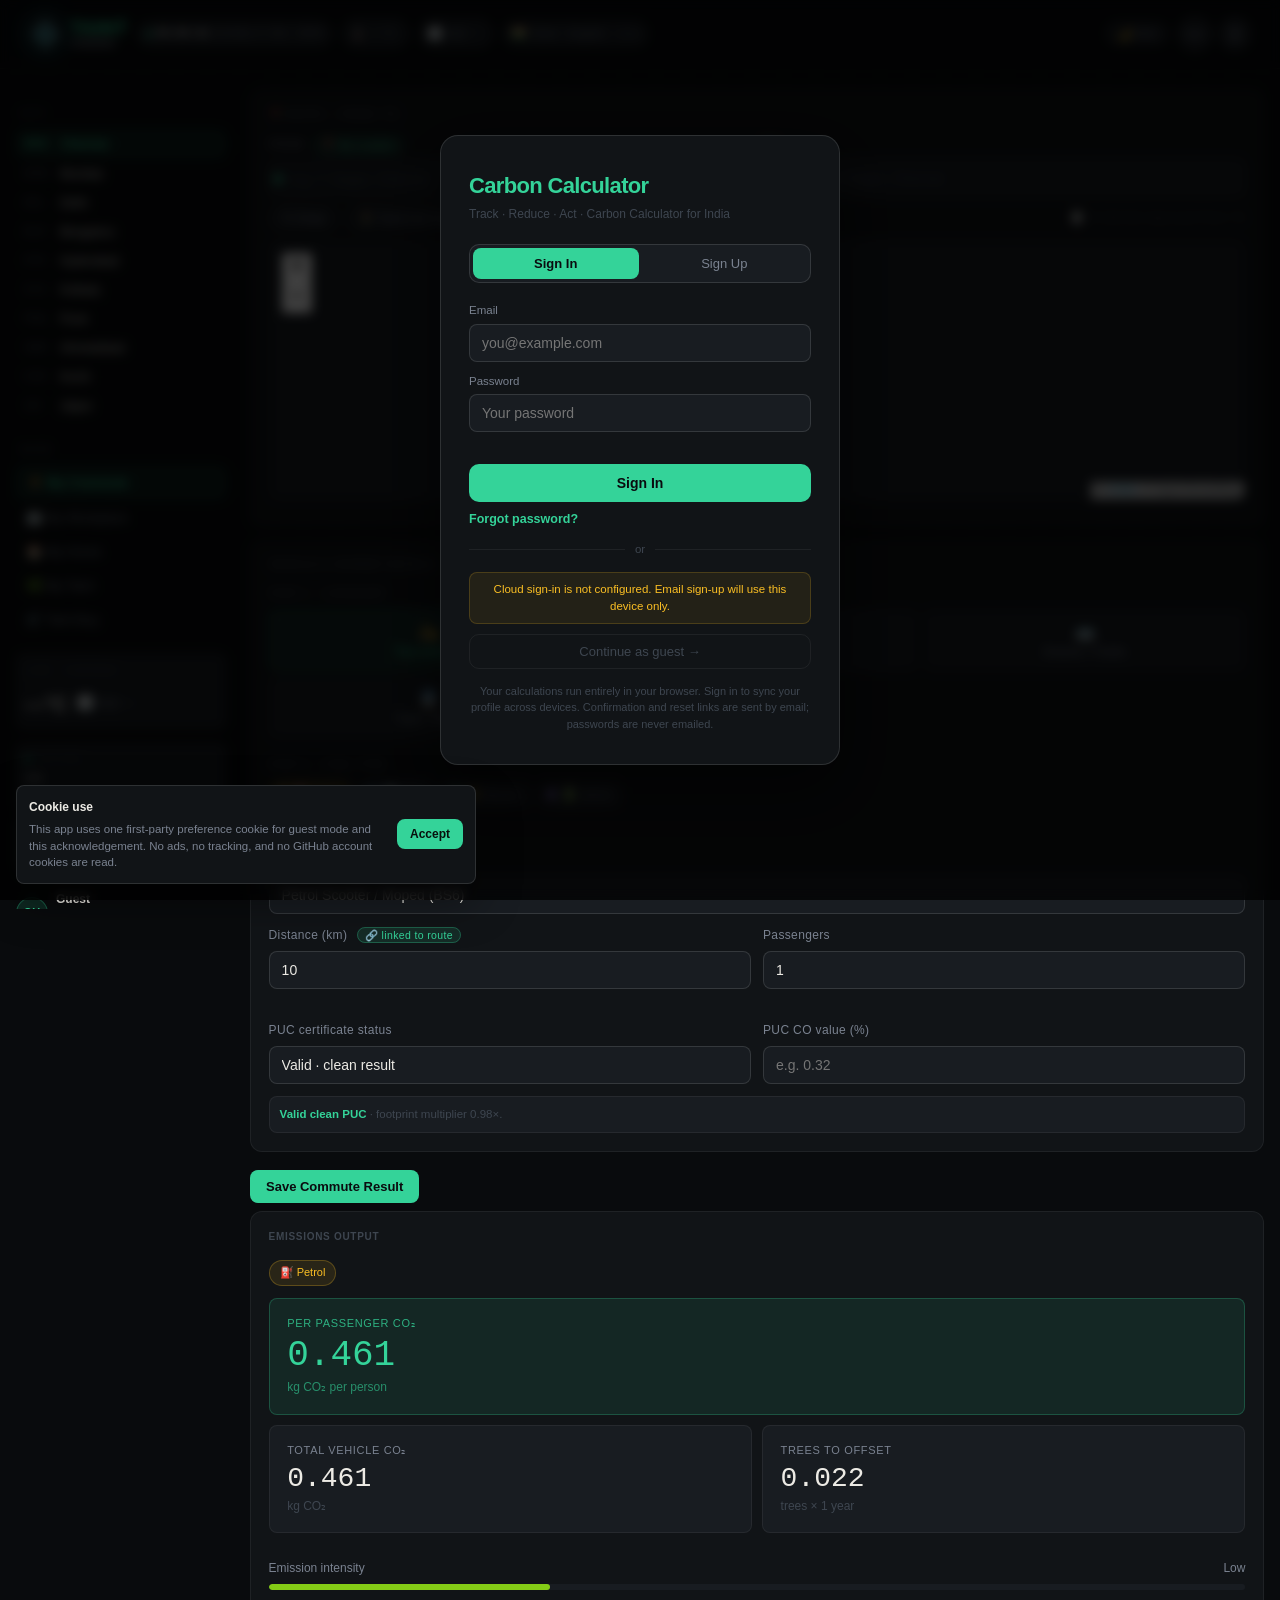
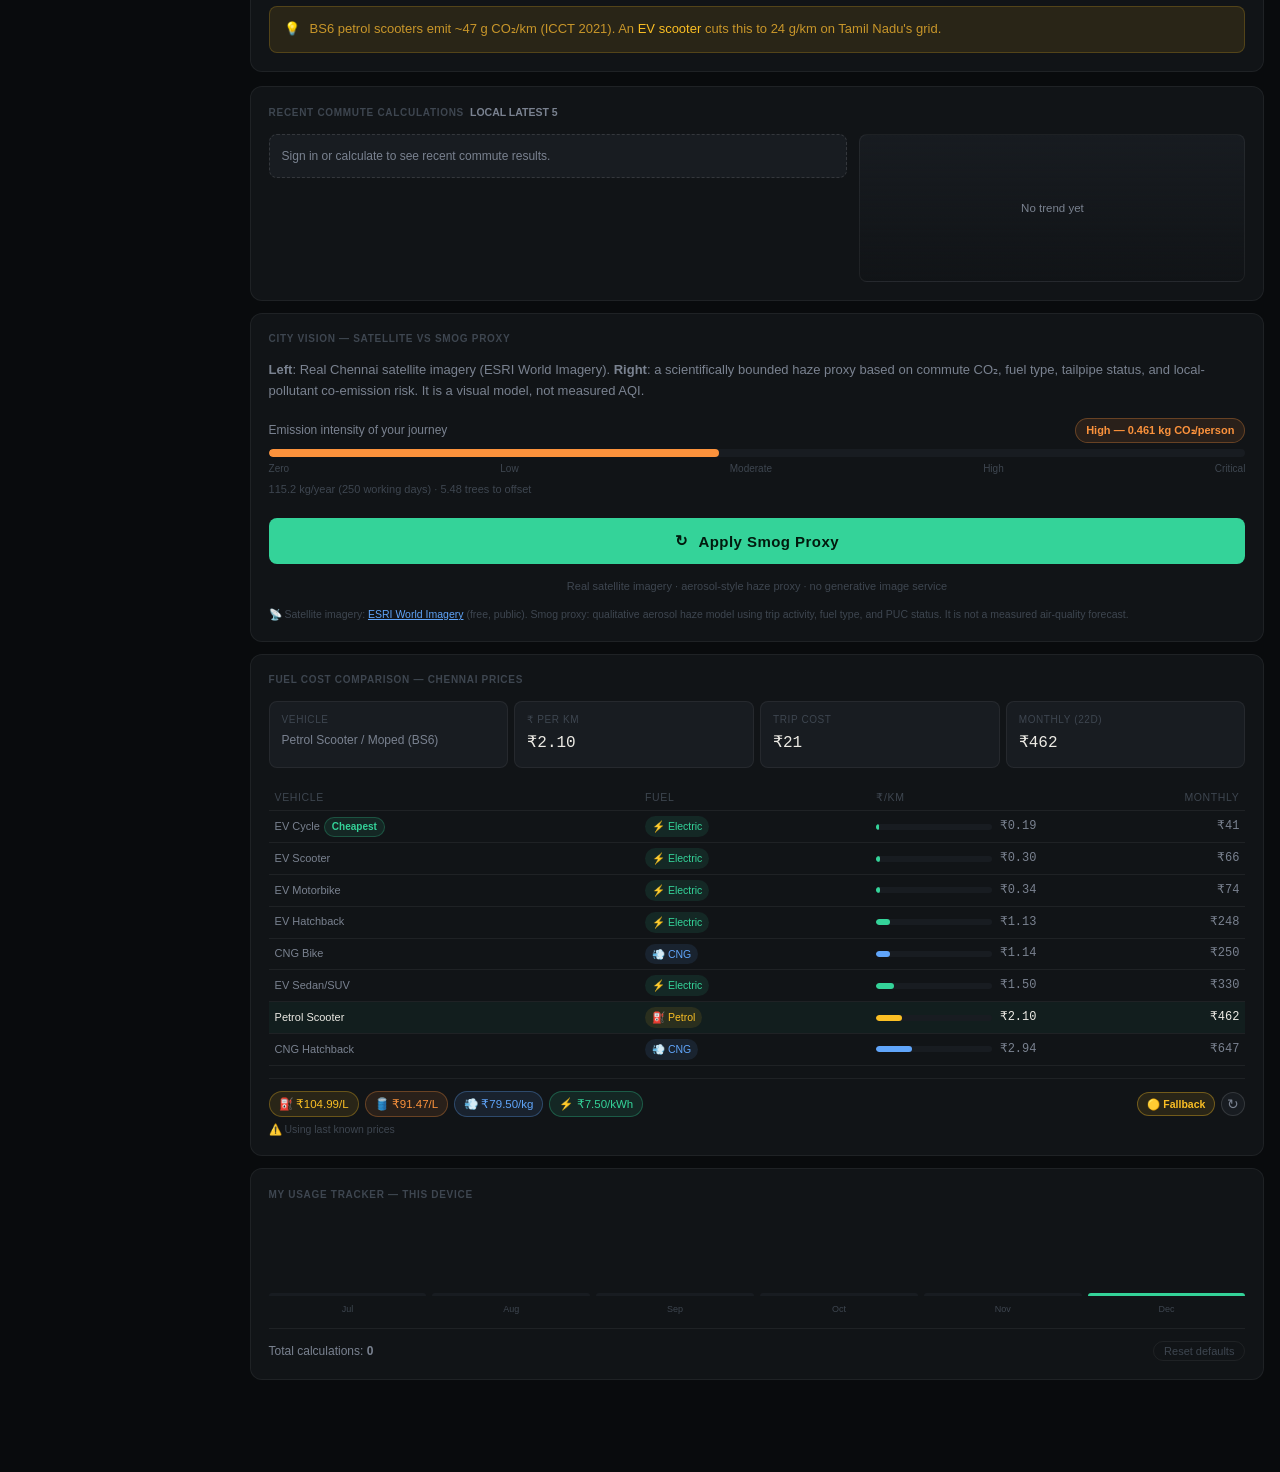
==== commit a4cfb31d: "Switch frontend to prod Supabase" ====
--- a/index.html
+++ b/index.html
@@ -52,12 +52,12 @@
 <!-- Supabase used for global stats (no SDK needed — plain fetch) -->
 <script src="https://cdn.jsdelivr.net/npm/@supabase/supabase-js@2.106.1/dist/umd/supabase.min.js" integrity="sha384-dzQgxMPp/h+N0t5qDf6Bp516wKZr3pXgGMpA7/ZM6tiWkqYo90N060L03dxnZ8Tf" crossorigin="anonymous" referrerpolicy="no-referrer" defer></script>
 
-<link rel="stylesheet" href="./assets/css/app.css?v=20260531-data-regression"/>
+<link rel="stylesheet" href="./assets/css/app.css?v=20260601-prod-branding"/>
 
 </head>
 <body>
 <div class="loading-overlay" id="loadingOverlay" aria-hidden="true">
-  <img class="loading-logo" src="./assets/logo1.png" alt="">
+  <div class="loading-ring" aria-hidden="true"></div>
 </div>
 
 <!-- ═══════════════════════════════════════════════
@@ -71,7 +71,7 @@
     <!-- Brand -->
     <a class="logo" href="#" aria-label="TAINT home">
       <img class="logo-mark" src="./assets/logo1.png" alt="">
-      <span class="logo-text"><span class="logo-name">TAINT</span></span>
+      <span class="logo-text"><span class="logo-name">TAINT</span><span class="logo-city" id="logoCity">Chennai</span></span>
     </a>
 
     <!-- Live clock -->
@@ -133,10 +133,6 @@
 
   <!-- ── LEFT SIDEBAR (desktop) ── -->
   <aside class="app-sidebar" id="appSidebar">
-    <div class="sb-brand">
-      <img class="sb-brand-logo" src="./assets/logo1.png" alt="">
-      <span class="sb-brand-name">TAINT</span>
-    </div>
     <div class="sb-label">City</div>
     <div class="sb-cities" id="sbCities"></div>
     <div class="sb-label" style="margin-top:16px">Mode</div>
@@ -752,7 +748,7 @@
         <div class="src-item"><span class="src-tag ipcc">IPCC</span>IPCC AR6 WGIII, Chapter 10: Transport. Used for transport decarbonisation framing and mitigation benchmarks. <a href="https://www.ipcc.ch/report/ar6/wg3/downloads/" target="_blank" rel="noopener">Source</a></div>
         <div class="src-item"><span class="src-tag ipcc">IPCC</span>IPCC 2006 Guidelines for National Greenhouse Gas Inventories. Used for fuel combustion accounting principles. <a href="https://www.ipcc-nggip.iges.or.jp/public/2006gl/" target="_blank" rel="noopener">Source</a></div>
         <div class="src-item"><span class="src-tag morth">MoRTH</span>Ministry of Road Transport &amp; Highways. Vehicular emission norms and PUC context for India. <a href="https://morth.nic.in/en/vehicular-emission-norms" target="_blank" rel="noopener">Source</a></div>
-        <div class="src-item"><span class="src-tag morth">PUC</span>National Government Services Portal. PUC certificates confirm whether vehicle emissions meet required norms; TAINT uses the PUC value as a maintenance correction, not as a direct CO₂ measurement. <a href="https://services.india.gov.in/service/detail/pollution-under-control-puc-certificate-1" target="_blank" rel="noopener">Source</a></div>
+        <div class="src-item"><span class="src-tag morth">PUC</span>National Government Services Portal. PUC certificates confirm whether vehicle emissions meet required norms; the calculator uses the PUC value as a maintenance correction, not as a direct CO₂ measurement. <a href="https://services.india.gov.in/service/detail/pollution-under-control-puc-certificate-1" target="_blank" rel="noopener">Source</a></div>
       </div>
       <div class="gap-list">
         <div class="gap-item"><b>Gap fixed:</b> grid electricity now cites CEA's CO₂ Baseline Database instead of a state utility-only note, so EV and rail factors have an India power-sector source.</div>
@@ -1669,7 +1665,7 @@
 
   <!-- ── TAINT CONTACT ── -->
   <div class="card tc-card">
-    <div class="card-title">📬 Taint Contact</div>
+    <div class="card-title">📬 Contact</div>
     <div class="tc-grid">
 
       <!-- LEFT: Site carbon footprint (live, from SC tracker) -->
@@ -1739,7 +1735,7 @@
             <input type="email" id="fbEmail" placeholder="your@email.com" maxlength="100"/>
           </div>
           <div class="fb-err-msg" id="fbErr">Please write your feedback before submitting.</div>
-          <button class="wp-calc-btn" id="fbSubmit" type="submit" style="margin:8px 0;padding:10px;font-size:13px">📬 Send to Taint Contact →</button>
+          <button class="wp-calc-btn" id="fbSubmit" type="submit" style="margin:8px 0;padding:10px;font-size:13px">📬 Send Feedback →</button>
         </form>
         <div class="fb-ok" id="fbOk">✅ Thank you! Your feedback has been saved and sent.</div>
         <div class="comments-section">
@@ -1758,9 +1754,9 @@
     <div class="cookie-panel" id="cookiePanel">
       <div>
         <b>Cookie use</b>
-        <span>TAINT stores only the first-party <code>taint_skip_auth</code> preference cookie for guest mode. GitHub Pages hosts the static app; TAINT does not read GitHub account cookies or add tracking cookies.</span>
-      </div>
-      <button class="cookie-clear-btn" id="cookieClearBtn" type="button">Clear TAINT Cookie</button>
+        <span>This app stores only the first-party <code>taint_skip_auth</code> preference cookie for guest mode. GitHub Pages hosts the static app; it does not read GitHub account cookies or add tracking cookies.</span>
+      </div>
+      <button class="cookie-clear-btn" id="cookieClearBtn" type="button">Clear Cookie</button>
     </div>
 
     <!-- Contact + data sources strip -->
@@ -1777,7 +1773,7 @@
         <a href="https://morth.nic.in" target="_blank" rel="noopener">MoRTH</a> ·
         <a href="https://aqicn.org" target="_blank" rel="noopener">WAQI</a> ·
         <a href="https://www.openstreetmap.org" target="_blank" rel="noopener">OSM</a>
-        &nbsp;·&nbsp; © 2025 TAINT · No ads · No tracking · First-party cookies only.
+        &nbsp;·&nbsp; © 2025 · No ads · No tracking · First-party cookies only.
       </div>
     </div>
   </div>
@@ -1815,17 +1811,17 @@
        3. Settings → API → copy Project URL and anon/public key below
      Leave as-is to run in local-only mode (no global stats).
      ═══════════════════════════════════════════════ -->
-<script src="./supabase-config.js?v=20260531-data-regression"></script>
-<script src="./assets/js/supabase-runtime-config.js?v=20260531-data-regression" defer></script>
+<script src="./supabase-config.js?v=20260601-prod-branding"></script>
+<script src="./assets/js/supabase-runtime-config.js?v=20260601-prod-branding" defer></script>
 
 <!-- ═══════════════════════════════════════════════
      MAIN APPLICATION SCRIPT
      ═══════════════════════════════════════════════ -->
-<script src="./assets/js/app.js?v=20260531-data-regression" defer></script>
+<script src="./assets/js/app.js?v=20260601-prod-branding" defer></script>
 <!-- ── AUTH OVERLAY ── -->
 <div class="auth-overlay hidden" id="authOverlay">
   <div class="auth-card" id="authCard">
-    <div class="auth-brand">🌿 TAINT</div>
+    <div class="auth-brand">Carbon Calculator</div>
     <div class="auth-tagline">Track · Reduce · Act · <span style="color:var(--hi)">Carbon Calculator for India</span></div>
 
     <div class="auth-tabs" id="authTabs">
@@ -1874,13 +1870,13 @@
 
     <button class="auth-skip" id="authSkip">Continue as guest  →</button>
 
-    <p class="auth-note">Your calculations run entirely in your browser. Sign in to sync your profile across devices. TAINT sends confirmation and reset links only; passwords are never emailed.</p>
+    <p class="auth-note">Your calculations run entirely in your browser. Sign in to sync your profile across devices. Confirmation and reset links are sent by email; passwords are never emailed.</p>
   </div>
 </div>
 <div class="cookie-consent hidden" id="cookieConsent" role="dialog" aria-live="polite" aria-label="Cookie notice">
   <div>
     <b>Cookie use</b>
-    <span>TAINT uses one first-party preference cookie for guest mode and this acknowledgement. No ads, no tracking, and no GitHub account cookies are read.</span>
+    <span>This app uses one first-party preference cookie for guest mode and this acknowledgement. No ads, no tracking, and no GitHub account cookies are read.</span>
   </div>
   <button type="button" id="cookieAcceptBtn">Accept</button>
 </div>
--- a/assets/css/app.css
+++ b/assets/css/app.css
@@ -44,28 +44,20 @@
   background-size:32px 32px;
 }
 html.light body::before{background-image:radial-gradient(circle,rgba(0,0,0,.05) 1px,transparent 1px);}
-body::after{
-  content:'';position:fixed;inset:0;pointer-events:none;z-index:0;
-  background-image:url('../logo1.png');
-  background-size:220px auto;background-repeat:repeat;
-  background-position:48px 72px;opacity:.035;mix-blend-mode:screen;
-}
-html.light body::after{opacity:.045;mix-blend-mode:multiply;}
-
 .loading-overlay{
   position:fixed;inset:0;z-index:12000;display:flex;align-items:center;justify-content:center;
   background:radial-gradient(circle at center,rgba(34,211,238,.12),transparent 34%),rgba(5,7,9,.94);
   transition:opacity .35s ease,visibility .35s ease;
 }
 .loading-overlay.hidden{opacity:0;visibility:hidden;pointer-events:none;}
-.loading-logo{
-  width:clamp(78px,18vw,118px);height:auto;border-radius:24px;padding:10px;
-  background:rgba(8,13,18,.62);border:1px solid rgba(34,211,238,.22);
-  filter:drop-shadow(0 0 28px rgba(34,211,238,.65));
+.loading-ring{
+  width:clamp(58px,15vw,92px);height:clamp(58px,15vw,92px);border-radius:50%;
+  border:3px solid rgba(34,211,238,.18);border-top-color:var(--cyan);
+  box-shadow:0 0 28px rgba(34,211,238,.36), inset 0 0 16px rgba(34,211,238,.08);
   animation:logoSpin 1.1s linear infinite;
 }
 html.light .loading-overlay{background:radial-gradient(circle at center,rgba(5,150,105,.12),transparent 34%),rgba(245,247,249,.94);}
-html.light .loading-logo{background:rgba(255,255,255,.76);border-color:rgba(5,150,105,.22);filter:drop-shadow(0 0 18px rgba(5,150,105,.28));}
+html.light .loading-ring{border-color:rgba(5,150,105,.18);border-top-color:var(--green);box-shadow:0 0 18px rgba(5,150,105,.22), inset 0 0 14px rgba(5,150,105,.08);}
 
 /* ══ TOPBAR — full width, sticky ══ */
 /* Must sit OUTSIDE .wrap to span full viewport */
@@ -202,21 +194,6 @@
 }
 
 /* ── Sidebar internals ── */
-.sb-brand{
-  display:grid;grid-template-columns:34px 1fr;column-gap:8px;row-gap:1px;align-items:center;
-  padding:0 4px 12px;border-bottom:1px solid var(--bd);margin-bottom:8px;
-}
-.sb-brand-logo{
-  width:34px;height:34px;border-radius:50%;object-fit:cover;grid-row:1 / span 2;
-  box-shadow:0 0 18px rgba(34,211,238,.32);
-}
-.sb-brand-name{
-  font-family:'Syne',sans-serif;font-size:20px;font-weight:800;
-  letter-spacing:-.03em;color:var(--green);line-height:1;
-}
-.sb-brand-city{
-  font-size:11px;color:var(--hi);letter-spacing:.06em;text-transform:uppercase;margin-top:2px;
-}
 .sb-label{
   font-size:9.5px;color:var(--hi);text-transform:uppercase;
   letter-spacing:.1em;font-weight:600;padding:0 4px;margin-bottom:4px;
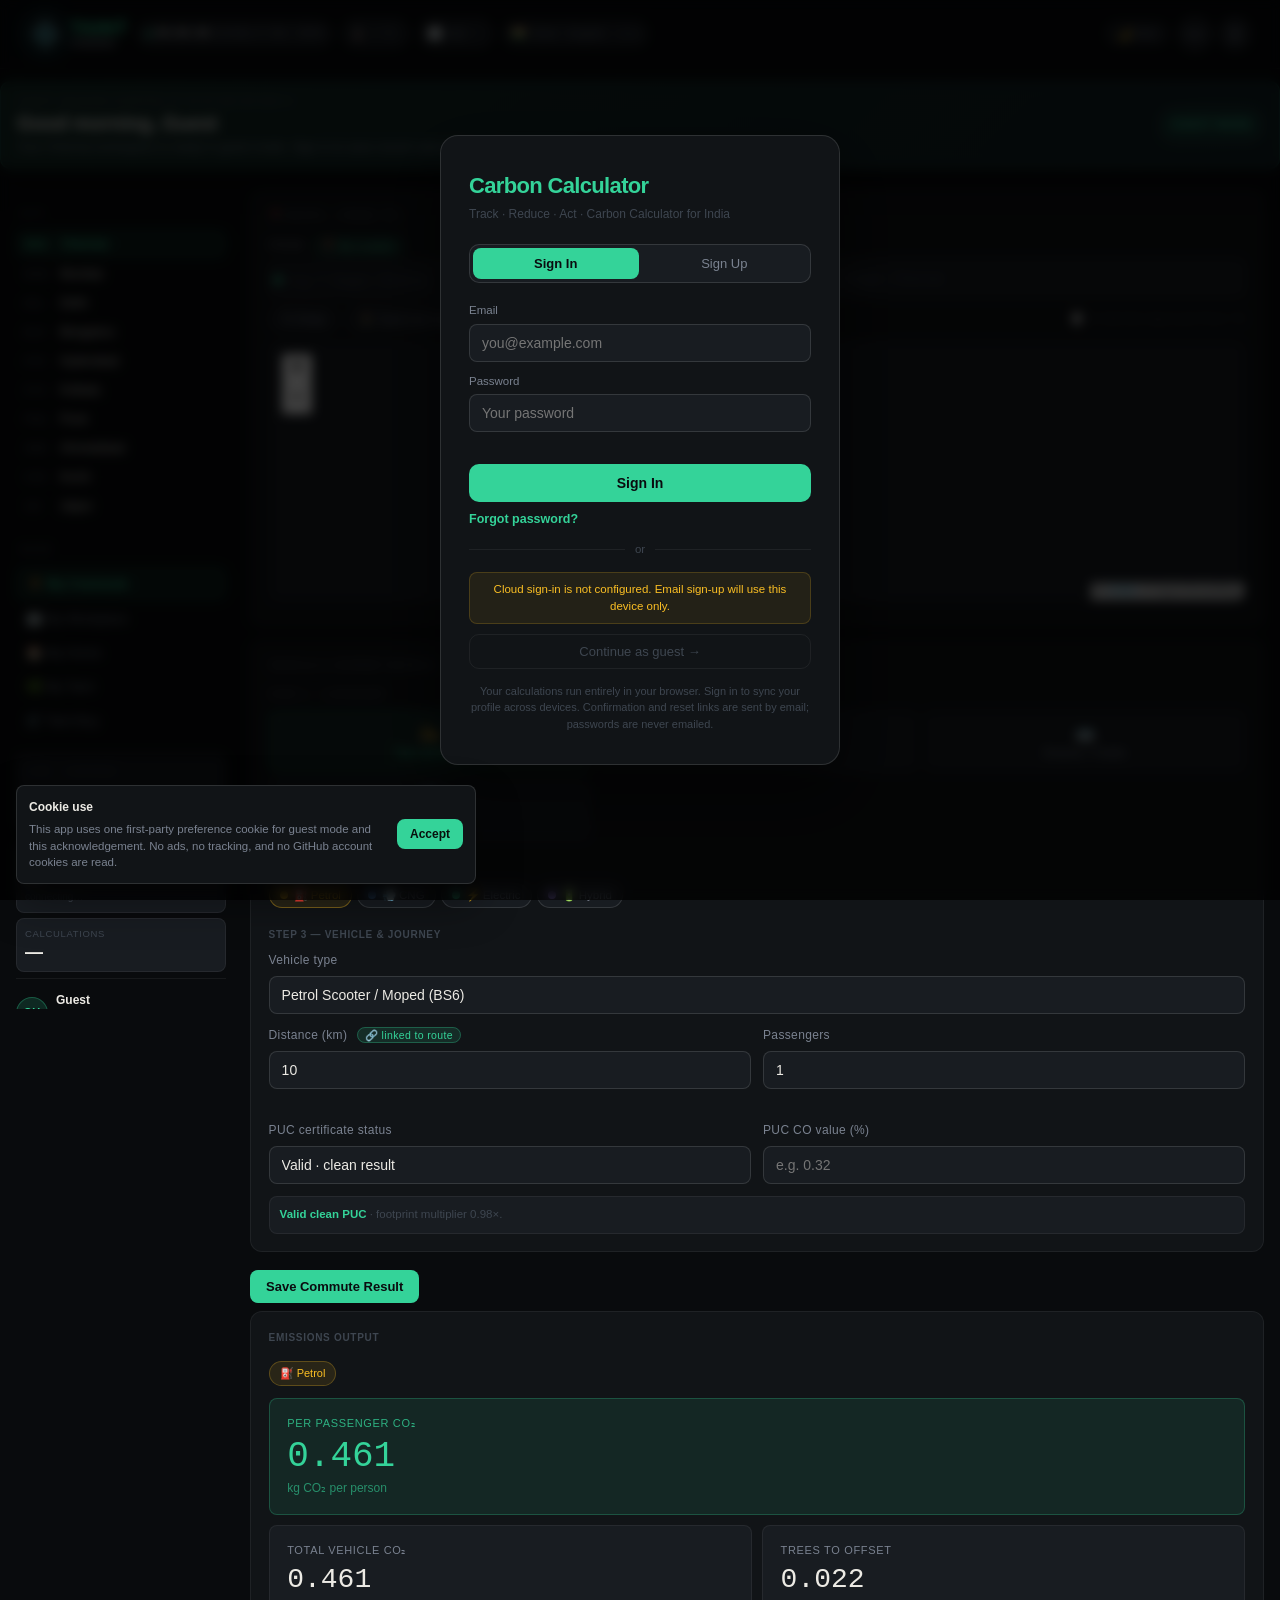
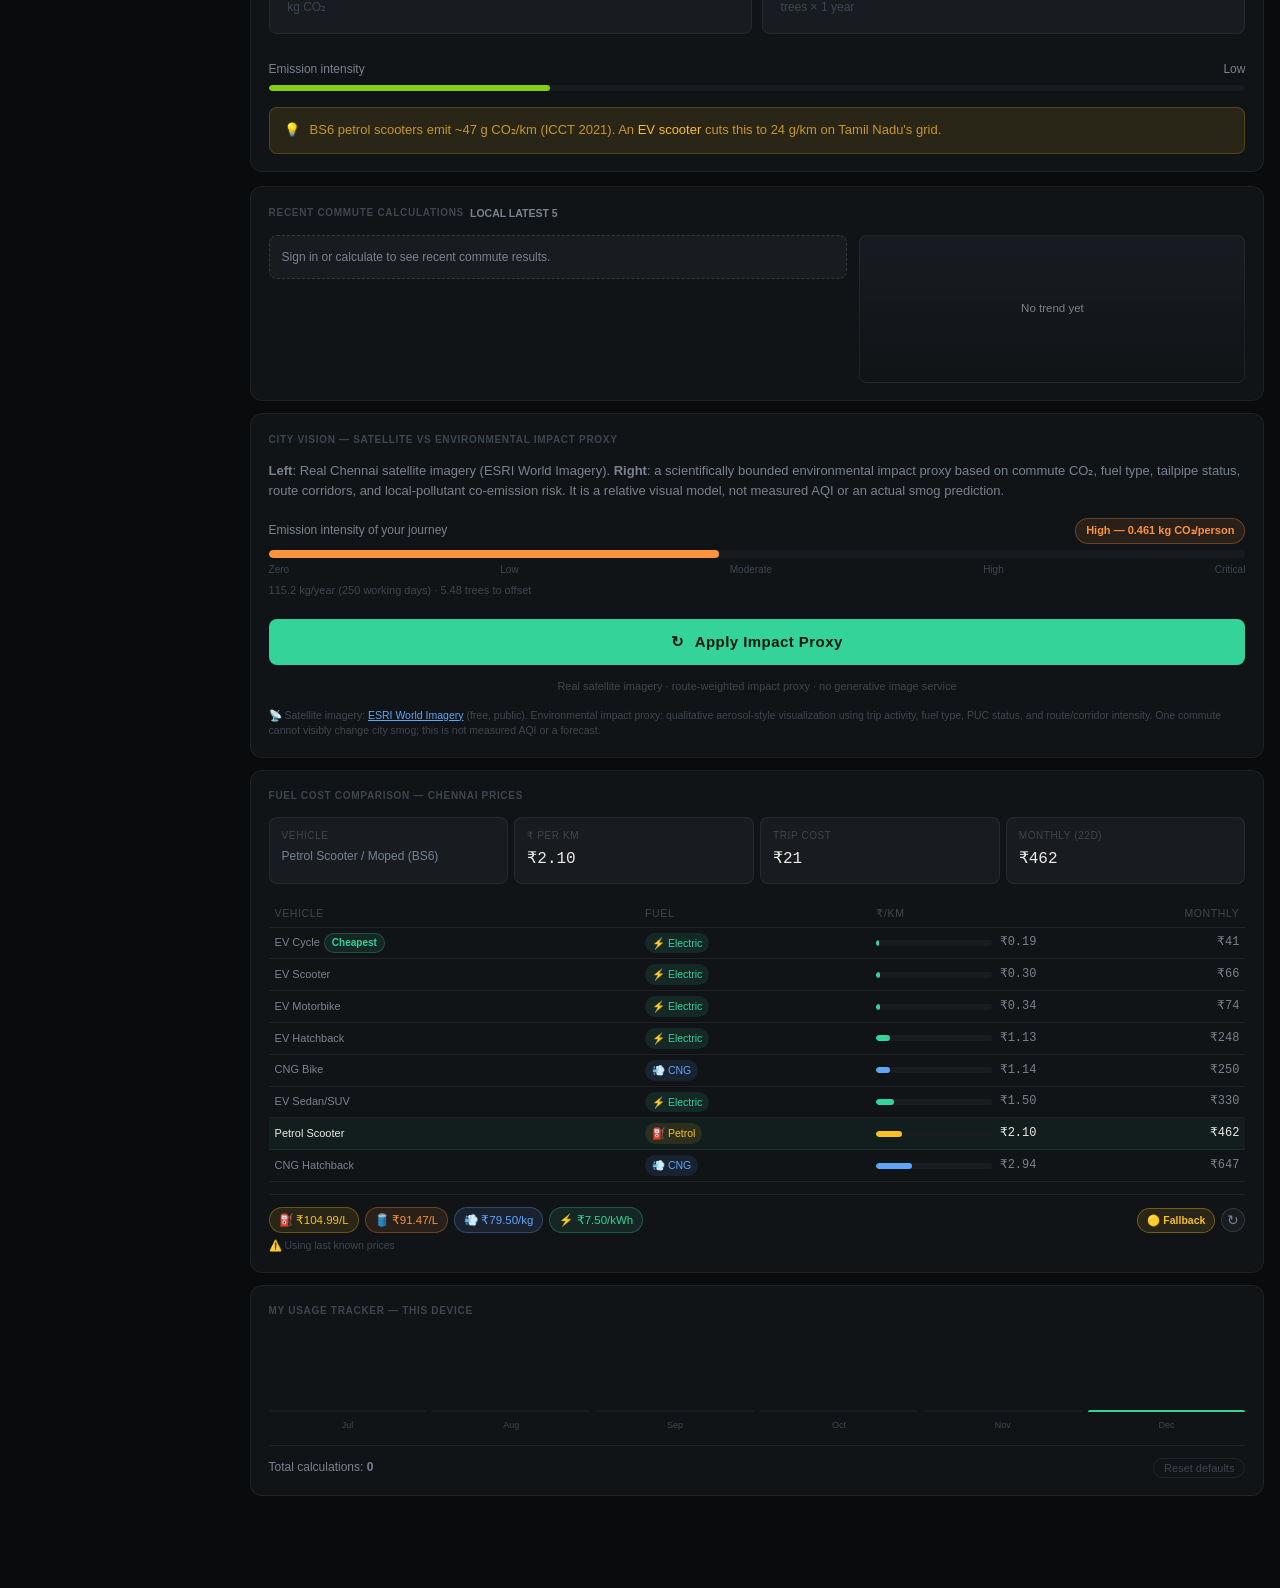
==== commit b955c433: "Add adaptive greeting and impact proxy vision" ====
--- a/index.html
+++ b/index.html
@@ -126,6 +126,15 @@
   </div>
 </nav>
 
+<section class="welcome-card" id="welcomeCard" aria-live="polite">
+  <div class="welcome-copy">
+    <div class="welcome-kicker" id="welcomeLoginTime">Session starting...</div>
+    <h2><span id="welcomeGreeting">Good day</span>, <span id="welcomeUserName">Guest</span></h2>
+    <p id="welcomeMessage">Your TAINT workspace is ready for city commute, home, workplace, and purchase footprint accounting.</p>
+  </div>
+  <div class="welcome-chip" id="welcomeSessionChip">Guest mode</div>
+</section>
+
 <!-- ═══════════════════════════════════════════════
      PAGE WRAPPER — max-width centred column
      ═══════════════════════════════════════════════ -->
@@ -446,11 +455,11 @@
   </div>
 
   <!-- ══════════════════════════════════════════════════
-       CITY VISION — Satellite + Smog Proxy
+       CITY VISION — Satellite + Environmental Impact Proxy
        LEFT  : Real Chennai satellite imagery via ESRI
                World Imagery (free · no key · instant)
        RIGHT : synced satellite view with an aerosol haze proxy
-               scaled by calculated CO₂, fuel, and PUC status
+               scaled by calculated CO₂, fuel, PUC status, and route intensity
        ══════════════════════════════════════════════════ -->
   <div class="card recent-card" id="commuteHistoryCard">
     <div class="card-title">Recent Commute Calculations <span class="recent-meta" id="commuteRecentMeta">latest 5</span></div>
@@ -461,11 +470,12 @@
   </div>
 
   <div class="card" id="cityVisionCard">
-    <div class="card-title">City vision — Satellite vs Smog Proxy</div>
+    <div class="card-title">City vision — Satellite vs Environmental Impact Proxy</div>
     <p class="vision-intro">
       <strong>Left</strong>: Real <span id="visionCityName">Chennai</span> satellite imagery (ESRI World Imagery).
-      <strong>Right</strong>: a scientifically bounded haze proxy based on commute CO₂, fuel type,
-      tailpipe status, and local-pollutant co-emission risk. It is a visual model, not measured AQI.
+      <strong>Right</strong>: a scientifically bounded environmental impact proxy based on commute CO₂,
+      fuel type, tailpipe status, route corridors, and local-pollutant co-emission risk. It is a relative
+      visual model, not measured AQI or an actual smog prediction.
     </p>
 
     <!-- Emission intensity meter -->
@@ -487,10 +497,10 @@
     <div id="genCta" style="display:none">
       <button class="gen-btn" id="genBtn">
         <span id="genBtnIcon">↻</span>
-        <span id="genBtnText">Apply Smog Proxy</span>
+        <span id="genBtnText">Apply Impact Proxy</span>
       </button>
       <div style="font-size:11px;color:var(--hi);text-align:center;margin-top:5px">
-        Real satellite imagery · aerosol-style haze proxy · no generative image service
+        Real satellite imagery · route-weighted impact proxy · no generative image service
       </div>
     </div>
 
@@ -527,10 +537,10 @@
         </div>
       </div>
 
-      <!-- RIGHT: Canvas copy + CSS filter + smog overlay per emission level -->
+      <!-- RIGHT: synced map + CSS filter + route/corridor impact overlay per emission level -->
       <div class="vision-panel">
         <div class="vision-label-row">
-          <span class="vision-label">Smog proxy from this trip</span>
+          <span class="vision-label">Relative impact visualization</span>
           <span class="vs-pill" id="vsPollBadge">Calculate above ↑</span>
         </div>
         <div class="img-frame" style="position:relative;min-height:320px">
@@ -542,19 +552,19 @@
           </div>
         </div>
         <div class="vision-stats">
-          <span class="vs-pill" id="vsAqiPill">Local pollutant proxy…</span>
-          <span class="vs-pill" id="vsSmogPill">Haze level…</span>
+          <span class="vs-pill" id="vsAqiPill">Relative pollutant proxy...</span>
+          <span class="vs-pill" id="vsSmogPill">Impact level...</span>
         </div>
         <div style="font-size:10.5px;color:var(--hi);margin-top:6px;line-height:1.5">
-          Same satellite map with aerosol-style desaturation, brightness loss, and haze overlay. CO₂ is used as an activity proxy; fuel and PUC status adjust local-smog intensity.
+          Same satellite map with corridor-weighted haze and route plume overlays. CO₂ is used as an activity proxy; fuel and PUC status adjust relative local-pollutant intensity.
         </div>
       </div>
     </div>
     <!-- Prompt inspection -->
     <details id="promptDetails" style="display:none;margin-top:.75rem">
-      <summary style="font-size:12px;color:var(--mu)">View smog proxy method</summary>
+      <summary style="font-size:12px;color:var(--mu)">View impact proxy method</summary>
       <div style="margin-top:8px">
-        <div style="font-size:10px;color:var(--hi);text-transform:uppercase;letter-spacing:.06em;margin-bottom:3px">Smog proxy method</div>
+        <div style="font-size:10px;color:var(--hi);text-transform:uppercase;letter-spacing:.06em;margin-bottom:3px">Environmental impact proxy method</div>
         <div class="prompt-box" id="promptPolluted"></div>
       </div>
     </details>
@@ -572,20 +582,20 @@
         <div class="vc-unit">trees × 1 year</div>
       </div>
       <div class="vc-item">
-        <div class="vc-lbl">Local pollutant proxy</div>
+        <div class="vc-lbl">Relative pollutant proxy</div>
         <div class="vc-val" id="vcAqi">—</div>
-        <div class="vc-unit">index points added</div>
+        <div class="vc-unit">model index points</div>
       </div>
       <div class="vc-item">
-        <div class="vc-lbl">Visibility loss</div>
+        <div class="vc-lbl">Visual haze proxy</div>
         <div class="vc-val" id="vcVis">—</div>
-        <div class="vc-unit">% vs clear satellite day</div>
+        <div class="vc-unit">% conceptual overlay strength</div>
       </div>
     </div>
 
     <p style="font-size:10.5px;color:var(--hi);margin-top:.75rem;line-height:1.5">
       📡 Satellite imagery: <a href="https://www.esri.com/en-us/arcgis/products/arcgis-world-imagery" target="_blank" rel="noopener" style="color:var(--blue)">ESRI World Imagery</a> (free, public).
-      Smog proxy: qualitative aerosol haze model using trip activity, fuel type, and PUC status. It is not a measured air-quality forecast.
+      Environmental impact proxy: qualitative aerosol-style visualization using trip activity, fuel type, PUC status, and route/corridor intensity. One commute cannot visibly change city smog; this is not measured AQI or a forecast.
     </p>
   </div>
   <!-- ── FUEL COST COMPARISON ── -->
@@ -754,7 +764,7 @@
         <div class="gap-item"><b>Gap fixed:</b> grid electricity now cites CEA's CO₂ Baseline Database instead of a state utility-only note, so EV and rail factors have an India power-sector source.</div>
         <div class="gap-item"><b>Gap fixed:</b> vehicle comparisons cite ICCT's India life-cycle work and IPCC AR6 transport context instead of relying only on raw table factors.</div>
         <div class="gap-item"><b>Gap fixed:</b> PUC is treated as a maintenance and tailpipe-pollutant proxy. It is not used as a direct CO₂ instrument.</div>
-        <div class="gap-item warn"><b>Remaining approximation:</b> city fleet mix, live congestion emissions, real AQI chemistry, and satellite-smog visuals are modeled estimates. Admin factors should be recalibrated when verified city fleet or remote-sensing data is available.</div>
+        <div class="gap-item warn"><b>Remaining approximation:</b> city fleet mix, live congestion emissions, real AQI chemistry, and satellite-impact visuals are modeled estimates. Admin factors should be recalibrated when verified city fleet or remote-sensing data is available.</div>
       </div>
     </details>
   </div>
--- a/assets/css/app.css
+++ b/assets/css/app.css
@@ -140,6 +140,76 @@
   display:flex;align-items:center;gap:5px;transition:color .2s; flex-shrink:0;
 }
 .theme-btn:hover{color:var(--tx);}
+
+.welcome-card{
+  max-width:1400px;
+  margin:12px auto 0;
+  padding:12px 16px;
+  position:relative;
+  z-index:2;
+  display:flex;
+  align-items:center;
+  justify-content:space-between;
+  gap:12px;
+  border:1px solid rgba(52,211,153,.22);
+  border-radius:10px;
+  background:
+    linear-gradient(135deg,rgba(52,211,153,.12),rgba(34,211,238,.07)),
+    var(--surface);
+  box-shadow:0 14px 32px rgba(0,0,0,.22);
+}
+html.light .welcome-card{
+  background:
+    linear-gradient(135deg,rgba(5,150,105,.10),rgba(8,145,178,.06)),
+    var(--surface);
+  box-shadow:0 10px 24px rgba(15,23,42,.08);
+}
+.welcome-copy{min-width:0;}
+.welcome-kicker{
+  font-size:10px;
+  color:var(--hi);
+  text-transform:uppercase;
+  letter-spacing:.08em;
+  font-weight:700;
+  margin-bottom:2px;
+}
+.welcome-card h2{
+  font-size:clamp(1rem,2vw,1.22rem);
+  line-height:1.2;
+  font-weight:800;
+  letter-spacing:0;
+}
+.welcome-card p{
+  margin-top:3px;
+  font-size:12.5px;
+  color:var(--mu);
+  line-height:1.45;
+}
+.welcome-chip{
+  flex-shrink:0;
+  max-width:240px;
+  border:1px solid rgba(52,211,153,.28);
+  background:var(--gdim);
+  color:var(--green);
+  border-radius:999px;
+  padding:6px 10px;
+  font-size:11px;
+  font-weight:800;
+  text-transform:uppercase;
+  letter-spacing:.06em;
+  white-space:nowrap;
+  overflow:hidden;
+  text-overflow:ellipsis;
+}
+@media(max-width:760px){
+  .welcome-card{
+    margin:10px 12px 0;
+    align-items:flex-start;
+    flex-direction:column;
+    padding:12px;
+  }
+  .welcome-chip{max-width:100%;}
+}
 
 /* ══ PAGE WRAPPER ══ */
 .wrap{
@@ -1557,6 +1627,14 @@
   position:absolute;inset:0;width:100%!important;height:100%!important;
 }
 .leaflet-container { background: var(--s2); }
+.impact-route-halo{
+  filter:blur(3px);
+  mix-blend-mode:screen;
+}
+.impact-route-core{
+  filter:drop-shadow(0 0 8px rgba(214,192,138,.35));
+  mix-blend-mode:screen;
+}
 .img-frame img{width:100%;height:100%;object-fit:cover;display:block;transition:opacity .5s;}
 .img-frame img[src=""]{opacity:0;}
 .img-overlay{
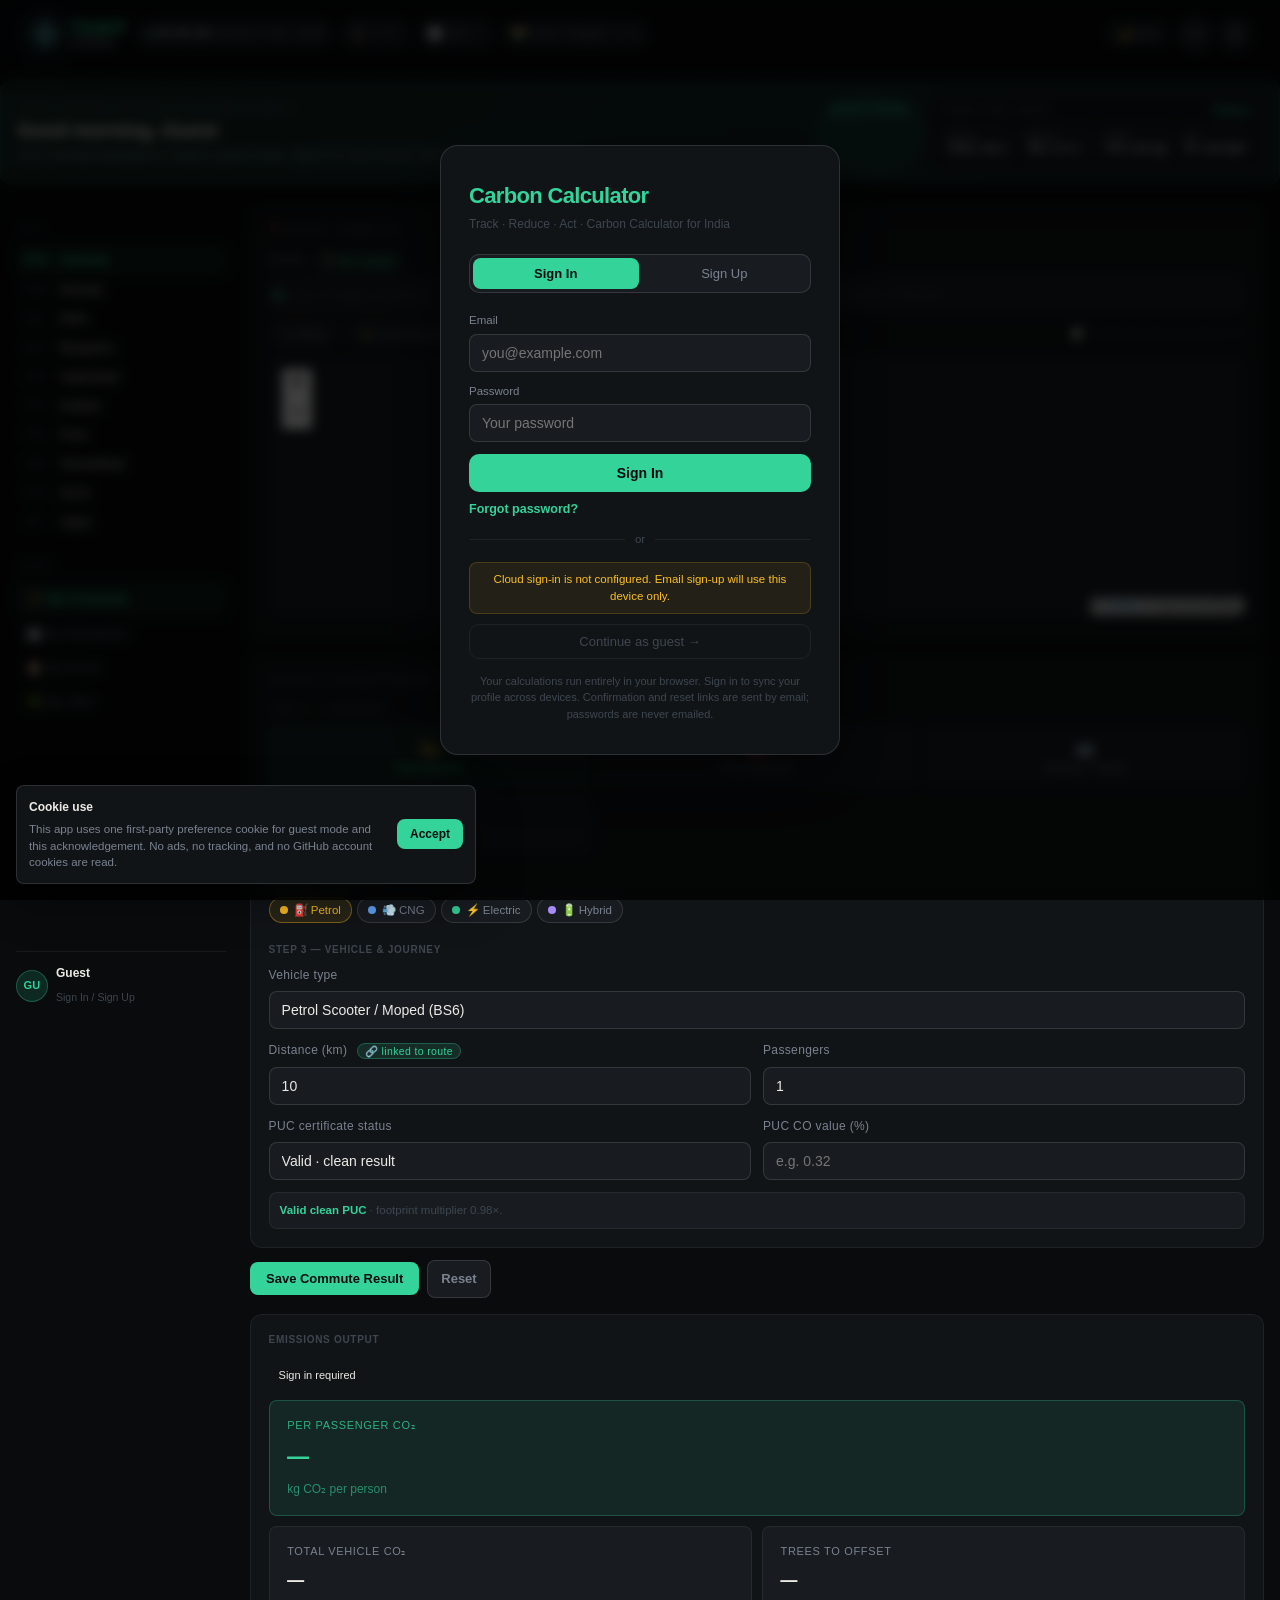
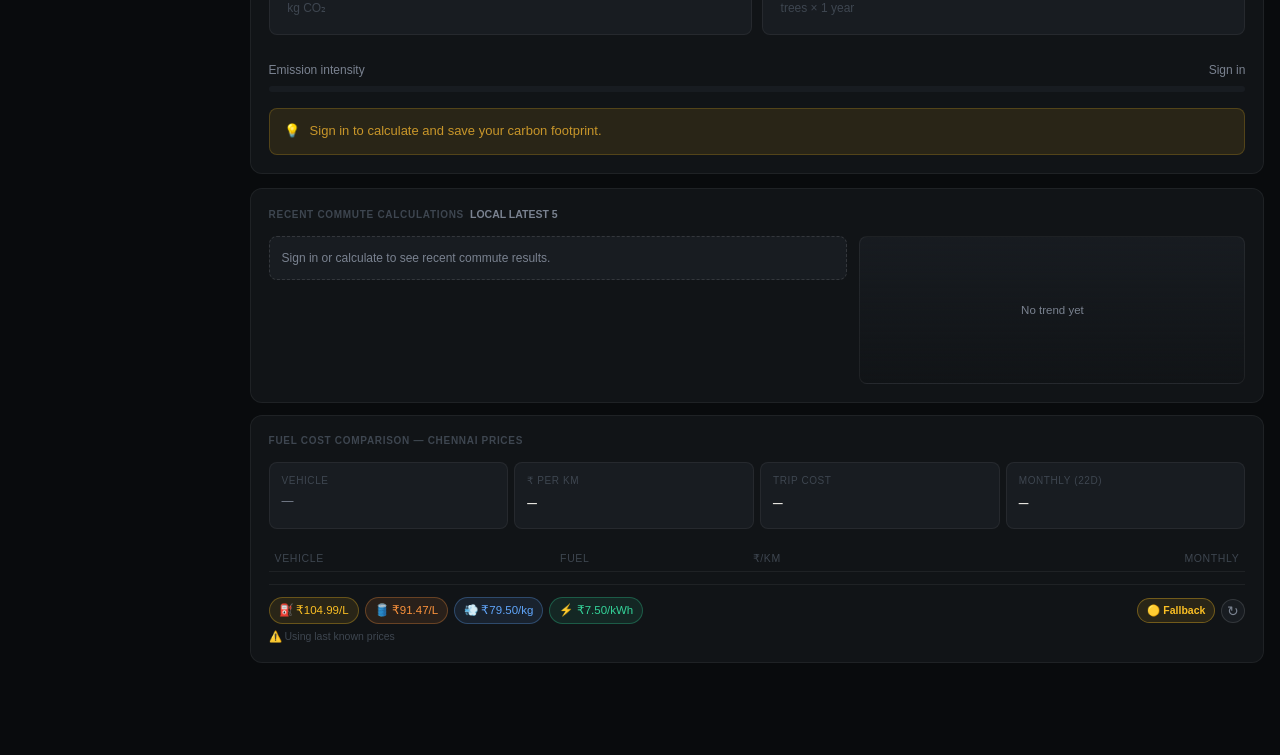
==== commit 6eeb8a40: "Require sign-in for calculations and buy" ====
--- a/index.html
+++ b/index.html
@@ -49,7 +49,7 @@
 <script src="./vendor/leaflet/1.9.4/leaflet.min.js"></script>
 <script src="./assets/js/leaflet-popup-sanitize.js?v=20260527" defer></script>
 <link href="https://fonts.googleapis.com/css2?family=Syne:wght@600;700&family=DM+Mono:wght@400;500&family=DM+Sans:wght@400;500;600&display=swap" rel="stylesheet"/>
-<!-- Supabase used for global stats (no SDK needed — plain fetch) -->
+<!-- Supabase used for Auth and persistence. -->
 <script src="https://cdn.jsdelivr.net/npm/@supabase/supabase-js@2.106.1/dist/umd/supabase.min.js" integrity="sha384-dzQgxMPp/h+N0t5qDf6Bp516wKZr3pXgGMpA7/ZM6tiWkqYo90N060L03dxnZ8Tf" crossorigin="anonymous" referrerpolicy="no-referrer" defer></script>
 
 <link rel="stylesheet" href="./assets/css/app.css?v=20260601-prod-branding"/>
@@ -132,7 +132,21 @@
     <h2><span id="welcomeGreeting">Good day</span>, <span id="welcomeUserName">Guest</span></h2>
     <p id="welcomeMessage">Your TAINT workspace is ready for city commute, home, workplace, and purchase footprint accounting.</p>
   </div>
-  <div class="welcome-chip" id="welcomeSessionChip">Guest mode</div>
+  <div class="welcome-side">
+    <div class="welcome-chip" id="welcomeSessionChip">Guest mode</div>
+    <div class="welcome-fuel-card" aria-label="Today's fuel cost rates">
+      <div class="welcome-fuel-head">
+        <span>Today fuel rates</span>
+        <b id="welcomeFuelSource">Fallback</b>
+      </div>
+      <div class="welcome-fuel-grid">
+        <span>Petrol <b id="welcomePetrolRate">₹--/L</b></span>
+        <span>Diesel <b id="welcomeDieselRate">₹--/L</b></span>
+        <span>CNG <b id="welcomeCngRate">₹--/kg</b></span>
+        <span>EV <b id="welcomeElecRate">₹--/kWh</b></span>
+      </div>
+    </div>
+  </div>
 </section>
 
 <!-- ═══════════════════════════════════════════════
@@ -146,8 +160,6 @@
     <div class="sb-cities" id="sbCities"></div>
     <div class="sb-label" style="margin-top:16px">Mode</div>
     <nav class="sb-modes" id="sbModes"></nav>
-    <div class="sb-weather" id="sbWeather"></div>
-    <div class="sb-mini-stats" id="sbMiniStats"></div>
     <!-- User state at bottom of sidebar -->
     <div class="sb-user" id="sbUser">
       <div class="sb-user-row" id="sbUserRow">
@@ -215,7 +227,7 @@
     <button class="mode-tab"        id="modeWorkplace" data-mode="workplace">🏢 My Workplace</button>
     <button class="mode-tab"        id="modeHome"      data-mode="home">🏠 My Home</button>
     <button class="mode-tab"        id="modeTaint"     data-mode="taint">🌿 My Taint</button>
-    <button class="mode-tab"        id="modeBuy"       data-mode="buy">🛒 Taint Buy</button>
+    <button class="mode-tab"        id="modeBuy"       data-mode="buy" data-signed-in-only="true" hidden>🛒 Taint Buy</button>
     <button class="mode-tab"        id="modeAdmin"     data-mode="admin" data-admin-only="true" hidden>Taint Admin</button>
   </div>
 
@@ -421,7 +433,10 @@
   </div>
 
   <!-- ── EMISSIONS OUTPUT ── -->
-  <button class="wp-calc-btn compact-calc" id="commuteCalcBtn" style="margin-bottom:8px">Save Commute Result</button>
+  <div class="calc-actions">
+    <button class="wp-calc-btn compact-calc" id="commuteCalcBtn">Save Commute Result</button>
+    <button class="reset-action-btn" id="commuteResetBtn" type="button">Reset</button>
+  </div>
 
   <div class="card">
     <div class="card-title">Emissions output</div>
@@ -627,17 +642,6 @@
     <div class="price-updated" id="priceUpdated"></div>
   </div>
 
-  <!-- ── MONTHLY USAGE TRACKER ── -->
-  <div class="card">
-    <div class="card-title">My usage tracker — this device</div>
-    <div class="month-chart" id="monthChart"></div>
-    <div class="month-lbls" id="monthLbls"></div>
-    <div class="tracker-foot">
-      <span>Total calculations: <strong id="totalLocal">0</strong> <span id="firstSeenLbl" style="font-size:11px"></span></span>
-      <button class="reset-btn" id="resetBtn" title="Restore calculator defaults and clear local usage counters">Reset defaults</button>
-    </div>
-  </div>
-
   </div><!-- /commuteSection -->
 
   <!-- ════════════════════════════════════════════
@@ -647,24 +651,7 @@
 
   <div class="card">
     <div class="card-title">Taint Admin overview <span class="admin-owner-pill" id="adminAccessState">Owner only</span></div>
-    <div class="admin-metrics">
-      <div class="admin-metric">
-        <div class="admin-metric-label">Unique users</div>
-        <div class="admin-metric-val" id="adminUsers">—</div>
-        <div class="admin-metric-sub" id="adminUsersLbl">waiting for stats</div>
-      </div>
-      <div class="admin-metric">
-        <div class="admin-metric-label">Calculation count</div>
-        <div class="admin-metric-val" id="adminCalcs">—</div>
-        <div class="admin-metric-sub" id="adminCalcsLbl">all time</div>
-      </div>
-      <div class="admin-metric">
-        <div class="admin-metric-label">This month</div>
-        <div class="admin-metric-val" id="adminMonth">0</div>
-        <div class="admin-metric-sub">on this device</div>
-      </div>
-    </div>
-    <div class="admin-note">Admin mode contains technical factors, scientific references, and source audit notes. Hosting instructions are intentionally kept out of the app UI and remain in the repository docs.</div>
+    <div class="admin-note">Admin mode contains technical factors, scientific references, source audit notes, and the City Vision proxy. Operational hosting instructions stay in the repository docs.</div>
   </div>
 
   <div class="card admin-layer-card">
@@ -769,24 +756,6 @@
     </details>
   </div>
 
-  <!-- ── HOSTING GUIDE ── -->
-  <div class="card" hidden aria-hidden="true">
-    <details>
-      <summary>How to host this page &amp; enable global stats</summary>
-      <div class="host-steps">
-        <div class="host-step"><span class="hn">1</span><div>Test locally over HTTP, not <code style="color:var(--blue);font-family:'DM Mono',monospace">file://</code>, so Supabase Auth redirects and browser storage behave like production.<div class="code-blk">python -m http.server 8787</div><div class="code-blk">http://127.0.0.1:8787/index.html</div></div></div>
-        <div class="host-step"><span class="hn">2</span><div>Deploy the static site from this repository:<div class="code-blk">GitHub Pages: Settings → Pages → Deploy from branch → main / root</div><div class="code-blk">Netlify: drag &amp; drop this folder or connect the GitHub repo</div><div class="code-blk">Vercel: import the GitHub repo as a static project</div></div></div>
-        <div class="host-step"><span class="hn">3</span><div>
-          Create a free Supabase project for global tracking:<br>
-          <div class="code-blk">supabase.com → New project → SQL Editor → run setup SQL → paste URL + anon/publishable key</div>
-        </div></div>
-        <div class="host-step"><span class="hn">4</span><div>Paste your Project URL and anon/publishable key into <code style="color:var(--blue);font-family:'DM Mono',monospace">supabase-config.js</code>.</div></div>
-        <div class="host-step"><span class="hn">5</span><div>Run <code style="color:var(--blue);font-family:'DM Mono',monospace">taint_supabase_schema.sql</code>, <code style="color:var(--blue);font-family:'DM Mono',monospace">supabase_business_storage_migration.sql</code>, <code style="color:var(--blue);font-family:'DM Mono',monospace">supabase_sensitive_data_encryption.sql</code>, and both advisor follow-up SQL files in Supabase SQL Editor.</div></div>
-        <div class="host-step"><span class="hn">6</span><div>In Supabase Authentication → URL Configuration, set the Site URL and Redirect URLs to your hosted domain. Enable Google, GitHub, or enterprise SSO in Authentication → Providers only when those buttons should appear.</div></div>
-      </div>
-    </details>
-  </div>
-
   </div><!-- /adminSection -->
 
   <!-- ════════════════════════════════════════════
@@ -962,7 +931,10 @@
   </div>
 
   <!-- WP Calculate button -->
-  <button class="wp-calc-btn" id="wpCalcBtn">Calc Workplace</button>
+  <div class="calc-actions">
+    <button class="wp-calc-btn" id="wpCalcBtn">Calc Workplace</button>
+    <button class="reset-action-btn" id="wpResetBtn" type="button">Reset</button>
+  </div>
 
   <!-- WP Results -->
   <div class="card" id="wpResultCard" style="display:none">
@@ -1284,7 +1256,10 @@
   </div>
 
   <!-- HM Calculate -->
-  <button class="wp-calc-btn" id="hmCalcBtn">Calc Home</button>
+  <div class="calc-actions">
+    <button class="wp-calc-btn" id="hmCalcBtn">Calc Home</button>
+    <button class="reset-action-btn" id="hmResetBtn" type="button">Reset</button>
+  </div>
 
   <!-- HM Results -->
   <div class="card" id="hmResultCard" style="display:none">
@@ -1572,6 +1547,7 @@
   <!-- Wizard navigation -->
   <div class="mt-action-row" id="mtCalcAction" hidden>
     <button class="wp-calc-btn compact-calc" id="mtCalcBtn">Calculate My Taint</button>
+    <button class="reset-action-btn" id="mtResetBtn" type="button">Reset</button>
   </div>
   <div class="mt-nav">
     <button class="mt-nav-btn prev" id="mtPrevBtn" disabled>← Previous</button>
@@ -1856,8 +1832,8 @@
         <label>Confirm new password</label>
         <input type="password" id="authConfirmPassword" class="auth-input" placeholder="Re-enter new password" autocomplete="new-password" maxlength="72"/>
       </div>
-      <div class="auth-error" id="authError"></div>
-      <div class="auth-success" id="authSuccess" hidden></div>
+      <div class="auth-error" id="authError" role="alert" aria-live="assertive" hidden></div>
+      <div class="auth-success" id="authSuccess" role="status" aria-live="polite" hidden></div>
       <button class="auth-submit" id="authSubmit">Sign In</button>
       <div class="auth-help-row">
         <button class="auth-link-btn" id="authForgotBtn" type="button">Forgot password?</button>
--- a/assets/css/app.css
+++ b/assets/css/app.css
@@ -165,6 +165,12 @@
   box-shadow:0 10px 24px rgba(15,23,42,.08);
 }
 .welcome-copy{min-width:0;}
+.welcome-side{
+  display:flex;
+  align-items:stretch;
+  gap:10px;
+  flex-shrink:0;
+}
 .welcome-kicker{
   font-size:10px;
   color:var(--hi);
@@ -201,6 +207,58 @@
   overflow:hidden;
   text-overflow:ellipsis;
 }
+.welcome-fuel-card{
+  min-width:300px;
+  max-width:420px;
+  border:1px solid var(--bd2);
+  border-radius:8px;
+  background:rgba(17,20,23,.72);
+  padding:8px 10px;
+}
+html.light .welcome-fuel-card{background:rgba(255,255,255,.74);}
+.welcome-fuel-head{
+  display:flex;
+  align-items:center;
+  justify-content:space-between;
+  gap:8px;
+  margin-bottom:5px;
+  font-size:10px;
+  color:var(--hi);
+  text-transform:uppercase;
+  letter-spacing:.07em;
+  font-weight:800;
+}
+.welcome-fuel-head b{
+  color:var(--green);
+  font-size:10px;
+  letter-spacing:0;
+  text-transform:none;
+}
+.welcome-fuel-grid{
+  display:grid;
+  grid-template-columns:repeat(4,minmax(0,1fr));
+  gap:5px;
+}
+.welcome-fuel-grid span{
+  min-width:0;
+  padding:5px 6px;
+  border-radius:6px;
+  background:var(--s2);
+  border:1px solid var(--bd);
+  color:var(--mu);
+  font-size:10.5px;
+  line-height:1.25;
+  white-space:nowrap;
+}
+.welcome-fuel-grid b{
+  display:block;
+  color:var(--tx);
+  font-family:'DM Mono',monospace;
+  font-size:11px;
+  font-weight:800;
+  overflow:hidden;
+  text-overflow:ellipsis;
+}
 @media(max-width:760px){
   .welcome-card{
     margin:10px 12px 0;
@@ -208,7 +266,13 @@
     flex-direction:column;
     padding:12px;
   }
+  .welcome-side{
+    width:100%;
+    flex-direction:column;
+  }
   .welcome-chip{max-width:100%;}
+  .welcome-fuel-card{min-width:0;max-width:none;width:100%;}
+  .welcome-fuel-grid{grid-template-columns:repeat(2,minmax(0,1fr));}
 }
 
 /* ══ PAGE WRAPPER ══ */
@@ -452,6 +516,35 @@
 .wp-calc-btn{width:auto;display:inline-flex;align-items:center;justify-content:center;gap:6px;padding:10px 14px;margin:6px 0 16px;border-radius:var(--rs);background:var(--green);color:#0a0c0f;border:none;cursor:pointer;font-size:13.5px;font-weight:700;font-family:'DM Sans',sans-serif;transition:opacity .2s;max-width:100%;}
 .wp-calc-btn:hover{opacity:.88;}
 .compact-calc{padding:9px 16px;font-size:13px;min-width:0;}
+.calc-actions{
+  display:flex;
+  align-items:center;
+  gap:8px;
+  flex-wrap:wrap;
+  margin:6px 0 16px;
+}
+.calc-actions .wp-calc-btn{margin:0;}
+.reset-action-btn{
+  display:inline-flex;
+  align-items:center;
+  justify-content:center;
+  min-height:38px;
+  padding:9px 13px;
+  border-radius:var(--rs);
+  border:1px solid var(--bd2);
+  background:var(--s2);
+  color:var(--mu);
+  cursor:pointer;
+  font-size:13px;
+  font-weight:700;
+  font-family:'DM Sans',sans-serif;
+  transition:background .2s,color .2s,border-color .2s;
+}
+.reset-action-btn:hover{
+  color:var(--tx);
+  border-color:rgba(52,211,153,.35);
+  background:rgba(52,211,153,.08);
+}
 .wp-hero{padding:16px;border-radius:var(--rs);background:rgba(52,211,153,.06);border:1px solid rgba(52,211,153,.2);margin-bottom:14px;}
 .wp-hero-num{display:flex;align-items:baseline;gap:8px;}
 .wp-hero-num span:first-child{font-size:42px;font-weight:800;letter-spacing:-.04em;color:var(--green);}
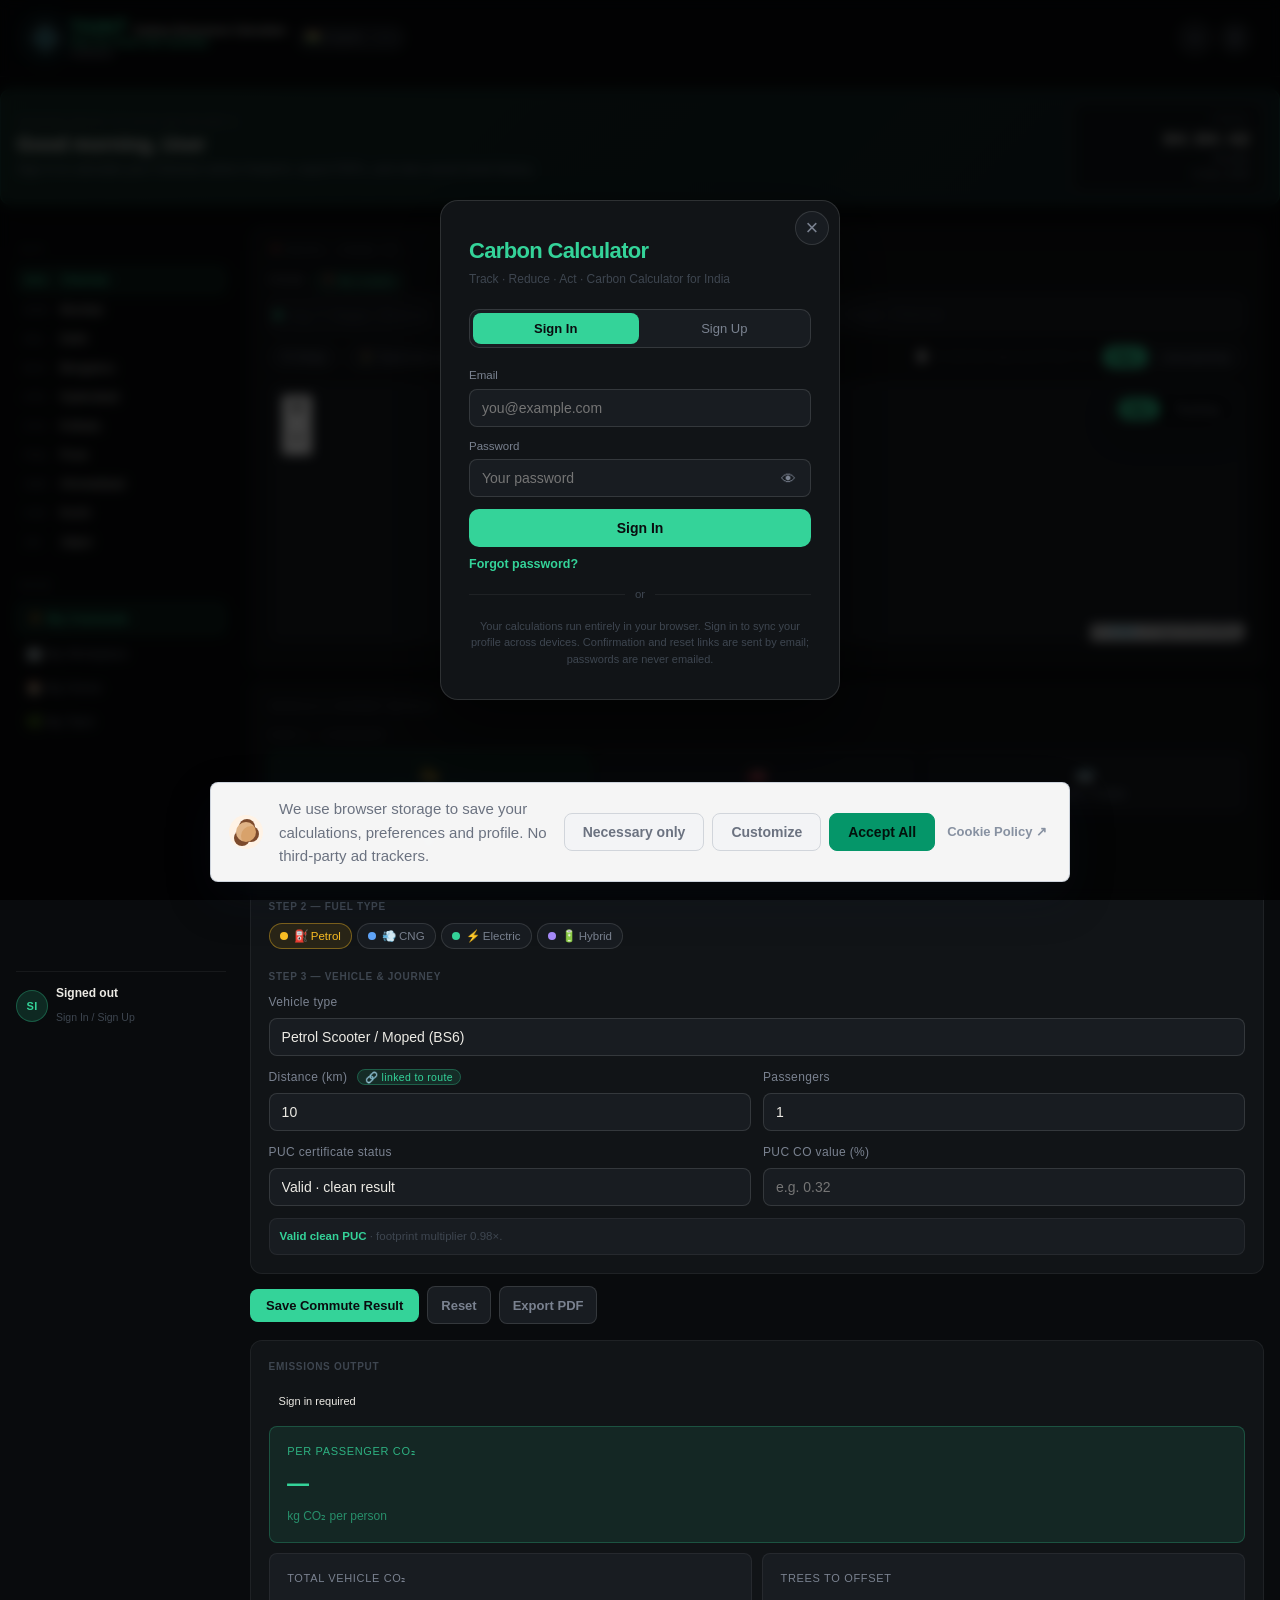
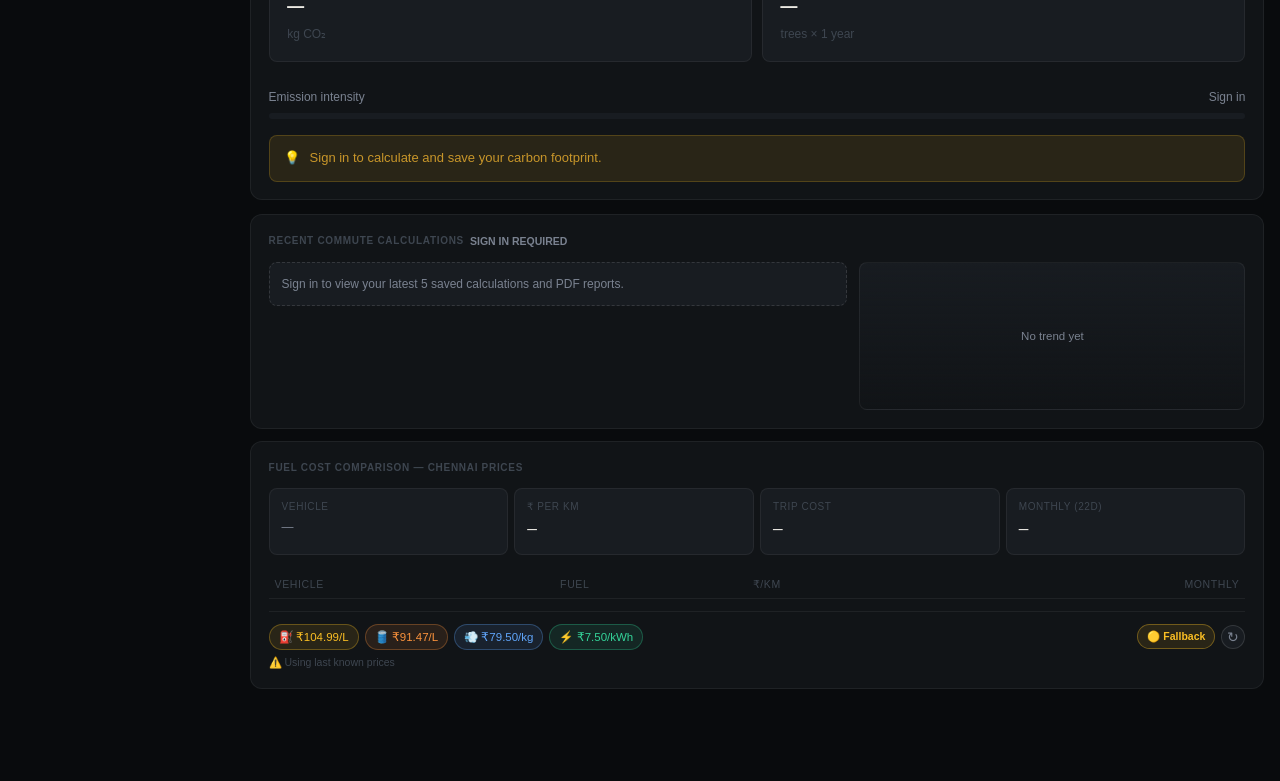
==== commit 7292c66c: "Update TAINT dev UI and recent calculation persistence" ====
--- a/index.html
+++ b/index.html
@@ -37,7 +37,7 @@
 ╚══════════════════════════════════════════════════════════════════════════════╝
 -->
 <meta charset="UTF-8"/>
-<meta http-equiv="Content-Security-Policy" content="default-src 'self'; script-src 'self' 'unsafe-inline' https://cdnjs.cloudflare.com https://cdn.jsdelivr.net; style-src 'self' 'unsafe-inline' https://fonts.googleapis.com https://cdnjs.cloudflare.com; font-src https://fonts.gstatic.com data:; img-src 'self' data: blob: https:; connect-src 'self' https://api.anthropic.com https://nominatim.openstreetmap.org https://router.project-osrm.org https://api.waqi.info https://api.open-meteo.com https://*.supabase.co https://formsubmit.co https://server.arcgisonline.com; form-action 'self' https://formsubmit.co; frame-src 'none'; worker-src 'none'; object-src 'none'; base-uri 'self';">
+<meta http-equiv="Content-Security-Policy" content="default-src 'self'; script-src 'self' 'unsafe-inline' https://cdnjs.cloudflare.com https://cdn.jsdelivr.net; style-src 'self' 'unsafe-inline' https://fonts.googleapis.com https://cdnjs.cloudflare.com; font-src https://fonts.gstatic.com data:; img-src 'self' data: blob: https:; connect-src 'self' https://nominatim.openstreetmap.org https://router.project-osrm.org https://api.waqi.info https://api.open-meteo.com https://*.supabase.co https://formsubmit.co https://server.arcgisonline.com; form-action 'self' https://formsubmit.co; frame-src 'self' blob: data:; worker-src 'none'; object-src 'none'; base-uri 'self';">
 
 <meta name="viewport" content="width=device-width,initial-scale=1.0"/>
 <title>TAINT — Carbon Emissions Calculator</title>
@@ -52,7 +52,7 @@
 <!-- Supabase used for Auth and persistence. -->
 <script src="https://cdn.jsdelivr.net/npm/@supabase/supabase-js@2.106.1/dist/umd/supabase.min.js" integrity="sha384-dzQgxMPp/h+N0t5qDf6Bp516wKZr3pXgGMpA7/ZM6tiWkqYo90N060L03dxnZ8Tf" crossorigin="anonymous" referrerpolicy="no-referrer" defer></script>
 
-<link rel="stylesheet" href="./assets/css/app.css?v=20260601-prod-branding"/>
+<link rel="stylesheet" href="./assets/css/app.css?v=20260605-db-report-ui"/>
 
 </head>
 <body>
@@ -71,11 +71,15 @@
     <!-- Brand -->
     <a class="logo" href="#" aria-label="TAINT home">
       <img class="logo-mark" src="./assets/logo1.png" alt="">
-      <span class="logo-text"><span class="logo-name">TAINT</span><span class="logo-city" id="logoCity">Chennai</span></span>
+      <span class="logo-text">
+        <span class="logo-primary"><span class="logo-name">TAINT</span><span class="logo-product">Carbon Emissions Calculator</span></span>
+        <span class="logo-tagline">Taint the Great Job Carefully!</span>
+        <span class="logo-city" id="logoCity">Chennai</span>
+      </span>
     </a>
 
     <!-- Live clock -->
-    <div class="clock-pill" id="clockPill">
+    <div class="clock-pill" id="clockPill" hidden aria-hidden="true">
       <span class="clock-dot"></span>
       <strong id="cTime">--:--:--</strong>
       <span id="cDay">---</span>
@@ -83,7 +87,7 @@
     </div>
 
     <!-- Live temperature (Open-Meteo, no key) -->
-    <div class="temp-chip" id="tempChip" title="Current temperature">
+    <div class="temp-chip" id="tempChip" title="Current temperature" hidden aria-hidden="true">
       <span>🌡️</span>
       <span class="tv" id="tempVal">—</span>
       <span id="tempUnit">°C</span>
@@ -91,7 +95,7 @@
     </div>
 
     <!-- Air quality index -->
-    <div class="aqi-chip" id="aqiChip" title="Air Quality Index">
+    <div class="aqi-chip" id="aqiChip" title="Air Quality Index" hidden aria-hidden="true">
       <span id="aqiEmoji">🌫️</span>
       <span>AQI</span>
       <span class="av" id="aqiVal">—</span>
@@ -101,12 +105,12 @@
     <!-- Language & country -->
     <div class="lang-chip" title="Website language and target region">
       <span>🇮🇳</span>
-      <span>Tamil · English</span>
+      <span>English</span>
       <span style="opacity:.5;font-size:10px">· India</span>
     </div>
 
     <!-- Dark / light theme toggle -->
-    <button class="theme-btn" id="themeBtn">🌙 Dark</button>
+    <button class="theme-btn" id="themeBtn" hidden aria-hidden="true">🌙 Dark</button>
     <div class="account-controls">
       <button class="user-avatar-btn" id="userAvatarBtn" title="Sign in / Account" aria-label="User account">
         <span id="userAvatarInitial">GU</span>
@@ -115,9 +119,29 @@
         <span></span><span></span><span></span>
       </button>
       <div class="account-menu" id="accountMenu" role="menu" aria-label="Account details">
-        <div class="account-menu-title" id="accountMenuName">Guest</div>
+        <div class="account-menu-title" id="accountMenuName">Signed out</div>
         <div class="account-menu-email" id="accountMenuEmail">Not signed in</div>
         <div class="account-menu-meta" id="accountMenuProvider">Local browser</div>
+        <button class="account-menu-action" id="accountPrefsBtn" type="button" aria-expanded="false" aria-controls="accountPreferences">Settings - Preferences</button>
+        <div class="account-preferences" id="accountPreferences" hidden>
+          <div class="account-pref-section">
+            <div class="account-pref-title">Preferences</div>
+            <p>Manage first-party storage used for calculations, profile state and cookie acknowledgement.</p>
+            <div class="account-pref-actions">
+              <button type="button" id="prefCookieNecessaryBtn">Necessary only</button>
+              <button type="button" id="prefCookieAcceptBtn">Accept all</button>
+              <button type="button" id="prefCookieClearBtn">Clear</button>
+            </div>
+          </div>
+          <div class="account-pref-section">
+            <div class="account-pref-title">Theme</div>
+            <p>Choose the display mode for this workspace.</p>
+            <div class="account-pref-actions two">
+              <button type="button" id="prefThemeDark">Dark</button>
+              <button type="button" id="prefThemeLight">Light</button>
+            </div>
+          </div>
+        </div>
         <button class="account-menu-action" id="accountDetailsBtn" type="button">Account details</button>
         <button class="account-menu-action danger" id="accountLogoutBtn" type="button">Logout</button>
       </div>
@@ -129,22 +153,15 @@
 <section class="welcome-card" id="welcomeCard" aria-live="polite">
   <div class="welcome-copy">
     <div class="welcome-kicker" id="welcomeLoginTime">Session starting...</div>
-    <h2><span id="welcomeGreeting">Good day</span>, <span id="welcomeUserName">Guest</span></h2>
+    <h2><span id="welcomeGreeting">Good day</span>, <span id="welcomeUserName">User</span></h2>
     <p id="welcomeMessage">Your TAINT workspace is ready for city commute, home, workplace, and purchase footprint accounting.</p>
   </div>
   <div class="welcome-side">
-    <div class="welcome-chip" id="welcomeSessionChip">Guest mode</div>
-    <div class="welcome-fuel-card" aria-label="Today's fuel cost rates">
-      <div class="welcome-fuel-head">
-        <span>Today fuel rates</span>
-        <b id="welcomeFuelSource">Fallback</b>
-      </div>
-      <div class="welcome-fuel-grid">
-        <span>Petrol <b id="welcomePetrolRate">₹--/L</b></span>
-        <span>Diesel <b id="welcomeDieselRate">₹--/L</b></span>
-        <span>CNG <b id="welcomeCngRate">₹--/kg</b></span>
-        <span>EV <b id="welcomeElecRate">₹--/kWh</b></span>
-      </div>
+    <div class="welcome-time-card" aria-label="Session date and time">
+      <span class="welcome-time-label">Today</span>
+      <b id="welcomeTime">--:--:--</b>
+      <span id="welcomeDay">---</span>
+      <span id="welcomeDate">-- --- ----</span>
     </div>
   </div>
 </section>
@@ -165,7 +182,7 @@
       <div class="sb-user-row" id="sbUserRow">
         <div class="sb-avatar" id="sbAvatar">GU</div>
         <div class="sb-user-info">
-          <div class="sb-user-name" id="sbUserName">Guest</div>
+          <div class="sb-user-name" id="sbUserName">Signed out</div>
           <button class="sb-user-action" id="sbUserAction">Sign In</button>
         </div>
       </div>
@@ -178,12 +195,12 @@
   <div class="header">
     <div class="badge-row">
       <span class="badge">🌿 India · Multi-city</span>
-      <span class="aqi-badge" id="aqiBadge">🌫️ AQI checking…</span>
-      <span class="aqi-badge" id="tempBadge">🌡️ fetching temp…</span>
-    </div>
-    <h1>Carbon Emissions Calculator</h1>
-    <p class="slogan">Taint the Great Job Carefully!</p>
-    <p class="header-sub">Scientific methodology from CEA, ICCT, IPCC &amp; MoRTH. Live fuel prices · OSM routing · Real-time AQI &amp; weather.</p>
+      <span class="aqi-badge" id="aqiBadge" hidden aria-hidden="true">AQI checking...</span>
+      <span class="aqi-badge" id="tempBadge" hidden aria-hidden="true">Fetching temp...</span>
+    </div>
+    <h1 hidden>Carbon Emissions Calculator</h1>
+    <p class="slogan" hidden>Taint the Great Job Carefully!</p>
+    <p class="header-sub" hidden>Scientific methodology from CEA, ICCT, IPCC &amp; MoRTH. Live fuel prices · OSM routing · Real-time AQI &amp; weather.</p>
   </div>
 
   <!-- ── GLOBAL STATS ── -->
@@ -268,10 +285,18 @@
       <button class="swap-btn" id="swapBtn" title="Swap locations">⇅ Swap</button>
       <button class="live-track-btn" id="ltToggleBtn">🚦 Track Live Journey</button>
       <span class="route-map-hint" id="routeMapHint">🖱️ Or click the map to pin From / To</span>
-    </div>
-
-    <!-- Live Journey Tracker (expands below swap row) -->
-    <div class="lt-card" id="ltCard">
+      <div class="route-view-tabs" role="tablist" aria-label="Route workspace">
+        <button class="route-view-tab active" id="routeMapTab" type="button" role="tab" aria-selected="true" data-route-view="map">Map</button>
+        <button class="route-view-tab" id="routeLiveTab" type="button" role="tab" aria-selected="false" data-route-view="live">Live journey</button>
+      </div>
+    </div>
+
+    <!-- Live Journey Tracker (switches with route map) -->
+    <div class="lt-card route-view-panel" id="ltCard" data-route-view-panel="live" hidden>
+      <div class="route-floating-toggle" role="tablist" aria-label="Map and tracking view">
+        <button class="route-view-tab" type="button" role="tab" aria-selected="false" data-route-view="map">Map</button>
+        <button class="route-view-tab active" type="button" role="tab" aria-selected="true" data-route-view="live">Tracking</button>
+      </div>
       <!-- Status bar -->
       <div class="lt-status-bar">
         <span class="lt-status-dot" id="ltDot"></span>
@@ -332,7 +357,11 @@
     </div>
 
     <!-- Route map -->
-    <div id="routeMapWrap">
+    <div id="routeMapWrap" class="route-view-panel active" data-route-view-panel="map">
+      <div class="route-floating-toggle" role="tablist" aria-label="Map and tracking view">
+        <button class="route-view-tab active" type="button" role="tab" aria-selected="true" data-route-view="map">Map</button>
+        <button class="route-view-tab" type="button" role="tab" aria-selected="false" data-route-view="live">Tracking</button>
+      </div>
       <div id="routeMap"></div>
     </div>
 
@@ -436,6 +465,7 @@
   <div class="calc-actions">
     <button class="wp-calc-btn compact-calc" id="commuteCalcBtn">Save Commute Result</button>
     <button class="reset-action-btn" id="commuteResetBtn" type="button">Reset</button>
+    <button class="reset-action-btn" id="commutePdfBtn" type="button">Export PDF</button>
   </div>
 
   <div class="card">
@@ -659,8 +689,8 @@
     <div class="admin-env-row">
       <span>Environment</span>
       <b id="adminEnvName">dev</b>
-      <span id="adminEnvProject">Supabase dev project</span>
-      <span id="adminEnvSite">GitHub Pages dev site</span>
+      <span id="adminEnvProject">Data project</span>
+      <span id="adminEnvSite">Site endpoint</span>
     </div>
     <div class="layer-grid">
       <div class="layer-tile presentation">
@@ -673,11 +703,11 @@
       </div>
       <div class="layer-tile persistence">
         <b>Persistence</b>
-        <span>First-party guest cookie, localStorage fallback, Supabase Auth, and queued writes.</span>
+        <span>First-party cookies, browser storage fallback, cloud authentication, and queued writes.</span>
       </div>
       <div class="layer-tile data">
         <b>Data</b>
-        <span>Supabase tables, RPCs, JSON artifacts, media buckets, process logs, and scientific references.</span>
+        <span>Private tables, RPCs, JSON artifacts, media buckets, process logs, and scientific references.</span>
       </div>
     </div>
   </div>
@@ -906,7 +936,7 @@
 
   <!-- WP7: Team Commute -->
   <div class="card">
-    <div class="card-title">🚌 Team Commute <span class="wp-per">(aggregate)</span></div>
+    <div class="card-title team-commute-title">🚌 Team Commute <span class="wp-per">(aggregate)</span></div>
     <div class="fg-grid">
       <div class="fg"><label>Employees commuting to office daily</label>
         <input type="number" id="wpCommuters" min="0" value="40" placeholder="40"/></div>
@@ -939,7 +969,7 @@
   <!-- WP Results -->
   <div class="card" id="wpResultCard" style="display:none">
     <div class="card-title">📊 Workplace Carbon Footprint
-      <button class="wp-export-btn" id="wpExportBtn">📥 Export Report</button>
+      <button class="wp-export-btn" id="wpExportBtn">📥 Export PDF</button>
     </div>
 
     <!-- Headline number -->
@@ -1264,7 +1294,7 @@
   <!-- HM Results -->
   <div class="card" id="hmResultCard" style="display:none">
     <div class="card-title">📊 Home Carbon Footprint
-      <button class="wp-export-btn" id="hmExportBtn">📥 Export Report</button>
+      <button class="wp-export-btn" id="hmExportBtn">📥 Export PDF</button>
     </div>
 
     <!-- Hero -->
@@ -1541,7 +1571,7 @@
     </div>
 
     <!-- Export whole profile -->
-    <button class="wp-calc-btn" id="mtExportBtn" style="margin-top:4px">📥 Export My Full Carbon Profile</button>
+    <button class="wp-calc-btn" id="mtExportBtn" style="margin-top:4px">📥 Export My PDF</button>
   </div>
 
   <!-- Wizard navigation -->
@@ -1580,7 +1610,7 @@
   <!-- AI Recommendations strip -->
   <div class="card tb-ai-card" id="tbAiCard">
     <div class="card-title">Recommended for You
-      <span class="tb-ai-badge">AI-powered</span>
+      <span class="tb-ai-badge">Calculation-based</span>
     </div>
     <div class="tb-ai-body" id="tbAiBody">
       <div class="tb-ai-hint">Complete <strong>My Taint</strong> first to get personalised picks based on your biggest carbon sources.</div>
@@ -1635,7 +1665,7 @@
         <b>Affiliate links</b>
         <span>Clicking "Buy on Amazon" or "Buy on Flipkart" adds our affiliate tag to the URL. You pay the same price — the retailer shares a small commission with us (2–12%).</span>
       </div>
-      <div class="tb-how-item">
+      <div class="tb-how-item" hidden>
         <span class="tb-how-icon">Brand</span>
         <b>Brand partnerships</b>
         <span>Some brands (EVs, solar) offer referral bonuses for qualified leads. We disclose these on each card. No sponsored placement — ranking is always by CO₂ saved.</span>
@@ -1650,6 +1680,9 @@
 
 
   <!-- ── TAINT CONTACT ── -->
+
+  </div><!-- /buySection -->
+
   <div class="card tc-card">
     <div class="card-title">📬 Contact</div>
     <div class="tc-grid">
@@ -1728,7 +1761,7 @@
           <div class="cs-title">Feedback from this device</div>
           <div id="fbList"><div class="fb-empty">No feedback yet.</div></div>
         </div>
-        <div class="fb-setup-hint">
+        <div class="fb-setup-hint" hidden>
           <b>📬 Setup:</b> Check <code style="font-size:11px;background:var(--s2);padding:1px 5px;border-radius:4px">taint.calculator@gmail.com</code> for a FormSubmit activation link on first use.
           <button class="fb-test-btn" id="fbTestBtn" style="margin-top:6px">🧪 Send Test Email</button>
           <span class="fb-test-result" id="fbTestResult"></span>
@@ -1736,14 +1769,6 @@
       </div>
 
     </div><!-- /tc-grid -->
-
-    <div class="cookie-panel" id="cookiePanel">
-      <div>
-        <b>Cookie use</b>
-        <span>This app stores only the first-party <code>taint_skip_auth</code> preference cookie for guest mode. GitHub Pages hosts the static app; it does not read GitHub account cookies or add tracking cookies.</span>
-      </div>
-      <button class="cookie-clear-btn" id="cookieClearBtn" type="button">Clear Cookie</button>
-    </div>
 
     <!-- Contact + data sources strip -->
     <div class="tc-footer">
@@ -1765,7 +1790,6 @@
   </div>
 
 
-  </div><!-- /buySection -->
 
   <!-- siteCarbonCard removed — now in Taint Contact within Taint Buy -->
   <div id="siteCarbonCard" style="display:none" aria-hidden="true"></div>
@@ -1798,15 +1822,16 @@
      Leave as-is to run in local-only mode (no global stats).
      ═══════════════════════════════════════════════ -->
 <script src="./supabase-config.js?v=20260601-prod-branding"></script>
-<script src="./assets/js/supabase-runtime-config.js?v=20260601-prod-branding" defer></script>
+<script src="./assets/js/supabase-runtime-config.js?v=20260605-db-report-ui" defer></script>
 
 <!-- ═══════════════════════════════════════════════
      MAIN APPLICATION SCRIPT
      ═══════════════════════════════════════════════ -->
-<script src="./assets/js/app.js?v=20260601-prod-branding" defer></script>
+<script src="./assets/js/app.js?v=20260605-db-report-ui" defer></script>
 <!-- ── AUTH OVERLAY ── -->
 <div class="auth-overlay hidden" id="authOverlay">
   <div class="auth-card" id="authCard">
+    <button class="auth-close-btn" id="authCloseBtn" type="button" aria-label="Close sign in">×</button>
     <div class="auth-brand">Carbon Calculator</div>
     <div class="auth-tagline">Track · Reduce · Act · <span style="color:var(--hi)">Carbon Calculator for India</span></div>
 
@@ -1826,11 +1851,21 @@
       </div>
       <div class="auth-field" id="authPasswordField">
         <label id="authPasswordLabel">Password</label>
-        <input type="password" id="authPassword" class="auth-input" placeholder="Minimum 8 characters" autocomplete="current-password" maxlength="72"/>
+        <div class="password-wrap">
+          <input type="password" id="authPassword" class="auth-input" placeholder="Minimum 8 characters" autocomplete="current-password" maxlength="72"/>
+          <button class="password-toggle" id="authPasswordToggle" type="button" aria-label="Show password" aria-pressed="false">
+            <span aria-hidden="true">👁</span>
+          </button>
+        </div>
       </div>
       <div class="auth-field" id="authConfirmPasswordField" style="display:none">
         <label>Confirm new password</label>
-        <input type="password" id="authConfirmPassword" class="auth-input" placeholder="Re-enter new password" autocomplete="new-password" maxlength="72"/>
+        <div class="password-wrap">
+          <input type="password" id="authConfirmPassword" class="auth-input" placeholder="Re-enter new password" autocomplete="new-password" maxlength="72"/>
+          <button class="password-toggle" id="authConfirmPasswordToggle" type="button" aria-label="Show password" aria-pressed="false">
+            <span aria-hidden="true">👁</span>
+          </button>
+        </div>
       </div>
       <div class="auth-error" id="authError" role="alert" aria-live="assertive" hidden></div>
       <div class="auth-success" id="authSuccess" role="status" aria-live="polite" hidden></div>
@@ -1847,24 +1882,42 @@
       <svg width="18" height="18" viewBox="0 0 18 18" style="margin-right:8px"><path fill="#4285F4" d="M17.64 9.2c0-.637-.057-1.25-.164-1.84H9v3.48h4.844c-.209 1.125-.843 2.078-1.796 2.716v2.258h2.908c1.702-1.567 2.684-3.875 2.684-6.614z"/><path fill="#34A853" d="M9 18c2.43 0 4.467-.806 5.956-2.18l-2.908-2.259c-.806.54-1.837.86-3.048.86-2.344 0-4.328-1.584-5.036-3.711H.957v2.332A8.997 8.997 0 0 0 9 18z"/><path fill="#FBBC05" d="M3.964 10.71A5.41 5.41 0 0 1 3.682 9c0-.593.102-1.17.282-1.71V4.958H.957A8.996 8.996 0 0 0 0 9c0 1.452.348 2.827.957 4.042l3.007-2.332z"/><path fill="#EA4335" d="M9 3.58c1.321 0 2.508.454 3.44 1.345l2.582-2.58C13.463.891 11.426 0 9 0A8.997 8.997 0 0 0 .957 4.958L3.964 6.29C4.672 4.163 6.656 3.58 9 3.58z"/></svg>
       Continue with Google
     </button>
-    <button class="auth-google-btn" id="authGithub">Continue with GitHub</button>
+    <button class="auth-google-btn" id="authGithub">Continue with connected account</button>
     <div class="auth-provider-note" id="authProviderNote" hidden></div>
     <div class="auth-sso-row">
       <input type="text" id="authSsoDomain" class="auth-input" placeholder="company.com for SSO" autocomplete="organization"/>
       <button class="auth-sso-btn" id="authSsoBtn">SSO</button>
     </div>
 
-    <button class="auth-skip" id="authSkip">Continue as guest  →</button>
-
     <p class="auth-note">Your calculations run entirely in your browser. Sign in to sync your profile across devices. Confirmation and reset links are sent by email; passwords are never emailed.</p>
   </div>
 </div>
+<div class="pdf-viewer hidden" id="pdfViewer" role="dialog" aria-modal="true" aria-label="PDF report viewer">
+  <div class="pdf-viewer-card">
+    <div class="pdf-viewer-head">
+      <img src="./assets/logo1.png" alt="TAINT" class="pdf-viewer-logo">
+      <div>
+        <b id="pdfViewerTitle">TAINT PDF report</b>
+        <span>Calculation report preview</span>
+      </div>
+      <button class="pdf-viewer-download" id="pdfViewerDownload" type="button">Download PDF</button>
+      <button class="pdf-viewer-close" id="pdfViewerClose" type="button" aria-label="Close PDF viewer">x</button>
+    </div>
+    <iframe id="pdfViewerFrame" title="TAINT calculation PDF preview"></iframe>
+  </div>
+</div>
+
 <div class="cookie-consent hidden" id="cookieConsent" role="dialog" aria-live="polite" aria-label="Cookie notice">
-  <div>
-    <b>Cookie use</b>
-    <span>This app uses one first-party preference cookie for guest mode and this acknowledgement. No ads, no tracking, and no GitHub account cookies are read.</span>
-  </div>
-  <button type="button" id="cookieAcceptBtn">Accept</button>
+  <span class="cookie-consent-icon" aria-hidden="true">Cookie</span>
+  <div class="cookie-consent-copy">
+    <span>We use browser storage to save your calculations, preferences and profile. No third-party ad trackers.</span>
+  </div>
+  <div class="cookie-consent-actions">
+    <button type="button" id="cookieNecessaryBtn" class="cookie-secondary-btn">Necessary only</button>
+    <button type="button" id="cookieCustomizeBtn" class="cookie-secondary-btn">Customize</button>
+    <button type="button" id="cookieAcceptBtn" class="cookie-primary-btn">Accept All</button>
+    <a href="#accountPreferences" class="cookie-policy-link">Cookie Policy</a>
+  </div>
 </div>
 <div class="toast-region" id="toastRegion" aria-live="polite" aria-atomic="false"></div>
 
--- a/assets/css/app.css
+++ b/assets/css/app.css
@@ -83,9 +83,12 @@
   width:34px;height:34px;border-radius:50%;object-fit:cover;flex-shrink:0;
   box-shadow:0 0 20px rgba(34,211,238,.35);
 }
-.logo-text{display:flex;flex-direction:column;justify-content:center;line-height:.98;}
+.logo-text{display:flex;flex-direction:column;justify-content:center;line-height:1.04;min-width:0;}
+.logo-primary{display:flex;align-items:baseline;gap:6px;min-width:0;}
 .logo-name{font-size:20px;font-weight:800;letter-spacing:0;}
-.logo-city{font-family:'DM Sans',sans-serif;font-size:10px;font-weight:600;color:var(--mu);letter-spacing:0;text-transform:uppercase;margin-top:1px;}
+.logo-product{font-family:'DM Sans',sans-serif;font-size:11px;font-weight:800;color:var(--tx);letter-spacing:0;white-space:nowrap;}
+.logo-tagline{font-family:'DM Sans',sans-serif;font-size:10px;font-weight:700;color:var(--green);letter-spacing:0;white-space:nowrap;}
+.logo-city{font-family:'DM Sans',sans-serif;font-size:9.5px;font-weight:700;color:var(--mu);letter-spacing:0;text-transform:uppercase;margin-top:1px;}
 .logo sup{font-size:9px; font-weight:400; color:var(--mu); margin-left:4px; letter-spacing:0; vertical-align:super;}
 /* Live clock pill */
 .clock-pill{
@@ -259,6 +262,37 @@
   overflow:hidden;
   text-overflow:ellipsis;
 }
+.welcome-time-card{
+  min-width:190px;
+  border:1px solid var(--bd2);
+  border-radius:8px;
+  background:rgba(17,20,23,.72);
+  padding:9px 12px;
+  display:grid;
+  grid-template-columns:1fr;
+  gap:2px;
+  text-align:right;
+}
+html.light .welcome-time-card{background:rgba(255,255,255,.74);}
+.welcome-time-label{
+  color:var(--hi);
+  font-size:10px;
+  font-weight:900;
+  text-transform:uppercase;
+  letter-spacing:.08em;
+}
+.welcome-time-card b{
+  color:var(--tx);
+  font-family:'DM Mono',monospace;
+  font-size:18px;
+  line-height:1.15;
+  font-weight:900;
+}
+.welcome-time-card span:not(.welcome-time-label){
+  color:var(--mu);
+  font-size:11px;
+  line-height:1.25;
+}
 @media(max-width:760px){
   .welcome-card{
     margin:10px 12px 0;
@@ -273,6 +307,7 @@
   .welcome-chip{max-width:100%;}
   .welcome-fuel-card{min-width:0;max-width:none;width:100%;}
   .welcome-fuel-grid{grid-template-columns:repeat(2,minmax(0,1fr));}
+  .welcome-time-card{min-width:0;width:100%;text-align:left;}
 }
 
 /* ══ PAGE WRAPPER ══ */
@@ -440,7 +475,7 @@
 .ri-clear{position:absolute;right:10px;top:50%;transform:translateY(-50%);background:none;border:none;color:var(--hi);font-size:14px;cursor:pointer;display:none;padding:2px;}
 .ri-clear.show{display:block;}
 .ri-clear:hover{color:var(--tx);}
-.swap-row{display:flex;align-items:center;gap:8px;margin:4px 0;}
+.swap-row{display:flex;align-items:center;gap:8px;margin:4px 0;flex-wrap:wrap;}
 .swap-btn{
   background:var(--s2);border:1px solid var(--bd2);border-radius:999px;
   padding:4px 12px;display:flex;align-items:center;gap:4px;
@@ -544,6 +579,13 @@
   color:var(--tx);
   border-color:rgba(52,211,153,.35);
   background:rgba(52,211,153,.08);
+}
+.team-commute-title{
+  flex-wrap:nowrap;
+  white-space:nowrap;
+}
+.team-commute-title .wp-per{
+  white-space:nowrap;
 }
 .wp-hero{padding:16px;border-radius:var(--rs);background:rgba(52,211,153,.06);border:1px solid rgba(52,211,153,.2);margin-bottom:14px;}
 .wp-hero-num{display:flex;align-items:baseline;gap:8px;}
@@ -631,29 +673,83 @@
 .cookie-panel code{font-family:'DM Mono',monospace;font-size:11px;color:var(--blue);}
 .cookie-clear-btn{flex-shrink:0;border:1px solid var(--bd2);background:var(--surface);color:var(--mu);border-radius:999px;padding:7px 12px;font-size:11.5px;font-weight:700;font-family:'DM Sans',sans-serif;cursor:pointer;}
 .cookie-clear-btn:hover{color:var(--green);border-color:rgba(52,211,153,.35);}
-.cookie-consent{position:fixed;left:16px;bottom:16px;z-index:10020;width:min(460px,calc(100vw - 32px));display:flex;align-items:center;gap:12px;padding:12px;border-radius:8px;background:var(--surface);border:1px solid var(--bd2);box-shadow:0 18px 44px rgba(0,0,0,.4);}
+.cookie-consent{position:fixed;left:50%;bottom:18px;transform:translateX(-50%);z-index:10020;width:min(860px,calc(100vw - 32px));display:flex;align-items:center;gap:16px;padding:14px 18px;border-radius:8px;background:rgba(255,255,255,.96);border:1px solid rgba(148,163,184,.42);box-shadow:0 18px 46px rgba(15,23,42,.22);color:#6b7280;}
 .cookie-consent.hidden{display:none;}
-.cookie-consent div{display:flex;flex-direction:column;gap:4px;min-width:0;}
-.cookie-consent b{font-size:12px;color:var(--tx);}
-.cookie-consent span{font-size:11.5px;color:var(--mu);line-height:1.45;}
-.cookie-consent button{border:none;background:var(--green);color:#07100c;border-radius:8px;padding:8px 13px;font-size:12px;font-weight:800;font-family:'DM Sans',sans-serif;cursor:pointer;flex-shrink:0;}
+.cookie-consent-icon{width:34px;height:34px;border-radius:50%;display:flex;align-items:center;justify-content:center;flex-shrink:0;background:#fff3e6;color:#8b5e34;font-size:0;position:relative;}
+.cookie-consent-icon::before{content:"";width:20px;height:20px;border-radius:50%;background:#d8a26b;box-shadow:inset 5px 4px 0 rgba(255,255,255,.18),5px 2px 0 -2px #7c4a2c,-4px 6px 0 -2px #7c4a2c,1px -5px 0 -2px #7c4a2c;}
+.cookie-consent-copy{flex:1;min-width:180px;font-size:15px;line-height:1.55;color:#6b7280;}
+.cookie-consent-copy span{color:inherit;}
+.cookie-consent-actions{display:flex;align-items:center;gap:8px;flex-wrap:wrap;justify-content:flex-end;}
+.cookie-consent button{border:1px solid #d1d5db;border-radius:8px;padding:10px 18px;font-size:14px;font-weight:800;font-family:'DM Sans',sans-serif;cursor:pointer;white-space:nowrap;}
+.cookie-secondary-btn{background:#f3f4f6;color:#6b7280;}
+.cookie-primary-btn{background:#059669!important;color:#03120c!important;border-color:#059669!important;}
+.cookie-policy-link{font-size:13px;font-weight:700;color:#8791a1;text-decoration:none;white-space:nowrap;padding:8px 4px;}
+.cookie-policy-link::after{content:" ↗";}
+.cookie-policy-link:hover{color:#059669;text-decoration:underline;}
+:root[data-theme="dark"] .cookie-consent{background:rgba(248,250,252,.97);color:#6b7280;}
+
+.pdf-viewer{position:fixed;inset:0;z-index:10030;display:flex;align-items:center;justify-content:center;padding:18px;background:rgba(2,6,23,.72);backdrop-filter:blur(8px);}
+.pdf-viewer.hidden{display:none;}
+.pdf-viewer-card{width:min(980px,100%);height:min(88vh,820px);display:flex;flex-direction:column;overflow:hidden;border-radius:8px;border:1px solid var(--bd2);background:var(--surface);box-shadow:0 24px 70px rgba(0,0,0,.48);}
+.pdf-viewer-head{display:flex;align-items:center;gap:12px;padding:12px 14px;border-bottom:1px solid var(--bd);background:linear-gradient(90deg,rgba(52,211,153,.12),rgba(56,189,248,.08));}
+.pdf-viewer-logo{width:38px;height:38px;border-radius:8px;object-fit:contain;background:#070b0f;border:1px solid rgba(52,211,153,.25);padding:3px;}
+.pdf-viewer-head div{display:flex;flex-direction:column;gap:2px;min-width:0;flex:1;}
+.pdf-viewer-head b{font-size:13px;color:var(--tx);overflow:hidden;text-overflow:ellipsis;white-space:nowrap;}
+.pdf-viewer-head span{font-size:11px;color:var(--mu);}
+.pdf-viewer-download{border:1px solid rgba(52,211,153,.35);background:rgba(52,211,153,.12);color:var(--green);border-radius:8px;padding:8px 10px;font-family:'DM Sans',sans-serif;font-size:11.5px;font-weight:900;cursor:pointer;white-space:nowrap;}
+.pdf-viewer-download:hover{background:rgba(52,211,153,.2);}
+.pdf-viewer-close{width:34px;height:34px;border-radius:50%;border:1px solid var(--bd2);background:var(--s2);color:var(--tx);font-size:18px;font-weight:800;cursor:pointer;}
+.pdf-viewer-close:hover{border-color:rgba(52,211,153,.4);color:var(--green);}
+.pdf-viewer iframe{width:100%;height:100%;border:0;background:#fff;}
 
 .recent-card{margin-top:14px;}
 .recent-meta{float:right;font-family:'DM Sans',sans-serif;font-size:10.5px;font-weight:700;color:var(--mu);text-transform:uppercase;letter-spacing:0;}
 .recent-layout{display:grid;grid-template-columns:minmax(0,1.2fr) minmax(180px,.8fr);gap:12px;align-items:stretch;}
 .recent-list{display:flex;flex-direction:column;gap:8px;min-width:0;}
-.recent-row{display:grid;grid-template-columns:minmax(0,1fr) auto;gap:8px;padding:9px 10px;border:1px solid var(--bd);border-radius:8px;background:var(--s2);}
+.recent-toolbar{display:flex;align-items:center;justify-content:space-between;gap:10px;padding:8px 10px;border:1px solid var(--bd);border-radius:8px;background:rgba(52,211,153,.05);font-size:11.5px;font-weight:800;color:var(--green);}
+.recent-toolbar-actions{display:flex;align-items:center;gap:6px;flex-wrap:wrap;justify-content:flex-end;}
+.recent-row{display:grid;grid-template-columns:minmax(0,1fr) auto;gap:10px;padding:10px;border:1px solid var(--bd);border-radius:8px;background:var(--s2);}
+.recent-actions{display:flex;flex-direction:column;align-items:flex-end;gap:7px;}
+.recent-title-line{display:flex;align-items:center;gap:7px;min-width:0;}
+.recent-rank{flex-shrink:0;display:inline-flex;align-items:center;justify-content:center;min-width:28px;height:22px;border-radius:999px;background:rgba(52,211,153,.12);border:1px solid rgba(52,211,153,.28);color:var(--green);font-size:10.5px;font-weight:900;}
 .recent-title{font-size:12.5px;font-weight:800;color:var(--tx);overflow:hidden;text-overflow:ellipsis;white-space:nowrap;}
 .recent-detail{font-size:11px;color:var(--mu);line-height:1.45;margin-top:2px;}
+.recent-mapping{font-family:'DM Mono',monospace;font-size:9.5px;color:var(--hi);line-height:1.35;margin-top:5px;word-break:break-word;}
 .recent-value{font-family:'DM Mono',monospace;font-size:13px;font-weight:800;color:var(--green);text-align:right;white-space:nowrap;}
+.recent-action-row{display:flex;align-items:center;justify-content:flex-end;gap:5px;flex-wrap:wrap;}
+.recent-action-btn{
+  min-width:44px;
+  border:1px solid var(--bd2);
+  background:var(--surface);
+  color:var(--mu);
+  border-radius:7px;
+  padding:4px 8px;
+  font-size:10.5px;
+  font-weight:800;
+  font-family:'DM Sans',sans-serif;
+  cursor:pointer;
+  white-space:nowrap;
+}
+.recent-action-btn:hover{color:var(--green);border-color:rgba(52,211,153,.35);}
+.recent-action-btn.danger:hover{color:var(--red);border-color:rgba(239,68,68,.35);}
 .recent-empty{padding:12px;border:1px dashed var(--bd2);border-radius:8px;color:var(--mu);font-size:12px;line-height:1.5;background:var(--s2);}
 .trend-chart{min-height:148px;border:1px solid var(--bd);border-radius:8px;background:linear-gradient(180deg,var(--s2),transparent);padding:8px;display:flex;align-items:center;justify-content:center;color:var(--mu);font-size:11.5px;}
+.trend-wrap{width:100%;display:flex;flex-direction:column;gap:6px;}
+.trend-summary{display:flex;align-items:center;justify-content:space-between;gap:8px;font-size:11px;color:var(--mu);}
+.trend-summary b{color:var(--tx);font-family:'DM Mono',monospace;}
+.trend-summary .up{color:var(--amber);}
+.trend-summary .down{color:var(--green);}
+.trend-summary .flat{color:var(--hi);}
 .trend-chart svg{width:100%;height:132px;display:block;}
+.trend-grid{stroke:var(--bd);stroke-width:.8;stroke-dasharray:3 4;}
 .trend-axis{stroke:var(--bd2);stroke-width:1;}
 .trend-line{fill:none;stroke:var(--green);stroke-width:3;stroke-linecap:round;stroke-linejoin:round;}
 .trend-area{fill:rgba(52,211,153,.1);}
 .trend-dot{fill:var(--green);stroke:var(--surface);stroke-width:2;}
 .trend-label{fill:var(--mu);font-size:10px;font-family:'DM Mono',monospace;}
+.trend-point-label{fill:var(--tx);font-size:8.5px;font-family:'DM Mono',monospace;}
+.trend-points{display:grid;grid-template-columns:repeat(2,minmax(0,1fr));gap:4px 8px;font-family:'DM Mono',monospace;font-size:9.5px;color:var(--hi);line-height:1.35;}
+.trend-points span{overflow:hidden;text-overflow:ellipsis;white-space:nowrap;}
 
 /* ── MY TAINT WIZARD ── */
 .mt-progress-wrap{margin-bottom:20px;}
@@ -952,6 +1048,20 @@
   padding:32px 28px;width:100%;max-width:400px;
   box-shadow:0 24px 64px rgba(0,0,0,.5);
   animation:fadeUp .3s ease;
+  position:relative;
+}
+.auth-close-btn{
+  position:absolute;top:10px;right:10px;width:34px;height:34px;
+  border:1px solid var(--bd2);border-radius:50%;
+  background:var(--s2);color:var(--mu);
+  display:flex;align-items:center;justify-content:center;
+  font-size:22px;line-height:1;font-family:'DM Sans',sans-serif;
+  cursor:pointer;transition:color .15s,border-color .15s,background .15s;
+}
+.auth-close-btn:hover{
+  color:var(--tx);
+  border-color:rgba(52,211,153,.35);
+  background:var(--s3);
 }
 .auth-brand{
   font-family:'Syne',sans-serif;font-size:22px;font-weight:800;
@@ -977,6 +1087,17 @@
 }
 .auth-input:focus{ border-color:var(--green); }
 .auth-input.invalid{ border-color:var(--red); box-shadow:0 0 0 2px rgba(248,113,113,.12); }
+.password-wrap{position:relative;display:flex;align-items:center;}
+.password-wrap .auth-input{width:100%;padding-right:46px;}
+.password-toggle{
+  position:absolute;right:6px;top:50%;transform:translateY(-50%);
+  width:34px;height:34px;border:1px solid transparent;border-radius:8px;
+  background:transparent;color:var(--mu);cursor:pointer;
+  display:flex;align-items:center;justify-content:center;
+  font-size:15px;line-height:1;transition:color .15s,background .15s,border-color .15s;
+}
+.password-toggle:hover{color:var(--green);background:var(--s3);border-color:var(--bd2);}
+.password-toggle[aria-pressed="true"]{color:var(--green);}
 .field-error{ min-height:14px;font-size:11px;color:var(--red); }
 .auth-error{
   font-size:12px;color:var(--red);min-height:16px;margin-bottom:4px;
@@ -1060,7 +1181,7 @@
 
 /* ── User avatar in topbar ── */
 .account-controls{
-  position:relative;display:flex;align-items:center;gap:6px;flex-shrink:0;
+  position:relative;display:flex;align-items:center;gap:6px;flex-shrink:0;margin-left:auto;
 }
 .user-avatar-btn{
   width:34px;height:34px;border-radius:50%;border:2px solid var(--bd2);
@@ -1082,7 +1203,7 @@
 }
 .account-menu-btn[aria-expanded="true"] span{background:var(--green);}
 .account-menu{
-  position:absolute;right:0;top:42px;min-width:230px;z-index:500;
+  position:absolute;right:0;top:42px;min-width:260px;z-index:500;
   padding:12px;border:1px solid var(--bd2);border-radius:10px;background:var(--surface);
   box-shadow:0 18px 44px rgba(0,0,0,.4);display:none;
 }
@@ -1097,6 +1218,15 @@
 }
 .account-menu-action:hover{border-color:rgba(52,211,153,.45);color:var(--green);}
 .account-menu-action.danger:hover{border-color:rgba(220,38,38,.45);color:var(--red);}
+.account-preferences{margin-top:8px;padding:10px;border-radius:8px;border:1px solid var(--bd2);background:var(--s2);display:flex;flex-direction:column;gap:10px;}
+.account-pref-section + .account-pref-section{padding-top:10px;border-top:1px solid var(--bd);}
+.account-pref-title{font-size:12px;font-weight:900;color:var(--tx);margin-bottom:4px;}
+.account-preferences p{margin:0;color:var(--mu);font-size:11px;line-height:1.45;}
+.account-pref-actions{display:grid;grid-template-columns:1fr 1fr 1fr;gap:6px;margin-top:9px;}
+.account-pref-actions.two{grid-template-columns:1fr 1fr;}
+.account-pref-actions button{border:1px solid var(--bd2);background:var(--surface);color:var(--mu);border-radius:7px;padding:6px 7px;font-family:'DM Sans',sans-serif;font-size:10.5px;font-weight:800;cursor:pointer;white-space:nowrap;}
+.account-pref-actions button:hover{border-color:rgba(52,211,153,.4);color:var(--green);}
+.account-pref-actions button.active{border-color:rgba(52,211,153,.5);background:rgba(52,211,153,.10);color:var(--green);}
 
 /* ── Sidebar user section ── */
 .sb-user{
@@ -1196,10 +1326,16 @@
 .live-track-btn.active{
   background:rgba(239,68,68,.12);border-color:rgba(239,68,68,.4);color:#ef4444;
 }
+.route-view-tabs{display:flex;align-items:center;gap:4px;padding:3px;border:1px solid var(--bd2);border-radius:999px;background:var(--s2);margin-left:0;flex-shrink:0;}
+.route-view-tab{border:none;border-radius:999px;background:transparent;color:var(--mu);font-family:'DM Sans',sans-serif;font-size:11.5px;font-weight:800;padding:5px 11px;cursor:pointer;white-space:nowrap;}
+.route-view-tab.active{background:var(--green);color:#07100c;}
+.route-view-panel[hidden]{display:none!important;}
+.route-floating-toggle{position:absolute;top:10px;right:10px;z-index:1200;display:flex;align-items:center;gap:4px;padding:4px;border-radius:999px;border:1px solid rgba(148,163,184,.35);background:rgba(9,13,15,.82);backdrop-filter:blur(8px);box-shadow:0 10px 30px rgba(0,0,0,.28);pointer-events:auto;}
+.route-floating-toggle .route-view-tab{font-size:11px;padding:5px 10px;}
 
 /* Live tracker card */
 .lt-card{
-  display:none;flex-direction:column;gap:10px;
+  display:none;flex-direction:column;gap:10px;position:relative;
   margin:8px 0;padding:12px;
   border-radius:var(--rs);border:1px solid var(--bd2);
   background:var(--s2);
@@ -1207,7 +1343,7 @@
 .lt-card.open{ display:flex; }
 
 .lt-status-bar{
-  display:flex;align-items:center;gap:8px;font-size:12px;
+  display:flex;align-items:center;gap:8px;font-size:12px;padding-right:150px;min-height:30px;
 }
 .lt-status-dot{
   width:8px;height:8px;border-radius:50%;background:var(--hi);flex-shrink:0;
@@ -1772,8 +1908,22 @@
   .vision-compare{grid-template-columns:1fr 1fr;}
   .layer-grid{grid-template-columns:1fr;}
   .recent-layout{grid-template-columns:1fr;}
-  .cookie-consent{left:12px;right:12px;bottom:12px;width:auto;flex-direction:column;align-items:stretch;}
-  .cookie-consent button{width:100%;}
+  .recent-row{grid-template-columns:1fr;}
+  .recent-actions{align-items:flex-start;}
+  .recent-action-row{justify-content:flex-start;}
+  .recent-toolbar{align-items:flex-start;flex-direction:column;}
+  .recent-toolbar-actions{justify-content:flex-start;}
+  .trend-points{grid-template-columns:1fr;}
+  .cookie-consent{left:12px;right:12px;bottom:12px;transform:none;width:auto;flex-direction:column;align-items:stretch;}
+  .cookie-consent-actions{justify-content:stretch;}
+  .cookie-consent-actions button{flex:1 1 130px;}
+  .cookie-policy-link{flex:1 1 100%;text-align:center;}
+  .route-view-tabs{order:2;width:100%;justify-content:center;margin-top:4px;}
+  .route-floating-toggle{left:10px;right:auto;top:10px;}
+  .lt-status-bar{padding-right:0;padding-top:42px;}
+  .route-map-hint{order:3;margin-left:0;width:100%;}
+  .pdf-viewer{padding:10px;}
+  .pdf-viewer-card{height:92vh;}
   .cookie-panel{flex-direction:column;align-items:stretch;}
   .cookie-clear-btn{width:100%;}
   .key-input-wrap{flex-direction:column;}
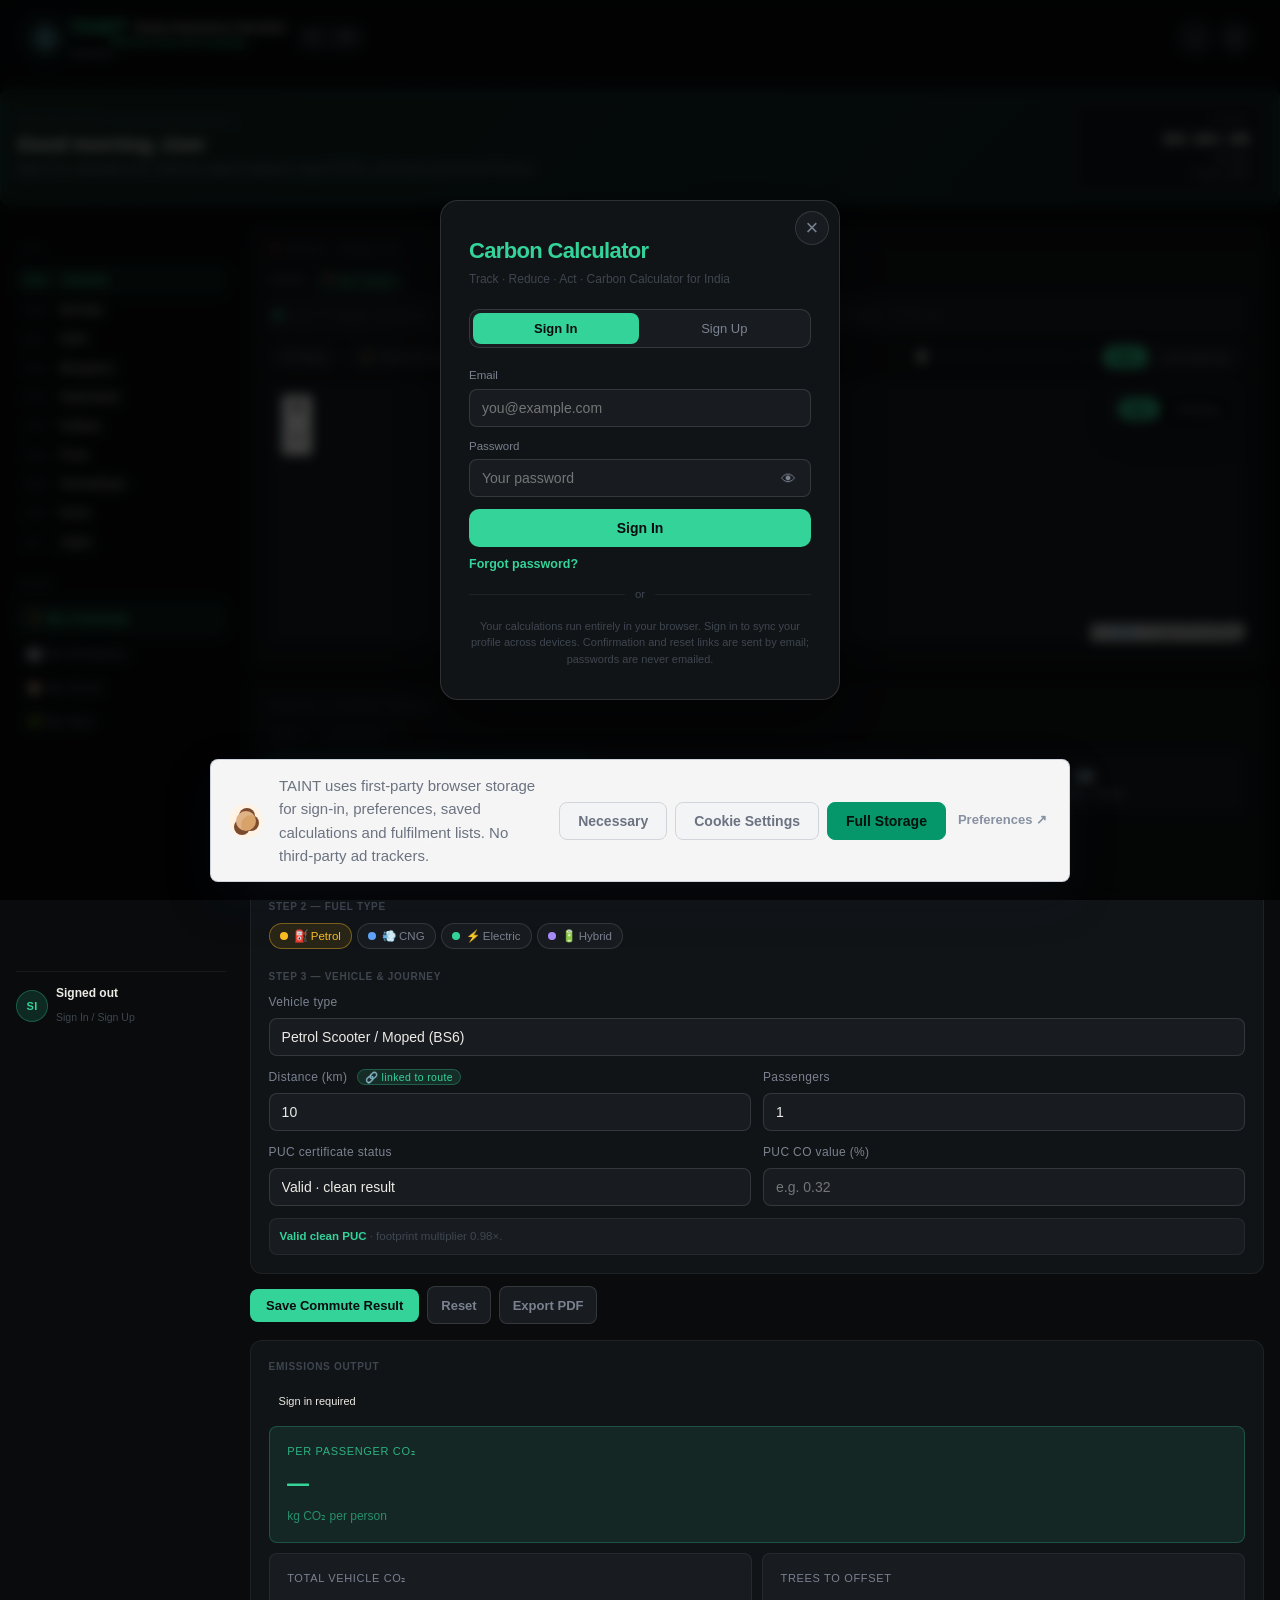
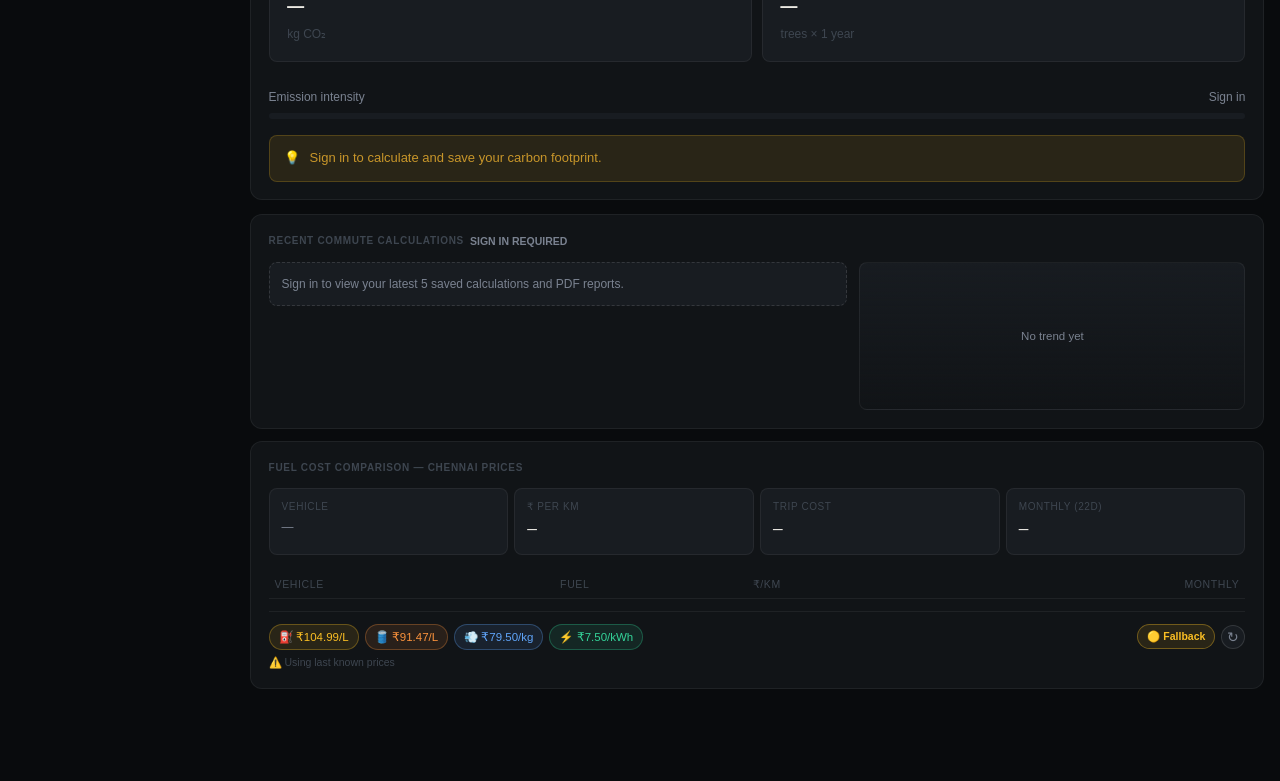
==== commit 140708cd: "Add factor registry and security gates" ====
--- a/index.html
+++ b/index.html
@@ -103,10 +103,10 @@
     </div>
 
     <!-- Language & country -->
-    <div class="lang-chip" title="Website language and target region">
-      <span>🇮🇳</span>
-      <span>English</span>
-      <span style="opacity:.5;font-size:10px">· India</span>
+    <div class="lang-chip" title="Language: English; country: India">
+      <span>EN</span>
+      <span class="lang-separator">/</span>
+      <span>IND</span>
     </div>
 
     <!-- Dark / light theme toggle -->
@@ -122,24 +122,31 @@
         <div class="account-menu-title" id="accountMenuName">Signed out</div>
         <div class="account-menu-email" id="accountMenuEmail">Not signed in</div>
         <div class="account-menu-meta" id="accountMenuProvider">Local browser</div>
-        <button class="account-menu-action" id="accountPrefsBtn" type="button" aria-expanded="false" aria-controls="accountPreferences">Settings - Preferences</button>
+        <button class="account-menu-action" id="accountPrefsBtn" type="button" aria-expanded="false" aria-controls="accountPreferences">Settings &gt; Preferences</button>
         <div class="account-preferences" id="accountPreferences" hidden>
-          <div class="account-pref-section">
-            <div class="account-pref-title">Preferences</div>
-            <p>Manage first-party storage used for calculations, profile state and cookie acknowledgement.</p>
+          <div class="account-pref-breadcrumb" id="accountPrefBreadcrumb">Settings &gt; Preferences &gt; Cookies</div>
+          <div class="account-pref-tabs" role="tablist" aria-label="Preference categories">
+            <button type="button" class="active" id="prefCookiesTab" data-pref-panel="cookies" role="tab" aria-selected="true" aria-controls="prefCookiesPanel">Cookies</button>
+            <button type="button" id="prefThemeTab" data-pref-panel="theme" role="tab" aria-selected="false" aria-controls="prefThemePanel">Theme</button>
+          </div>
+          <div class="account-pref-section" id="prefCookiesPanel" data-pref-section="cookies" role="tabpanel" aria-labelledby="prefCookiesTab">
+            <div class="account-pref-title">Cookie Storage</div>
+            <p>Necessary keeps sign-in and security basics only. Full storage also keeps preferences, saved calculations and fulfilment lists on this device.</p>
             <div class="account-pref-actions">
-              <button type="button" id="prefCookieNecessaryBtn">Necessary only</button>
-              <button type="button" id="prefCookieAcceptBtn">Accept all</button>
-              <button type="button" id="prefCookieClearBtn">Clear</button>
+              <button type="button" id="prefCookieNecessaryBtn" aria-pressed="false">Necessary</button>
+              <button type="button" id="prefCookieAcceptBtn" aria-pressed="false">Full storage</button>
+              <button type="button" id="prefCookieClearBtn">Reset notice</button>
             </div>
+            <div class="account-pref-status" id="prefCookieStatus">No storage choice recorded.</div>
           </div>
-          <div class="account-pref-section">
-            <div class="account-pref-title">Theme</div>
+          <div class="account-pref-section" id="prefThemePanel" data-pref-section="theme" role="tabpanel" aria-labelledby="prefThemeTab" hidden>
+            <div class="account-pref-title">Display Theme</div>
             <p>Choose the display mode for this workspace.</p>
             <div class="account-pref-actions two">
-              <button type="button" id="prefThemeDark">Dark</button>
-              <button type="button" id="prefThemeLight">Light</button>
+              <button type="button" id="prefThemeDark" aria-pressed="false">Dark</button>
+              <button type="button" id="prefThemeLight" aria-pressed="false">Light</button>
             </div>
+            <div class="account-pref-status" id="prefThemeStatus">Theme follows the current workspace setting.</div>
           </div>
         </div>
         <button class="account-menu-action" id="accountDetailsBtn" type="button">Account details</button>
@@ -692,6 +699,11 @@
       <span id="adminEnvProject">Data project</span>
       <span id="adminEnvSite">Site endpoint</span>
     </div>
+    <div class="admin-concurrency-row" aria-label="Runtime multitasking status">
+      <span>Session <b id="adminSessionId">local</b></span>
+      <span>Writes <b id="adminConcurrency">0/6 running, 0 queued</b></span>
+      <span>Tasks <b id="adminWriteStats">0 done, 0 skipped</b></span>
+    </div>
     <div class="layer-grid">
       <div class="layer-tile presentation">
         <b>Presentation</b>
@@ -703,7 +715,7 @@
       </div>
       <div class="layer-tile persistence">
         <b>Persistence</b>
-        <span>First-party cookies, browser storage fallback, cloud authentication, and queued writes.</span>
+        <span>First-party cookies, browser storage fallback, cloud authentication, cross-tab sync, and parallel queued writes.</span>
       </div>
       <div class="layer-tile data">
         <b>Data</b>
@@ -1607,15 +1619,15 @@
     <a href="#tbHowItWorks" class="tb-disc-link">How it works ↓</a>
   </div>
 
-  <!-- AI Recommendations strip -->
+  <!-- Profile-ranked fulfilment strip -->
   <div class="card tb-ai-card" id="tbAiCard">
-    <div class="card-title">Recommended for You
-      <span class="tb-ai-badge">Calculation-based</span>
+    <div class="card-title">Fulfilment Intelligence
+      <span class="tb-ai-badge">Profile-ranked</span>
     </div>
     <div class="tb-ai-body" id="tbAiBody">
-      <div class="tb-ai-hint">Complete <strong>My Taint</strong> first to get personalised picks based on your biggest carbon sources.</div>
-    </div>
-    <button class="tb-ai-btn" id="tbAiBtn">Get My Picks</button>
+      <div class="tb-ai-hint">Complete <strong>My Taint</strong> first to rank low-carbon fulfilment options by your largest footprint sources.</div>
+    </div>
+    <button class="tb-ai-btn" id="tbAiBtn">Rank Fulfilment</button>
   </div>
 
   <!-- Category filter -->
@@ -1644,9 +1656,9 @@
   <div class="tb-grid" id="tbGrid"></div>
 
   <div class="card recent-card" id="buyHistoryCard">
-    <div class="card-title">Taint Buy Checkout List <span class="recent-meta" id="buyRecentMeta">latest 5</span></div>
+    <div class="card-title">User Fulfilment Queue <span class="recent-meta" id="buyRecentMeta">latest 5</span></div>
     <div class="recent-layout">
-      <div class="recent-list" id="buyRecentList"><div class="recent-empty">Open a vendor link or mark a product bought to build your list.</div></div>
+      <div class="recent-list" id="buyRecentList"><div class="recent-empty">Open a vendor link or mark a product fulfilled to build your list.</div></div>
       <div class="trend-chart" id="buyTrendChart" aria-label="Taint Buy trend chart"></div>
     </div>
   </div>
@@ -1823,6 +1835,7 @@
      ═══════════════════════════════════════════════ -->
 <script src="./supabase-config.js?v=20260601-prod-branding"></script>
 <script src="./assets/js/supabase-runtime-config.js?v=20260605-db-report-ui" defer></script>
+<script src="./assets/js/factor-registry.js?v=20260610-factor-registry" defer></script>
 
 <!-- ═══════════════════════════════════════════════
      MAIN APPLICATION SCRIPT
@@ -1910,13 +1923,13 @@
 <div class="cookie-consent hidden" id="cookieConsent" role="dialog" aria-live="polite" aria-label="Cookie notice">
   <span class="cookie-consent-icon" aria-hidden="true">Cookie</span>
   <div class="cookie-consent-copy">
-    <span>We use browser storage to save your calculations, preferences and profile. No third-party ad trackers.</span>
+    <span>TAINT uses first-party browser storage for sign-in, preferences, saved calculations and fulfilment lists. No third-party ad trackers.</span>
   </div>
   <div class="cookie-consent-actions">
-    <button type="button" id="cookieNecessaryBtn" class="cookie-secondary-btn">Necessary only</button>
-    <button type="button" id="cookieCustomizeBtn" class="cookie-secondary-btn">Customize</button>
-    <button type="button" id="cookieAcceptBtn" class="cookie-primary-btn">Accept All</button>
-    <a href="#accountPreferences" class="cookie-policy-link">Cookie Policy</a>
+    <button type="button" id="cookieNecessaryBtn" class="cookie-secondary-btn">Necessary</button>
+    <button type="button" id="cookieCustomizeBtn" class="cookie-secondary-btn">Cookie Settings</button>
+    <button type="button" id="cookieAcceptBtn" class="cookie-primary-btn">Full Storage</button>
+    <a href="#accountPreferences" class="cookie-policy-link">Preferences</a>
   </div>
 </div>
 <div class="toast-region" id="toastRegion" aria-live="polite" aria-atomic="false"></div>
--- a/assets/css/app.css
+++ b/assets/css/app.css
@@ -83,11 +83,11 @@
   width:34px;height:34px;border-radius:50%;object-fit:cover;flex-shrink:0;
   box-shadow:0 0 20px rgba(34,211,238,.35);
 }
-.logo-text{display:flex;flex-direction:column;justify-content:center;line-height:1.04;min-width:0;}
-.logo-primary{display:flex;align-items:baseline;gap:6px;min-width:0;}
+.logo-text{display:flex;flex-direction:column;justify-content:center;align-items:stretch;line-height:1.04;min-width:0;}
+.logo-primary{display:flex;align-items:center;gap:6px;min-width:0;}
 .logo-name{font-size:20px;font-weight:800;letter-spacing:0;}
-.logo-product{font-family:'DM Sans',sans-serif;font-size:11px;font-weight:800;color:var(--tx);letter-spacing:0;white-space:nowrap;}
-.logo-tagline{font-family:'DM Sans',sans-serif;font-size:10px;font-weight:700;color:var(--green);letter-spacing:0;white-space:nowrap;}
+.logo-product{font-family:'DM Sans',sans-serif;font-size:11px;font-weight:800;color:var(--tx);letter-spacing:0;white-space:nowrap;line-height:1;}
+.logo-tagline{font-family:'DM Sans',sans-serif;font-size:10px;font-weight:700;color:var(--green);letter-spacing:0;white-space:nowrap;text-align:center;width:100%;}
 .logo-city{font-family:'DM Sans',sans-serif;font-size:9.5px;font-weight:700;color:var(--mu);letter-spacing:0;text-transform:uppercase;margin-top:1px;}
 .logo sup{font-size:9px; font-weight:400; color:var(--mu); margin-left:4px; letter-spacing:0; vertical-align:super;}
 /* Live clock pill */
@@ -132,10 +132,11 @@
 .lang-chip{
   display:flex;align-items:center;gap:5px;
   border-radius:999px;padding:4px 10px;
-  font-size:11.5px;font-weight:500;
+  font-family:'DM Mono',monospace;font-size:11px;font-weight:800;
   background:var(--s2);border:1px solid var(--bd2);color:var(--mu);
-  white-space:nowrap;cursor:default;letter-spacing:.02em;
-}
+  white-space:nowrap;cursor:default;letter-spacing:0;
+}
+.lang-chip .lang-separator{color:var(--hi);font-weight:700;}
 .theme-btn{
   margin-left:auto;background:var(--s2);border:1px solid var(--bd2);
   border-radius:999px;padding:5px 12px;font-size:12px;font-weight:500;
@@ -806,6 +807,9 @@
 .admin-env-row{display:flex;flex-wrap:wrap;align-items:center;gap:8px;margin:2px 0 12px;font-size:11.5px;color:var(--mu);}
 .admin-env-row b{padding:3px 8px;border-radius:999px;background:var(--s2);border:1px solid var(--bd2);color:var(--green);text-transform:uppercase;font-size:10.5px;letter-spacing:0;}
 .admin-env-row span:not(:first-child){padding:3px 8px;border-radius:999px;background:var(--s2);border:1px solid var(--bd);max-width:100%;overflow:hidden;text-overflow:ellipsis;white-space:nowrap;}
+.admin-concurrency-row{display:flex;flex-wrap:wrap;gap:8px;margin:0 0 12px;font-size:11.5px;color:var(--mu);}
+.admin-concurrency-row span{padding:6px 8px;border-radius:6px;background:var(--s2);border:1px solid var(--bd);max-width:100%;overflow:hidden;text-overflow:ellipsis;white-space:nowrap;}
+.admin-concurrency-row b{color:var(--green);font-weight:800;}
 .layer-grid{display:grid;grid-template-columns:repeat(4,minmax(0,1fr));gap:10px;}
 .layer-tile{padding:12px;border-radius:8px;background:var(--s2);border:1px solid var(--bd);min-height:112px;}
 .layer-tile b{display:block;font-size:12px;color:var(--tx);margin-bottom:6px;}
@@ -1203,7 +1207,7 @@
 }
 .account-menu-btn[aria-expanded="true"] span{background:var(--green);}
 .account-menu{
-  position:absolute;right:0;top:42px;min-width:260px;z-index:500;
+  position:absolute;right:0;top:42px;width:min(340px,calc(100vw - 24px));z-index:500;
   padding:12px;border:1px solid var(--bd2);border-radius:10px;background:var(--surface);
   box-shadow:0 18px 44px rgba(0,0,0,.4);display:none;
 }
@@ -1219,14 +1223,22 @@
 .account-menu-action:hover{border-color:rgba(52,211,153,.45);color:var(--green);}
 .account-menu-action.danger:hover{border-color:rgba(220,38,38,.45);color:var(--red);}
 .account-preferences{margin-top:8px;padding:10px;border-radius:8px;border:1px solid var(--bd2);background:var(--s2);display:flex;flex-direction:column;gap:10px;}
-.account-pref-section + .account-pref-section{padding-top:10px;border-top:1px solid var(--bd);}
+.account-pref-breadcrumb{font-size:10px;font-weight:900;color:var(--hi);letter-spacing:.05em;text-transform:uppercase;}
+.account-pref-tabs{display:grid;grid-template-columns:1fr 1fr;gap:4px;padding:3px;border:1px solid var(--bd);border-radius:8px;background:var(--surface);}
+.account-pref-tabs button{border:0;border-radius:6px;background:transparent;color:var(--mu);padding:7px 8px;font-family:'DM Sans',sans-serif;font-size:11px;font-weight:900;cursor:pointer;}
+.account-pref-tabs button:hover{color:var(--tx);}
+.account-pref-tabs button.active{background:rgba(52,211,153,.12);color:var(--green);}
+.account-pref-section{padding:9px;border:1px solid var(--bd);border-radius:8px;background:rgba(255,255,255,.02);}
+.account-pref-section + .account-pref-section{padding-top:9px;}
 .account-pref-title{font-size:12px;font-weight:900;color:var(--tx);margin-bottom:4px;}
 .account-preferences p{margin:0;color:var(--mu);font-size:11px;line-height:1.45;}
 .account-pref-actions{display:grid;grid-template-columns:1fr 1fr 1fr;gap:6px;margin-top:9px;}
 .account-pref-actions.two{grid-template-columns:1fr 1fr;}
-.account-pref-actions button{border:1px solid var(--bd2);background:var(--surface);color:var(--mu);border-radius:7px;padding:6px 7px;font-family:'DM Sans',sans-serif;font-size:10.5px;font-weight:800;cursor:pointer;white-space:nowrap;}
+.account-pref-actions button{border:1px solid var(--bd2);background:var(--surface);color:var(--mu);border-radius:7px;padding:7px 7px;font-family:'DM Sans',sans-serif;font-size:10.5px;font-weight:800;cursor:pointer;white-space:nowrap;min-width:0;}
 .account-pref-actions button:hover{border-color:rgba(52,211,153,.4);color:var(--green);}
 .account-pref-actions button.active{border-color:rgba(52,211,153,.5);background:rgba(52,211,153,.10);color:var(--green);}
+.account-pref-actions button[aria-pressed="true"]{border-color:rgba(52,211,153,.55);background:rgba(52,211,153,.12);color:var(--green);}
+.account-pref-status{margin-top:8px;padding:7px 8px;border-radius:7px;background:var(--surface);border:1px solid var(--bd);font-size:10.5px;line-height:1.4;color:var(--hi);}
 
 /* ── Sidebar user section ── */
 .sb-user{
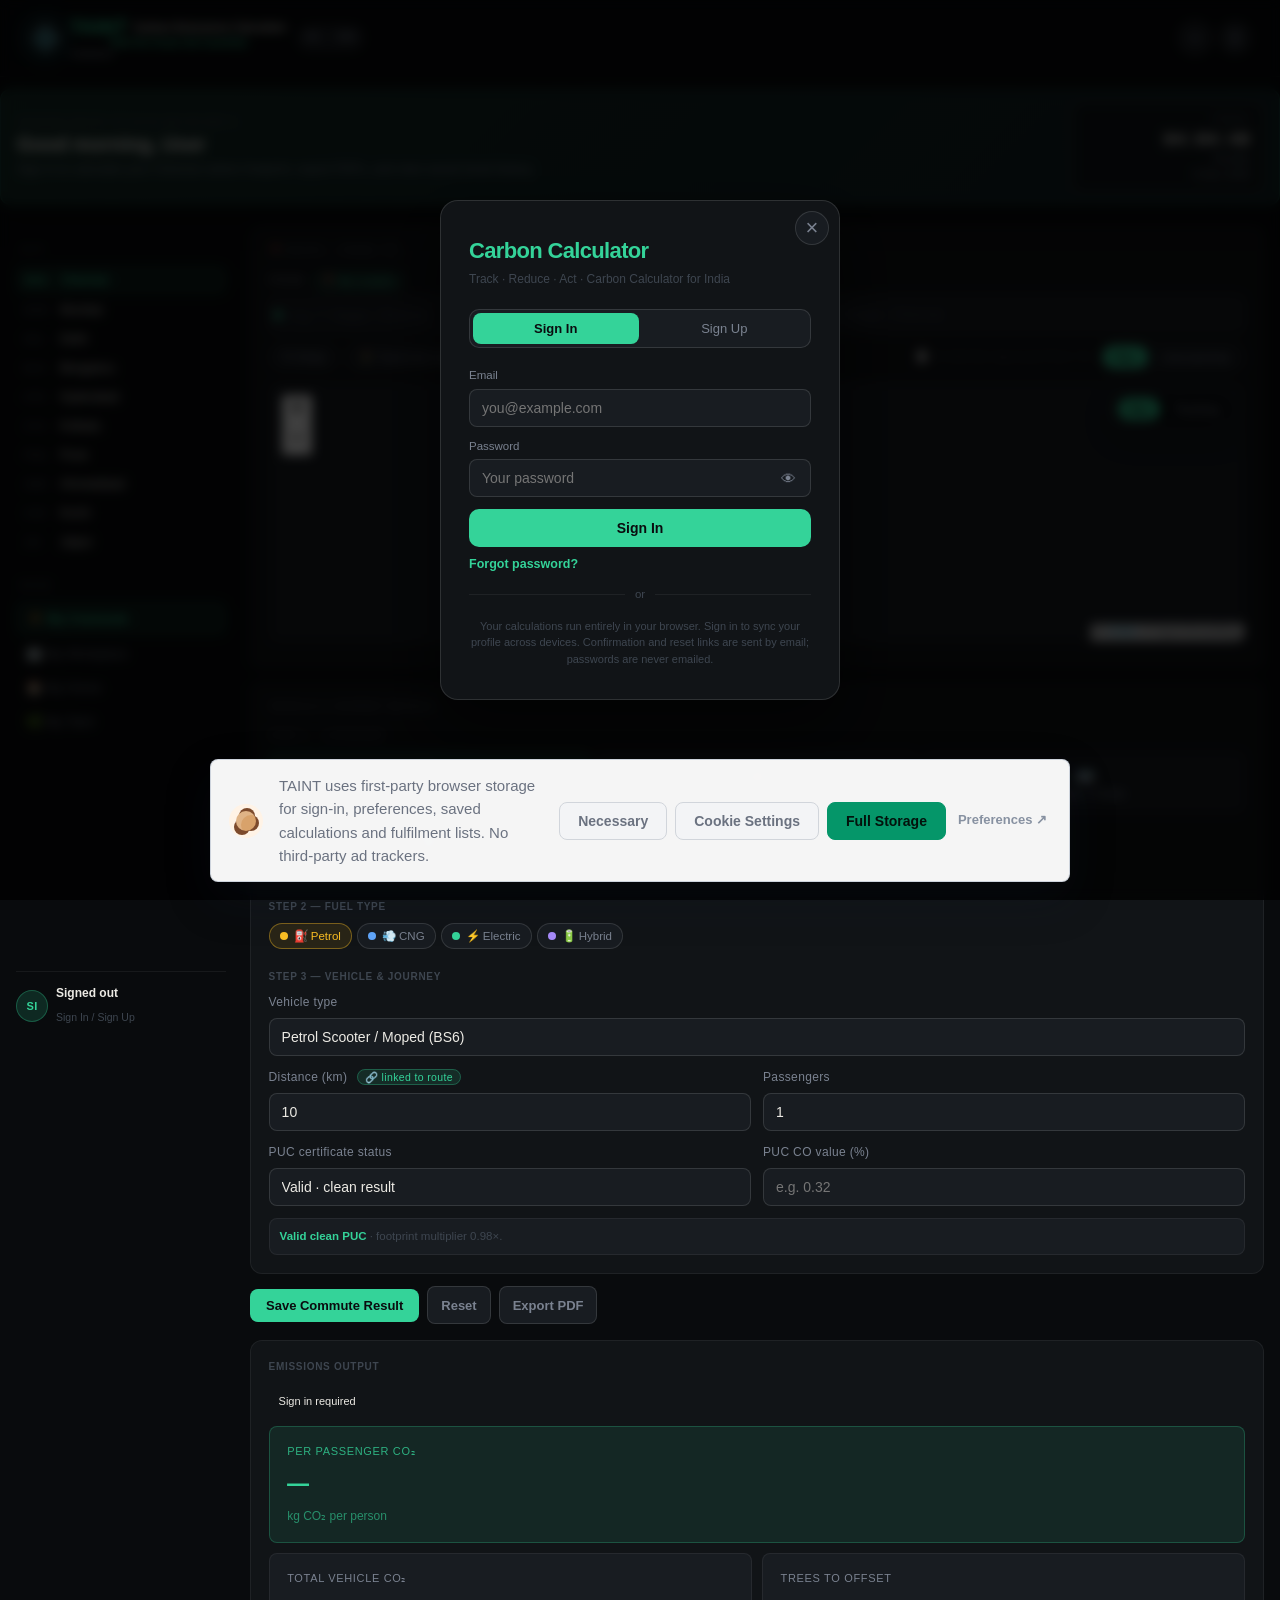
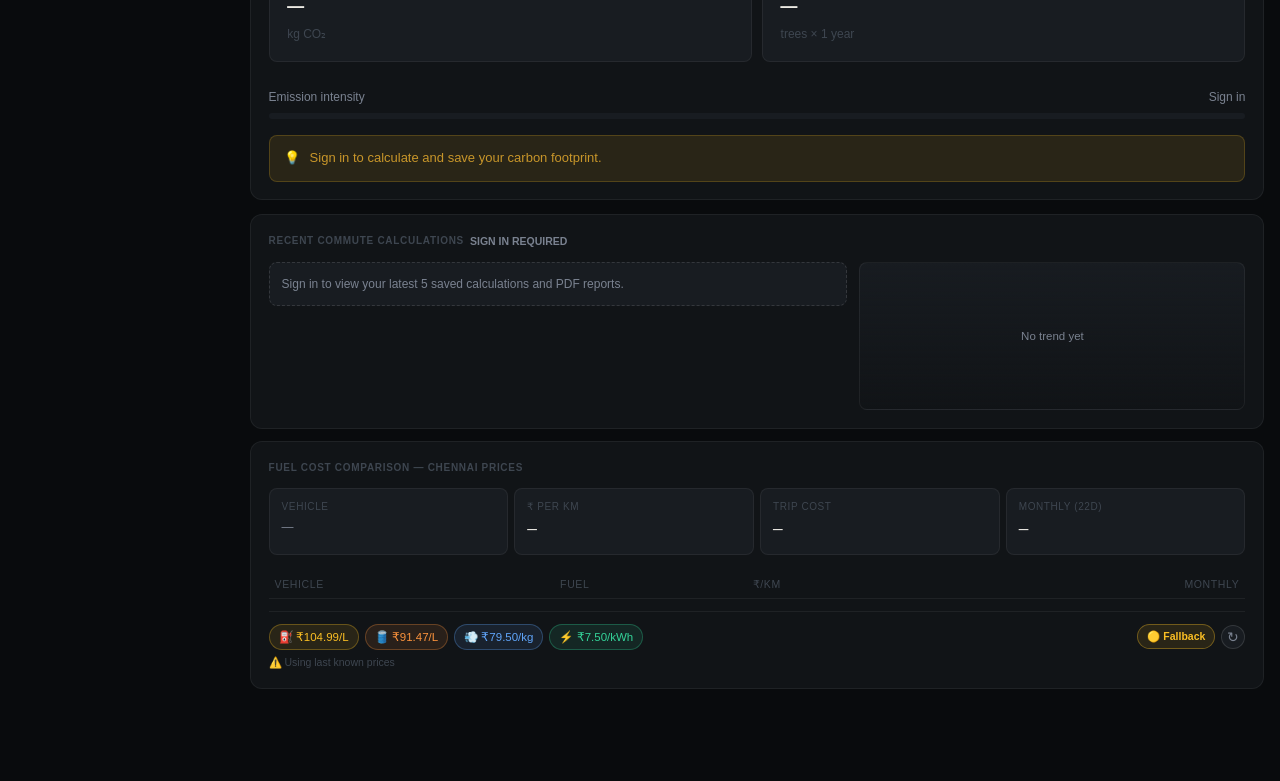
==== commit e01c0b59: "Update feedback contact email" ====
--- a/index.html
+++ b/index.html
@@ -33,7 +33,7 @@
 ║                                                                             ║
 ║  AQI — replace WAQI_TOKEN='demo' with free token from aqicn.org/api/       ║
 ║  FEEDBACK — replace FEEDBACK_EMAIL with your email (FormSubmit.co)         ║
-║  CONTACT: taint.calculator@gmail.com                                        ║
+║  CONTACT: support@taintcarbon.in                                            ║
 ╚══════════════════════════════════════════════════════════════════════════════╝
 -->
 <meta charset="UTF-8"/>
@@ -1730,7 +1730,7 @@
       <!-- RIGHT: Feedback form -->
       <div class="tc-panel tc-feedback">
         <div class="tc-panel-title">Send Feedback</div>
-        <p class="tc-desc">Found a bug, have a suggestion, or want a new vehicle? Sent directly to <strong>taint.calculator@gmail.com</strong>.</p>
+        <p class="tc-desc">Found a bug, have a suggestion, or want a new vehicle? Sent directly to <strong>support@taintcarbon.in</strong>.</p>
         <form class="fb-form" id="fbForm" novalidate>
           <div class="fb-row">
             <div class="fb-grp">
@@ -1774,7 +1774,7 @@
           <div id="fbList"><div class="fb-empty">No feedback yet.</div></div>
         </div>
         <div class="fb-setup-hint" hidden>
-          <b>📬 Setup:</b> Check <code style="font-size:11px;background:var(--s2);padding:1px 5px;border-radius:4px">taint.calculator@gmail.com</code> for a FormSubmit activation link on first use.
+          <b>📬 Setup:</b> Check <code style="font-size:11px;background:var(--s2);padding:1px 5px;border-radius:4px">support@taintcarbon.in</code> for a FormSubmit activation link on first use.
           <button class="fb-test-btn" id="fbTestBtn" style="margin-top:6px">🧪 Send Test Email</button>
           <span class="fb-test-result" id="fbTestResult"></span>
         </div>
@@ -1785,7 +1785,7 @@
     <!-- Contact + data sources strip -->
     <div class="tc-footer">
       <div class="tc-contact">
-        <span>📧 <a href="mailto:taint.calculator@gmail.com">taint.calculator@gmail.com</a></span>
+        <span>📧 <a href="mailto:support@taintcarbon.in">support@taintcarbon.in</a></span>
         <span>·</span>
         <span style="color:var(--hi);font-size:12px">Data corrections · partnerships · media</span>
       </div>
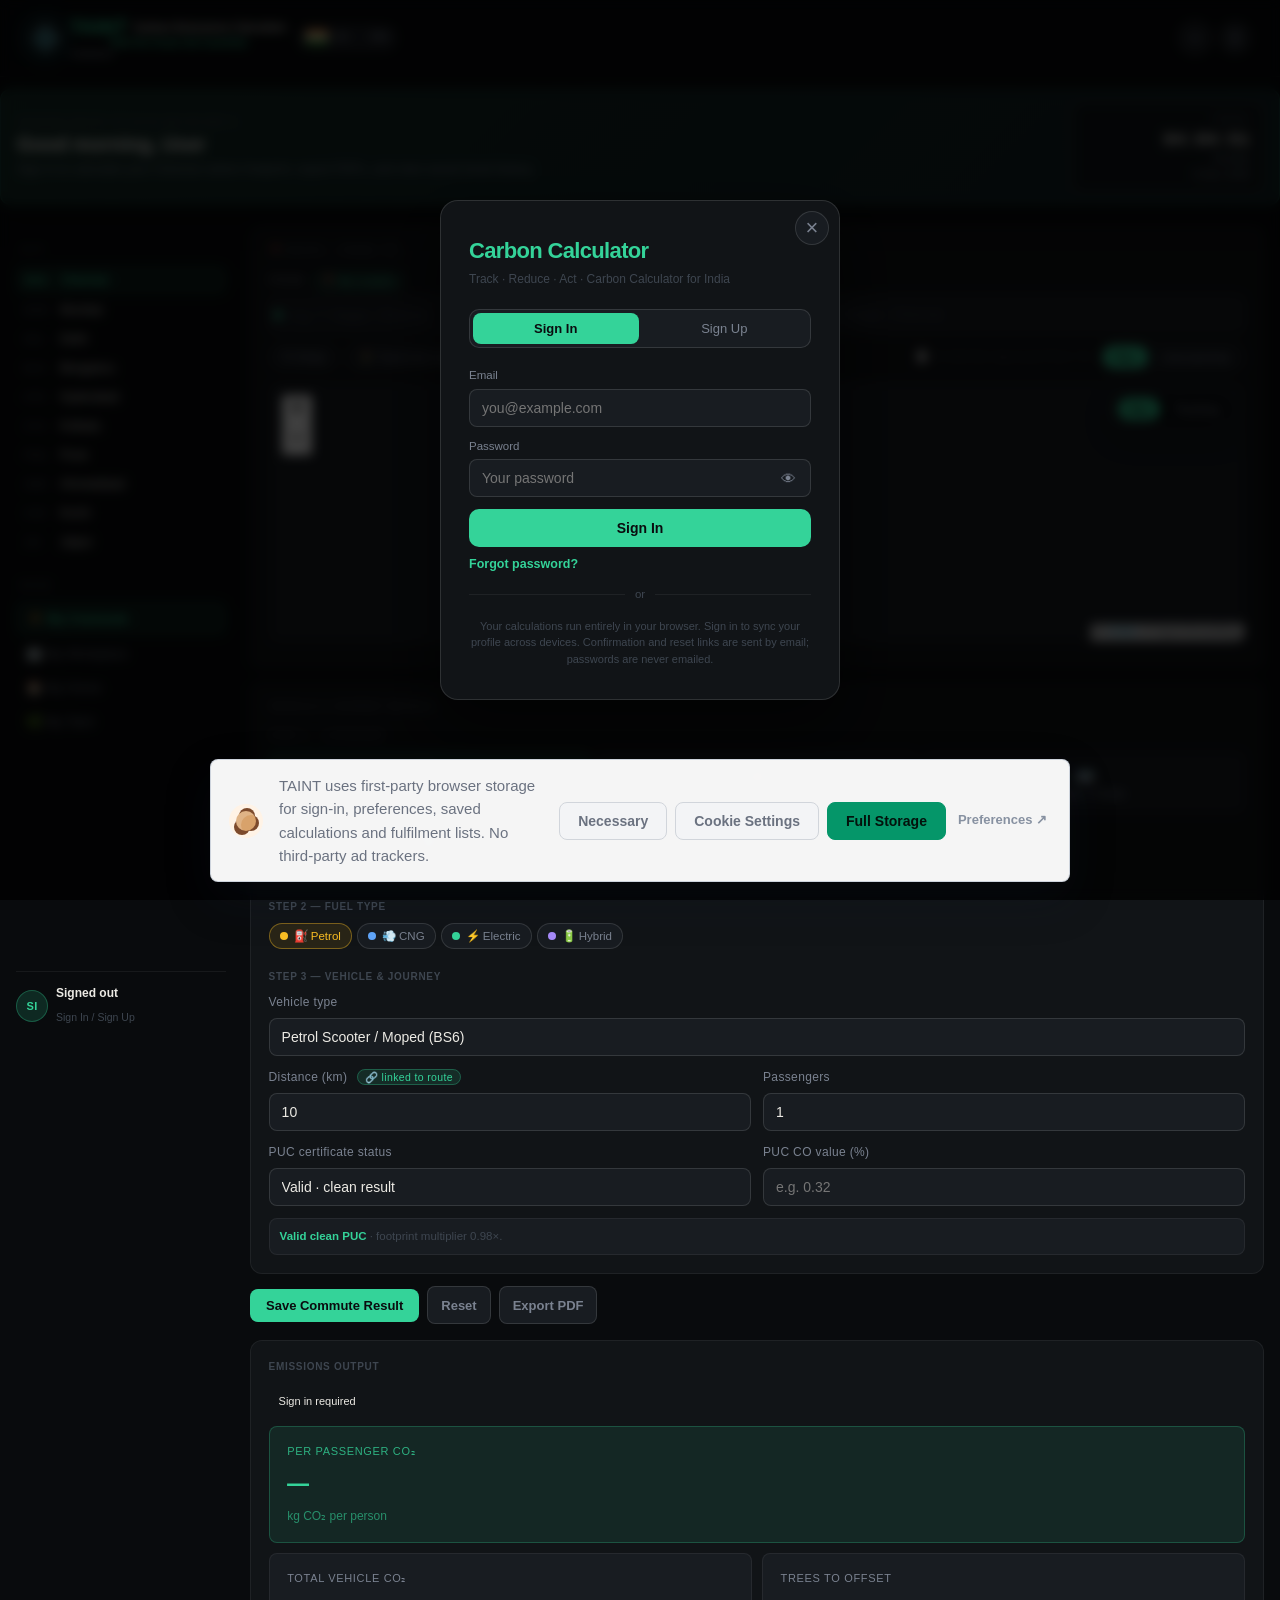
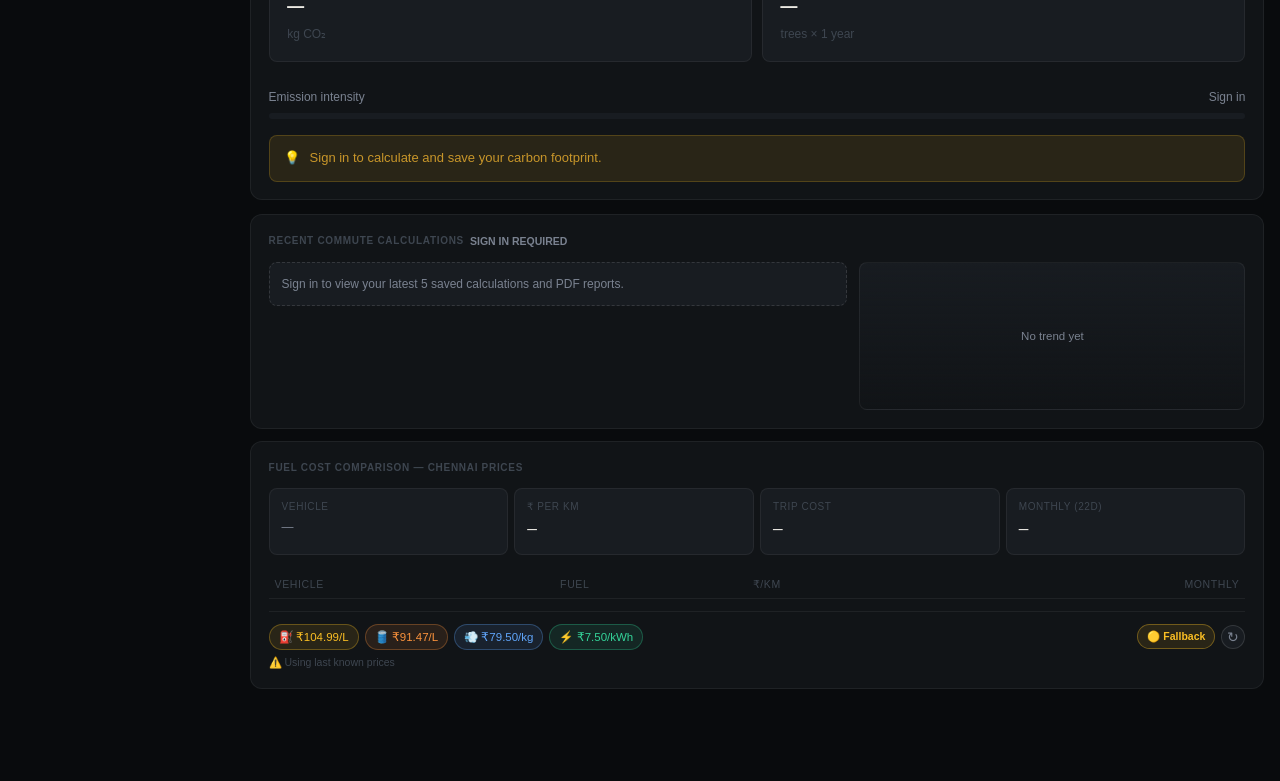
==== commit e189cb02: "Port production feedback fixes to dev" ====
--- a/index.html
+++ b/index.html
@@ -37,7 +37,7 @@
 ╚══════════════════════════════════════════════════════════════════════════════╝
 -->
 <meta charset="UTF-8"/>
-<meta http-equiv="Content-Security-Policy" content="default-src 'self'; script-src 'self' 'unsafe-inline' https://cdnjs.cloudflare.com https://cdn.jsdelivr.net; style-src 'self' 'unsafe-inline' https://fonts.googleapis.com https://cdnjs.cloudflare.com; font-src https://fonts.gstatic.com data:; img-src 'self' data: blob: https:; connect-src 'self' https://nominatim.openstreetmap.org https://router.project-osrm.org https://api.waqi.info https://api.open-meteo.com https://*.supabase.co https://formsubmit.co https://server.arcgisonline.com; form-action 'self' https://formsubmit.co; frame-src 'self' blob: data:; worker-src 'none'; object-src 'none'; base-uri 'self';">
+<meta http-equiv="Content-Security-Policy" content="default-src 'self'; script-src 'self' 'unsafe-inline' https://cdn.jsdelivr.net; style-src 'self' 'unsafe-inline' https://fonts.googleapis.com; font-src https://fonts.gstatic.com data:; img-src 'self' data: blob: https:; connect-src 'self' https://nominatim.openstreetmap.org https://router.project-osrm.org https://api.waqi.info https://api.open-meteo.com https://*.supabase.co https://formsubmit.co https://server.arcgisonline.com; form-action 'self' https://formsubmit.co; frame-src 'self' blob: data:; worker-src 'none'; object-src 'none'; base-uri 'self';">
 
 <meta name="viewport" content="width=device-width,initial-scale=1.0"/>
 <title>TAINT — Carbon Emissions Calculator</title>
@@ -50,9 +50,9 @@
 <script src="./assets/js/leaflet-popup-sanitize.js?v=20260527" defer></script>
 <link href="https://fonts.googleapis.com/css2?family=Syne:wght@600;700&family=DM+Mono:wght@400;500&family=DM+Sans:wght@400;500;600&display=swap" rel="stylesheet"/>
 <!-- Supabase used for Auth and persistence. -->
-<script src="https://cdn.jsdelivr.net/npm/@supabase/supabase-js@2.106.1/dist/umd/supabase.min.js" integrity="sha384-dzQgxMPp/h+N0t5qDf6Bp516wKZr3pXgGMpA7/ZM6tiWkqYo90N060L03dxnZ8Tf" crossorigin="anonymous" referrerpolicy="no-referrer" defer></script>
-
-<link rel="stylesheet" href="./assets/css/app.css?v=20260605-db-report-ui"/>
+<script src="https://cdn.jsdelivr.net/npm/@supabase/supabase-js@2.119.0/dist/umd/supabase.min.js" integrity="sha384-gnyZit14c5lnGcarmA166QQjjJXpucw25ogZXuwH3HxxY904zHkBqmxVpelsPorb" crossorigin="anonymous" referrerpolicy="no-referrer" defer></script>
+
+<link rel="stylesheet" href="./assets/css/app.css?v=20261108-dev-flag-feedback"/>
 
 </head>
 <body>
@@ -104,6 +104,7 @@
 
     <!-- Language & country -->
     <div class="lang-chip" title="Language: English; country: India">
+      <span class="lang-flag" aria-hidden="true"><img class="lang-flag-image" src="./assets/flag-in.svg?v=20261108-24spoke" alt="" width="24" height="16" decoding="async"/></span>
       <span>EN</span>
       <span class="lang-separator">/</span>
       <span>IND</span>
@@ -1572,10 +1573,12 @@
     <div class="card" id="mtFeedbackCard">
       <div class="card-title">💬 Share Your Feedback</div>
       <div id="mtFeedbackBody">
-        <div class="star-row" id="mtStarRow">
-          <span class="star" data-v="1">★</span><span class="star" data-v="2">★</span>
-          <span class="star" data-v="3">★</span><span class="star" data-v="4">★</span>
-          <span class="star" data-v="5">★</span>
+        <div class="star-row" id="mtStarRow" role="radiogroup" aria-label="Rate your experience">
+          <button class="star" type="button" data-v="1" role="radio" aria-checked="false" aria-label="1 out of 5 stars" title="1 star" tabindex="0">★</button>
+          <button class="star" type="button" data-v="2" role="radio" aria-checked="false" aria-label="2 out of 5 stars" title="2 stars" tabindex="-1">★</button>
+          <button class="star" type="button" data-v="3" role="radio" aria-checked="false" aria-label="3 out of 5 stars" title="3 stars" tabindex="-1">★</button>
+          <button class="star" type="button" data-v="4" role="radio" aria-checked="false" aria-label="4 out of 5 stars" title="4 stars" tabindex="-1">★</button>
+          <button class="star" type="button" data-v="5" role="radio" aria-checked="false" aria-label="5 out of 5 stars" title="5 stars" tabindex="-1">★</button>
         </div>
         <textarea id="mtFeedbackText" class="fb-textarea" placeholder="What could we improve?"></textarea>
         <button class="wp-calc-btn" id="mtFeedbackSubmit" style="margin-top:8px;padding:10px;font-size:13px">Submit Feedback</button>
@@ -1751,10 +1754,12 @@
           </div>
           <div class="fb-grp">
             <label>Rate this tool</label>
-            <div class="stars" id="starRow">
-              <span class="star" data-v="1">⭐</span><span class="star" data-v="2">⭐</span>
-              <span class="star" data-v="3">⭐</span><span class="star" data-v="4">⭐</span>
-              <span class="star" data-v="5">⭐</span>
+            <div class="stars" id="starRow" role="radiogroup" aria-label="Rate this tool">
+              <button class="star" type="button" data-v="1" role="radio" aria-checked="false" aria-label="1 out of 5 stars" title="1 star" tabindex="0">★</button>
+              <button class="star" type="button" data-v="2" role="radio" aria-checked="false" aria-label="2 out of 5 stars" title="2 stars" tabindex="-1">★</button>
+              <button class="star" type="button" data-v="3" role="radio" aria-checked="false" aria-label="3 out of 5 stars" title="3 stars" tabindex="-1">★</button>
+              <button class="star" type="button" data-v="4" role="radio" aria-checked="false" aria-label="4 out of 5 stars" title="4 stars" tabindex="-1">★</button>
+              <button class="star" type="button" data-v="5" role="radio" aria-checked="false" aria-label="5 out of 5 stars" title="5 stars" tabindex="-1">★</button>
             </div>
           </div>
           <div class="fb-grp">
@@ -1840,7 +1845,7 @@
 <!-- ═══════════════════════════════════════════════
      MAIN APPLICATION SCRIPT
      ═══════════════════════════════════════════════ -->
-<script src="./assets/js/app.js?v=20260605-db-report-ui" defer></script>
+<script src="./assets/js/app.js?v=20261108-dev-flag-feedback" defer></script>
 <!-- ── AUTH OVERLAY ── -->
 <div class="auth-overlay hidden" id="authOverlay">
   <div class="auth-card" id="authCard">
--- a/assets/css/app.css
+++ b/assets/css/app.css
@@ -136,6 +136,8 @@
   background:var(--s2);border:1px solid var(--bd2);color:var(--mu);
   white-space:nowrap;cursor:default;letter-spacing:0;
 }
+.lang-chip .lang-flag{display:flex;align-items:center;flex:0 0 auto;}
+.lang-flag-image{display:block;width:22px;height:15px;object-fit:cover;border-radius:2px;}
 .lang-chip .lang-separator{color:var(--hi);font-weight:700;}
 .theme-btn{
   margin-left:auto;background:var(--s2);border:1px solid var(--bd2);
@@ -876,8 +878,13 @@
   .card-title{flex-wrap:wrap;}
 }
 .star-row{display:flex;gap:6px;margin-bottom:10px;}
-.star{font-size:24px;color:var(--bd2);cursor:pointer;transition:color .15s;}
-.star.lit{color:#fbbf24;}
+.star-row .star,.stars .star{
+  appearance:none;display:grid;place-items:center;width:38px;height:38px;padding:0;
+  border:0;border-radius:5px;background:transparent;color:var(--bd2);
+  font:inherit;font-size:24px;line-height:1;cursor:pointer;transition:color .15s,transform .15s;
+}
+.star-row .star.on,.stars .star.on{color:#fbbf24;transform:scale(1.1);}
+.star-row .star:focus-visible,.stars .star:focus-visible{outline:2px solid var(--green);outline-offset:2px;}
 .fb-textarea{width:100%;min-height:80px;background:var(--s2);border:1px solid var(--bd2);border-radius:8px;padding:10px;font-size:13px;color:var(--tx);font-family:"DM Sans",sans-serif;resize:vertical;outline:none;box-sizing:border-box;}
 .fb-textarea:focus{border-color:var(--green);}
 
@@ -1755,8 +1762,6 @@
 .fb-grp label{font-size:11px;font-weight:500;color:var(--mu);text-transform:uppercase;letter-spacing:.06em;}
 textarea{resize:vertical;min-height:88px;line-height:1.55;}
 .stars{display:flex;gap:5px;}
-.star{font-size:22px;cursor:pointer;transition:transform .15s;filter:grayscale(1)opacity(.35);}
-.star:hover,.star.on{filter:none;transform:scale(1.15);}
 .fb-submit{
   background:var(--green);color:#031a0f;font-family:'Syne',sans-serif;
   font-size:13px;font-weight:700;padding:11px 24px;border:none;
@@ -1968,6 +1973,7 @@
 .clock-pill    { font-size: 10px; padding: 3px 8px; gap: 4px; }
 .clock-pill strong { font-size: 11px; }
 .aqi-chip, .temp-chip, .lang-chip { font-size: 10.5px; padding: 3px 8px; }
+.lang-chip { gap: 7px; }
 .theme-btn     { padding: 4px 10px; font-size: 11px; }
 
 /* Wrap gets tighter horizontal padding */
@@ -2080,7 +2086,7 @@
 /* ── Touch friendliness ── */
 @media (pointer: coarse) {
   select, input, .cat-btn, .fp, .hp-btn, .gen-btn,
-  .fb-submit, .theme-btn, .reset-btn, .refresh-btn,
+  .fb-submit, .theme-btn, .reset-btn, .refresh-btn, .star-row .star, .stars .star,
   .key-toggle-row, .swap-btn {
     min-height: 44px;
   }
